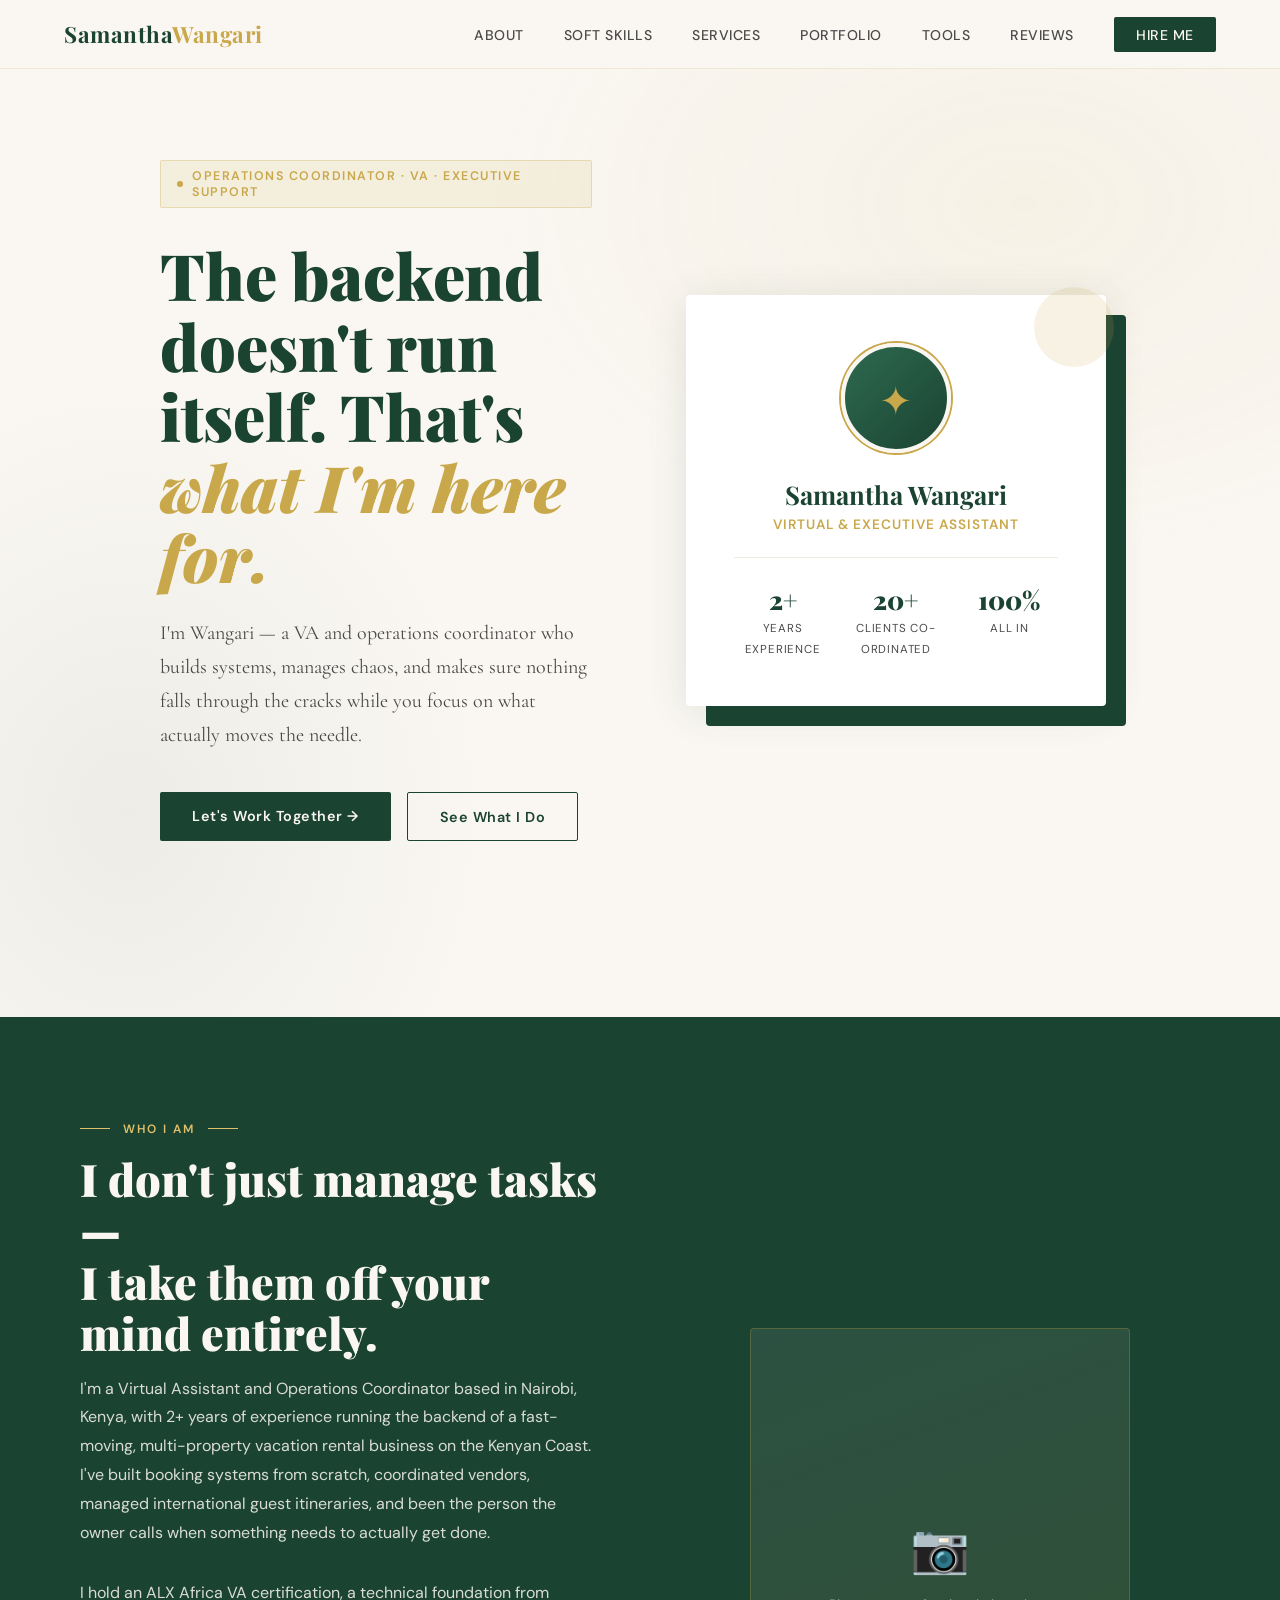
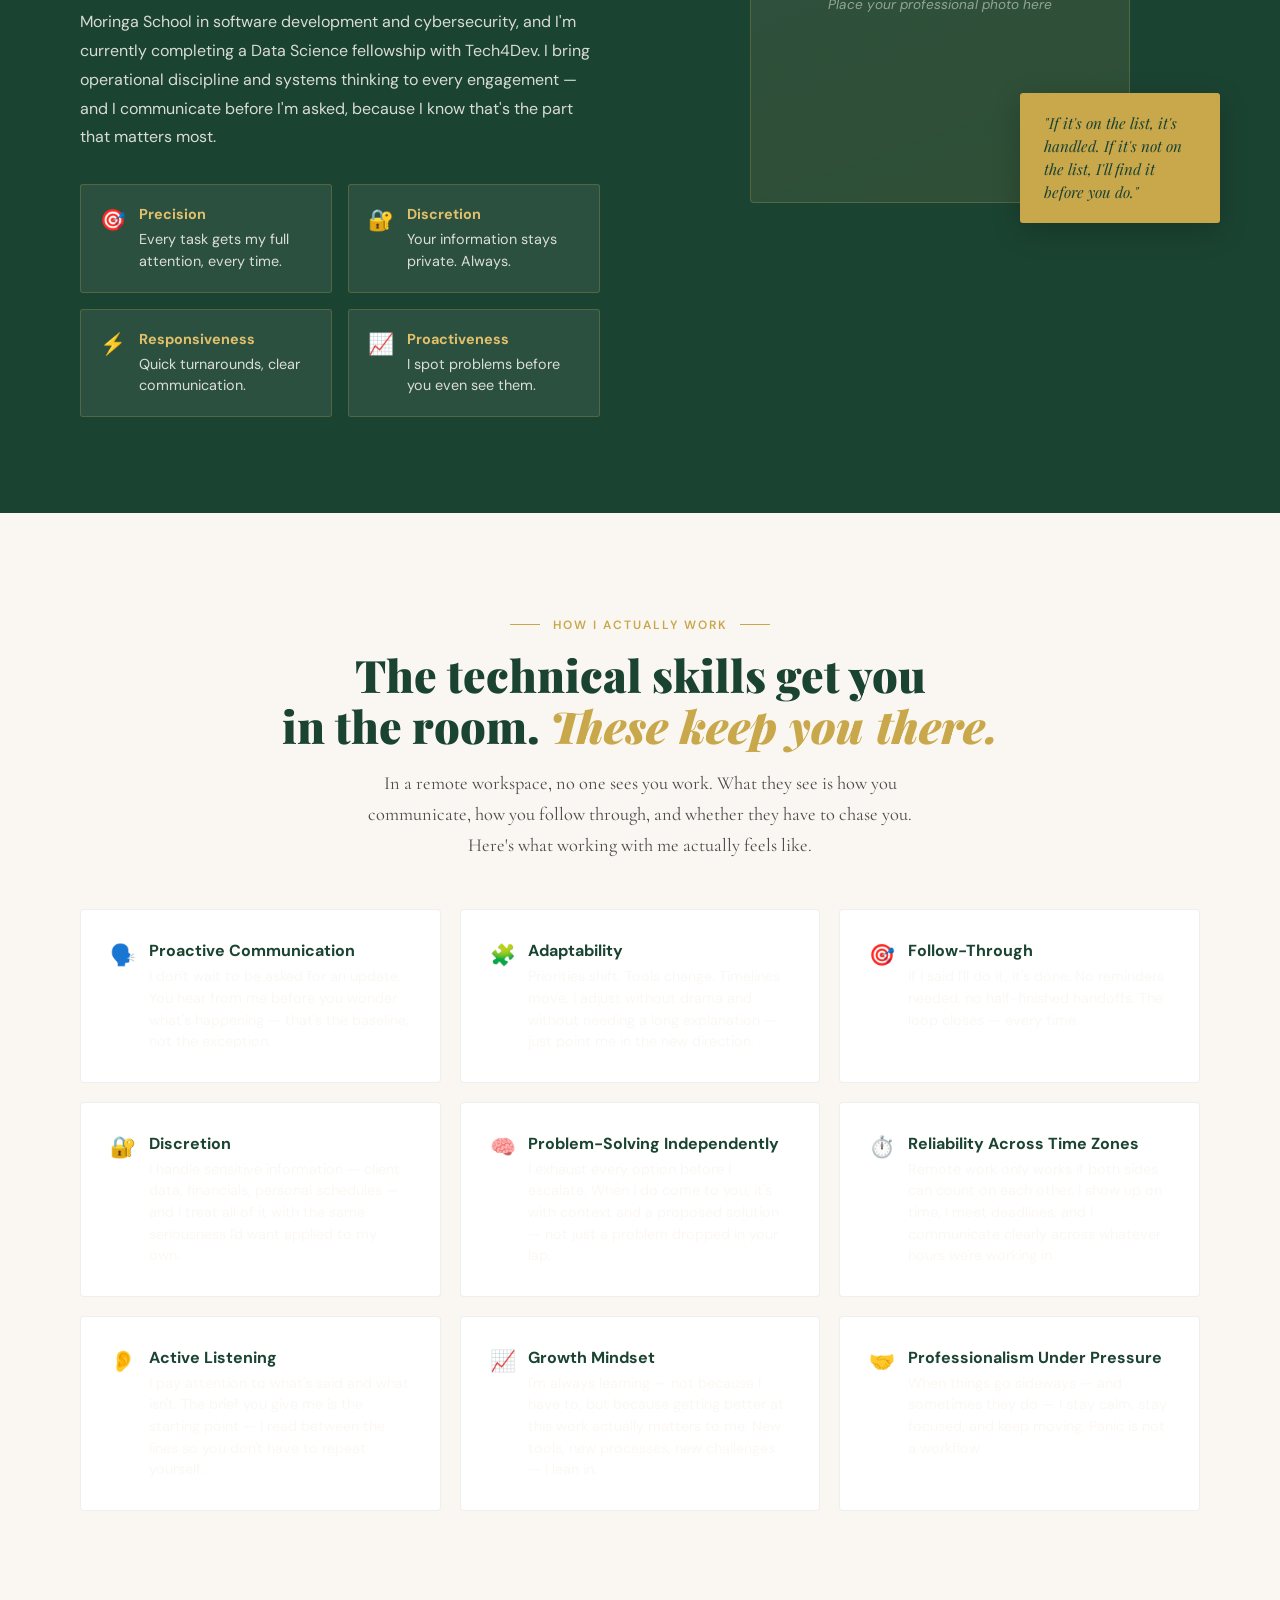
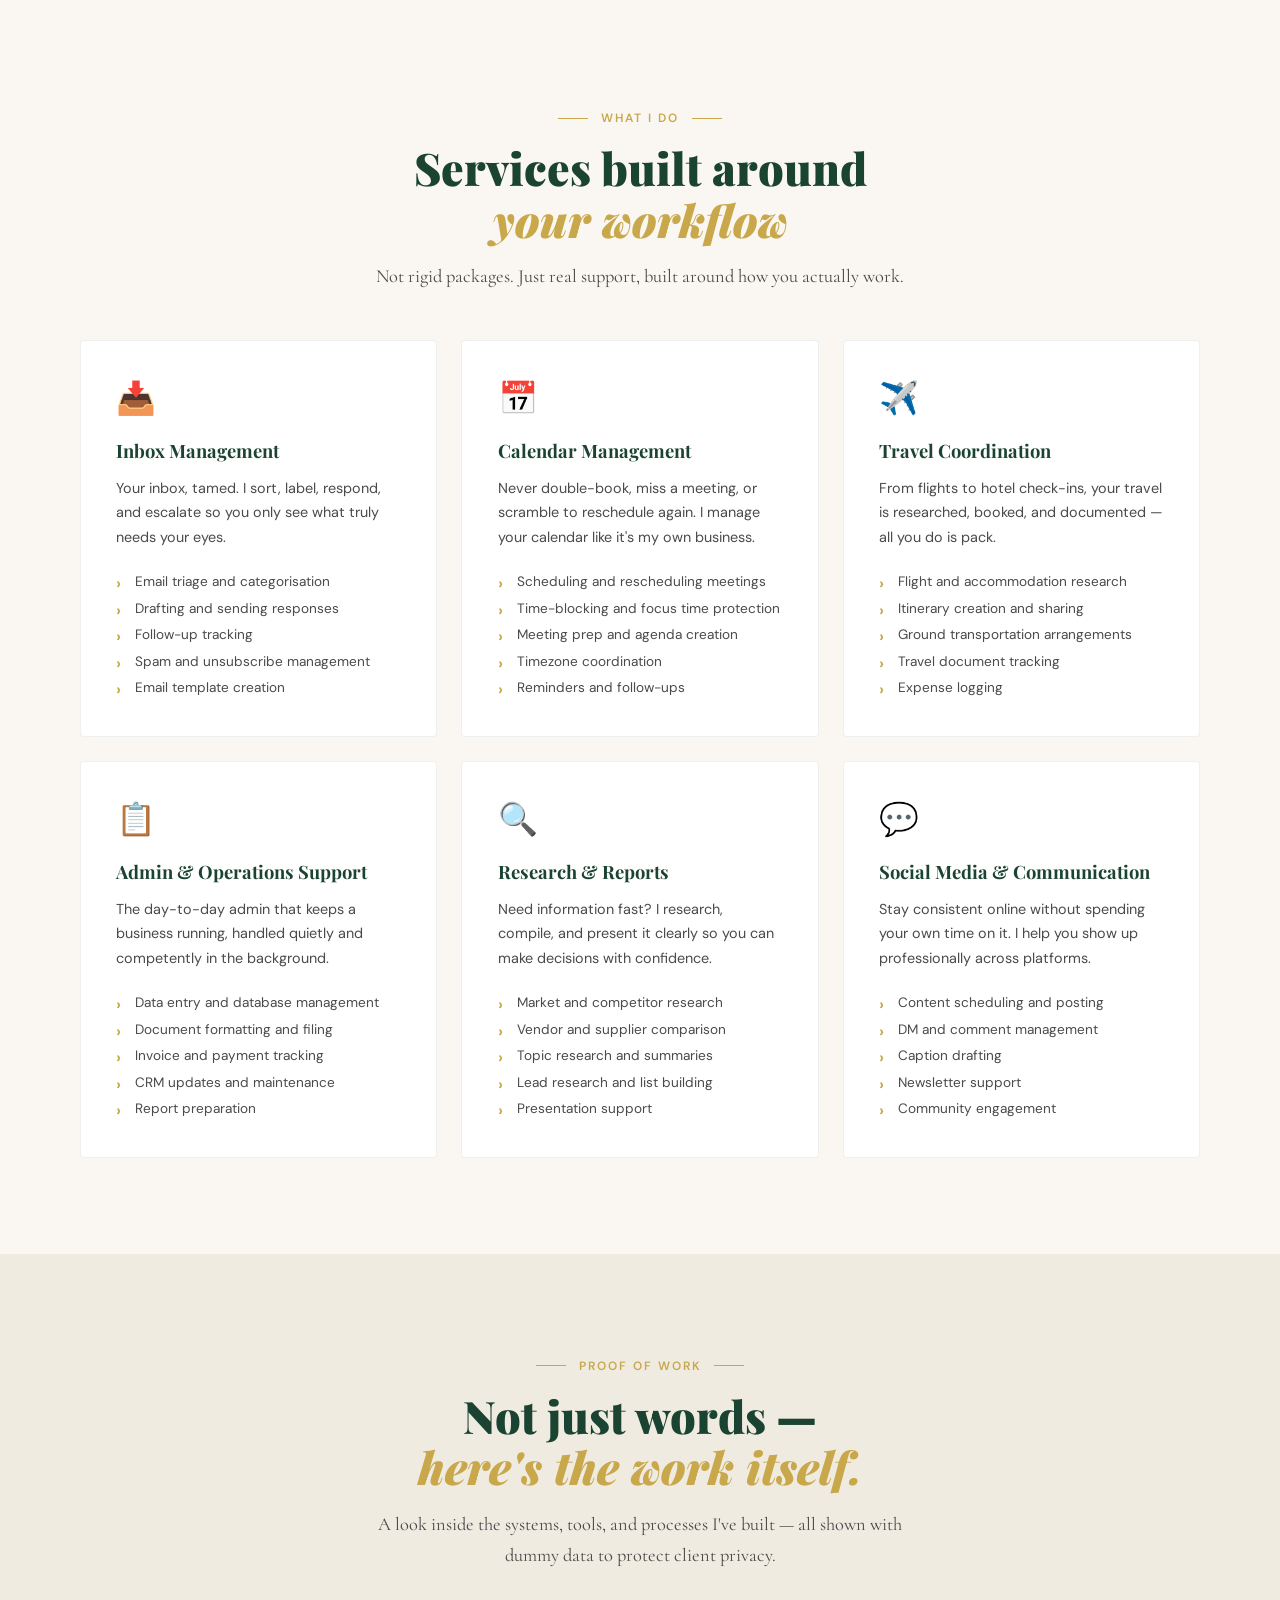
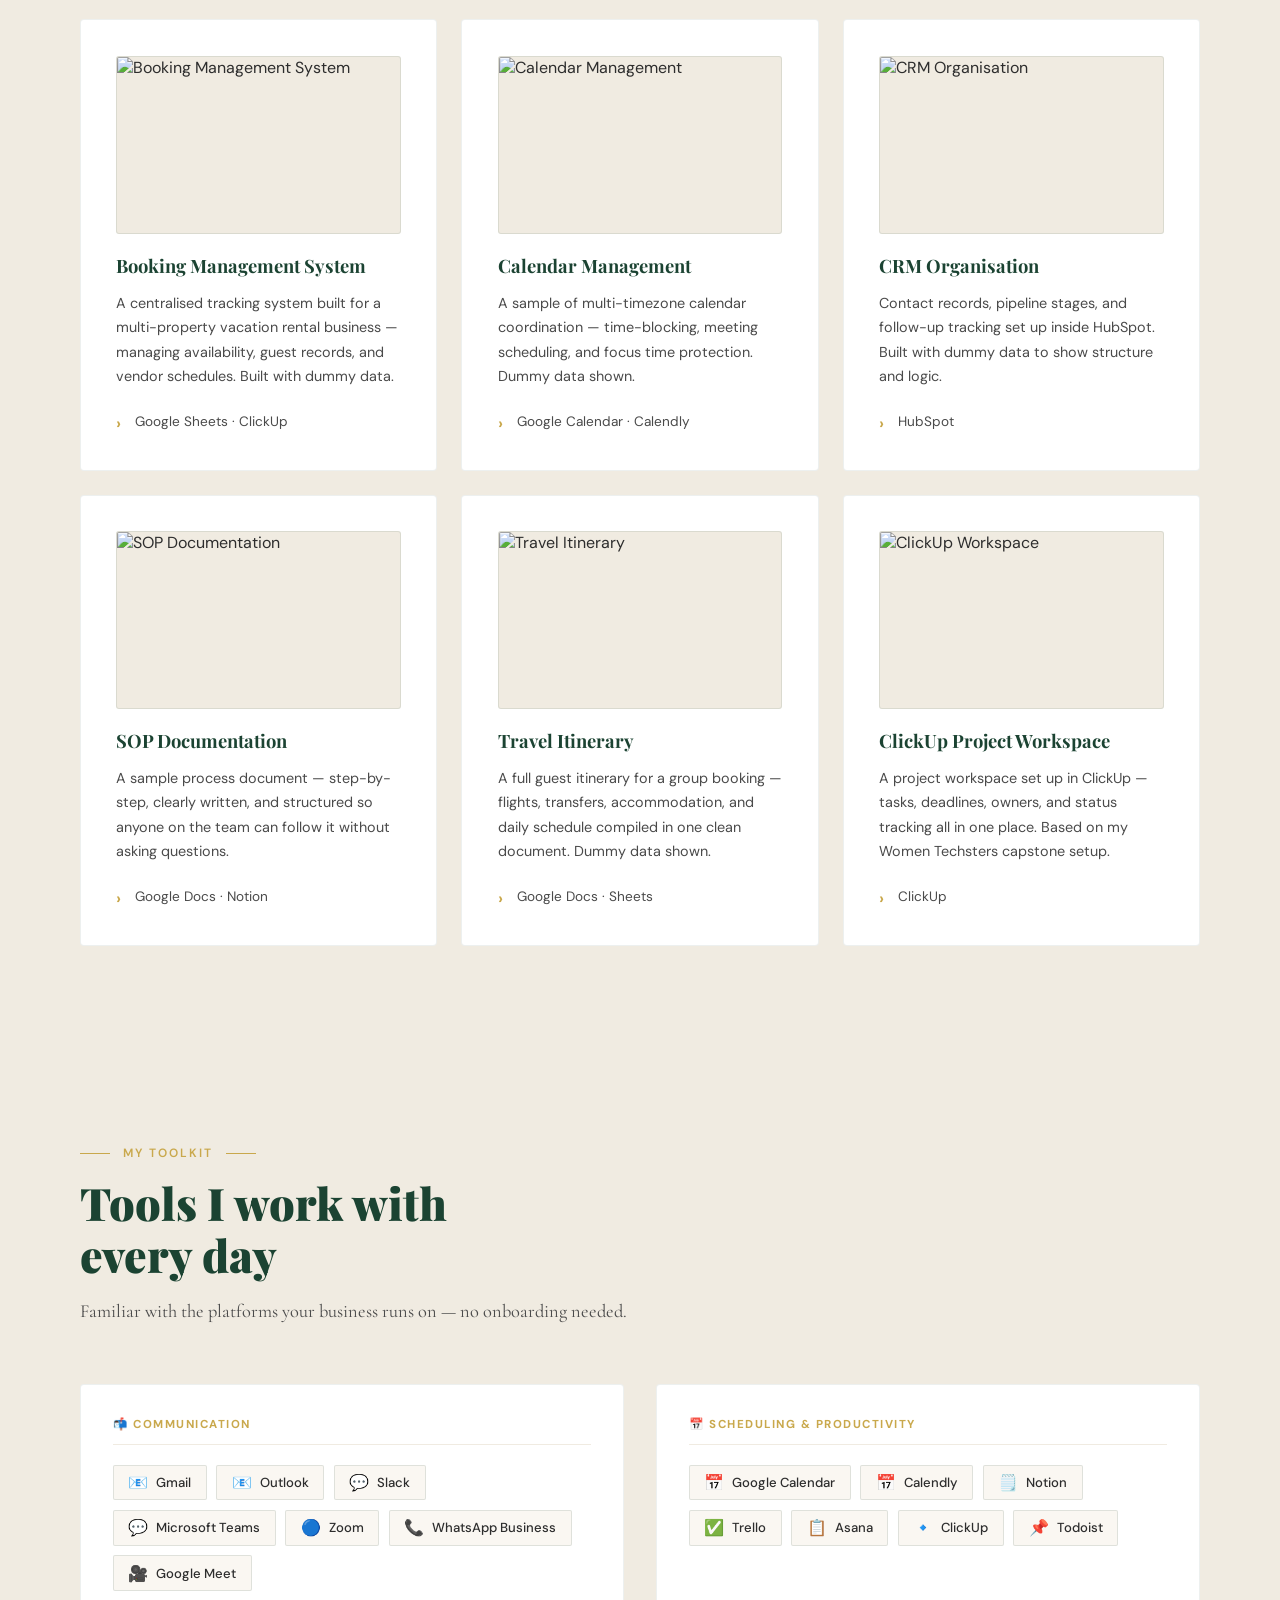
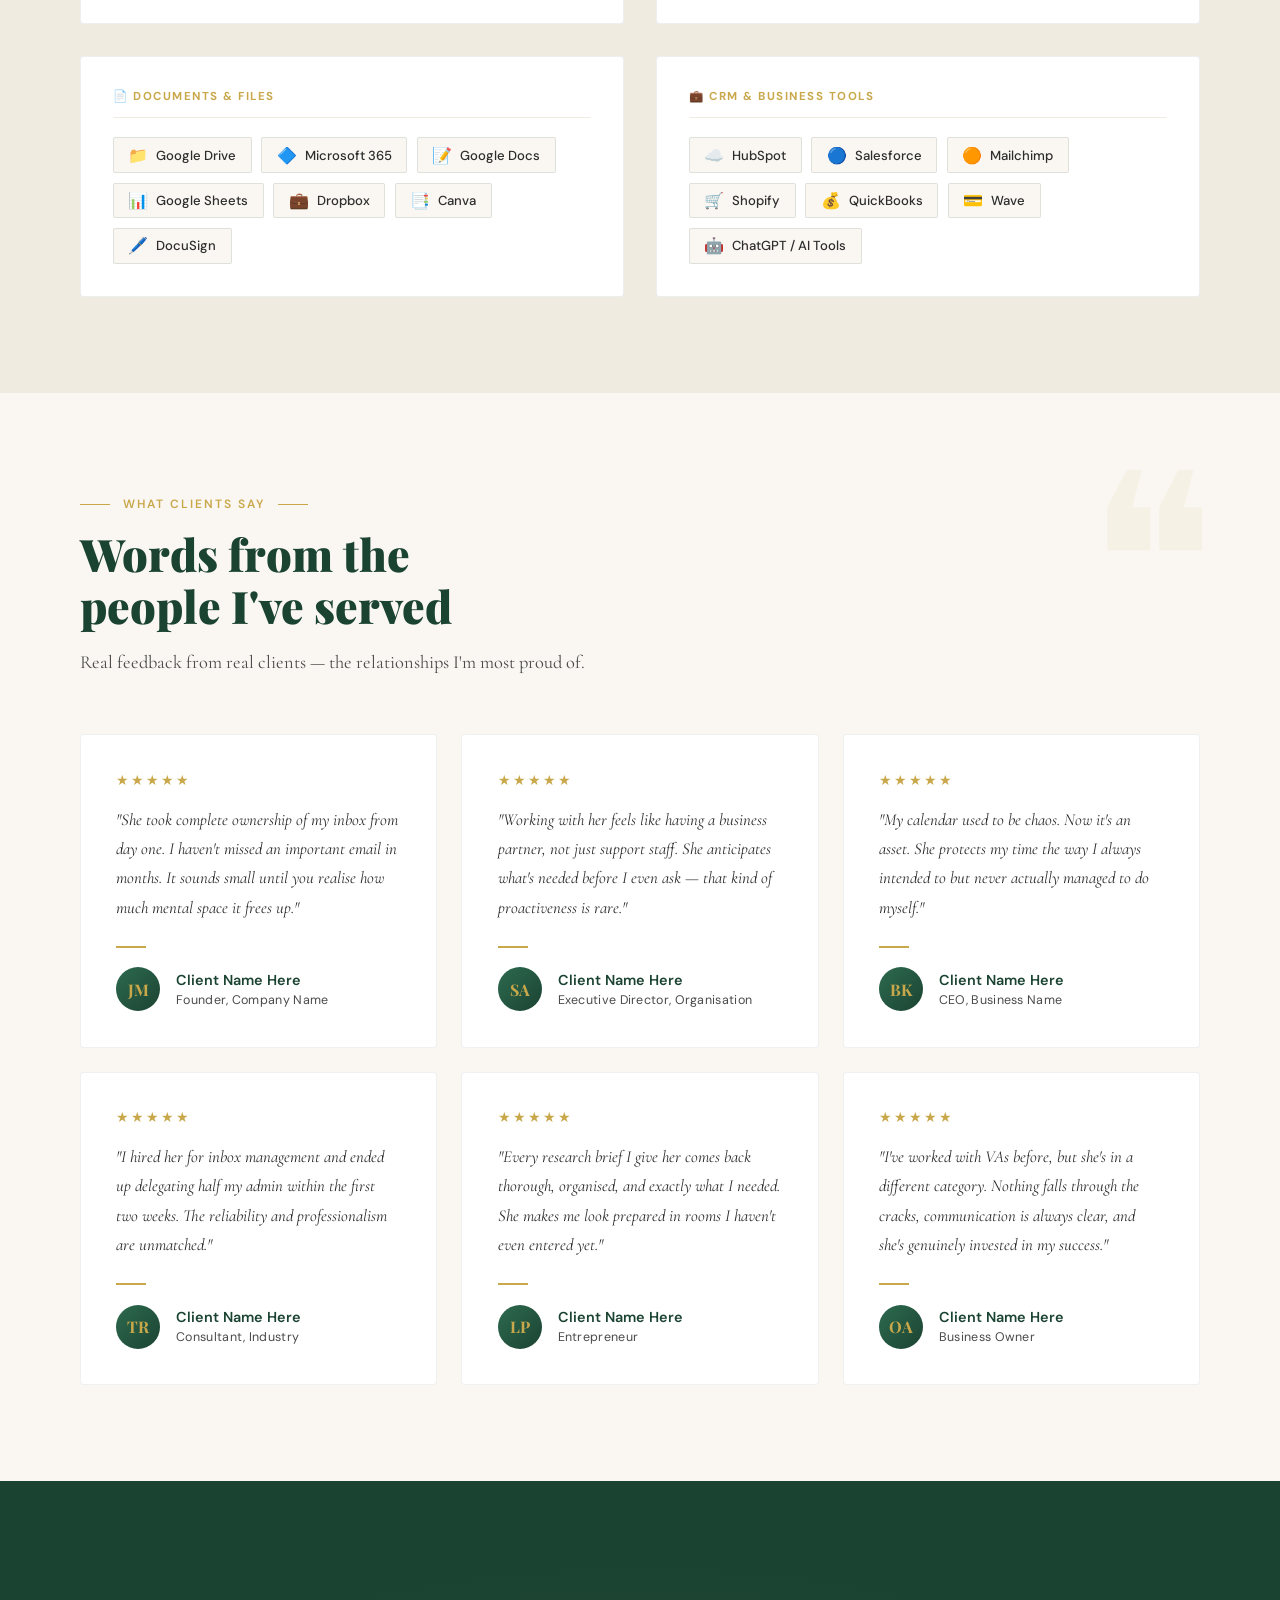
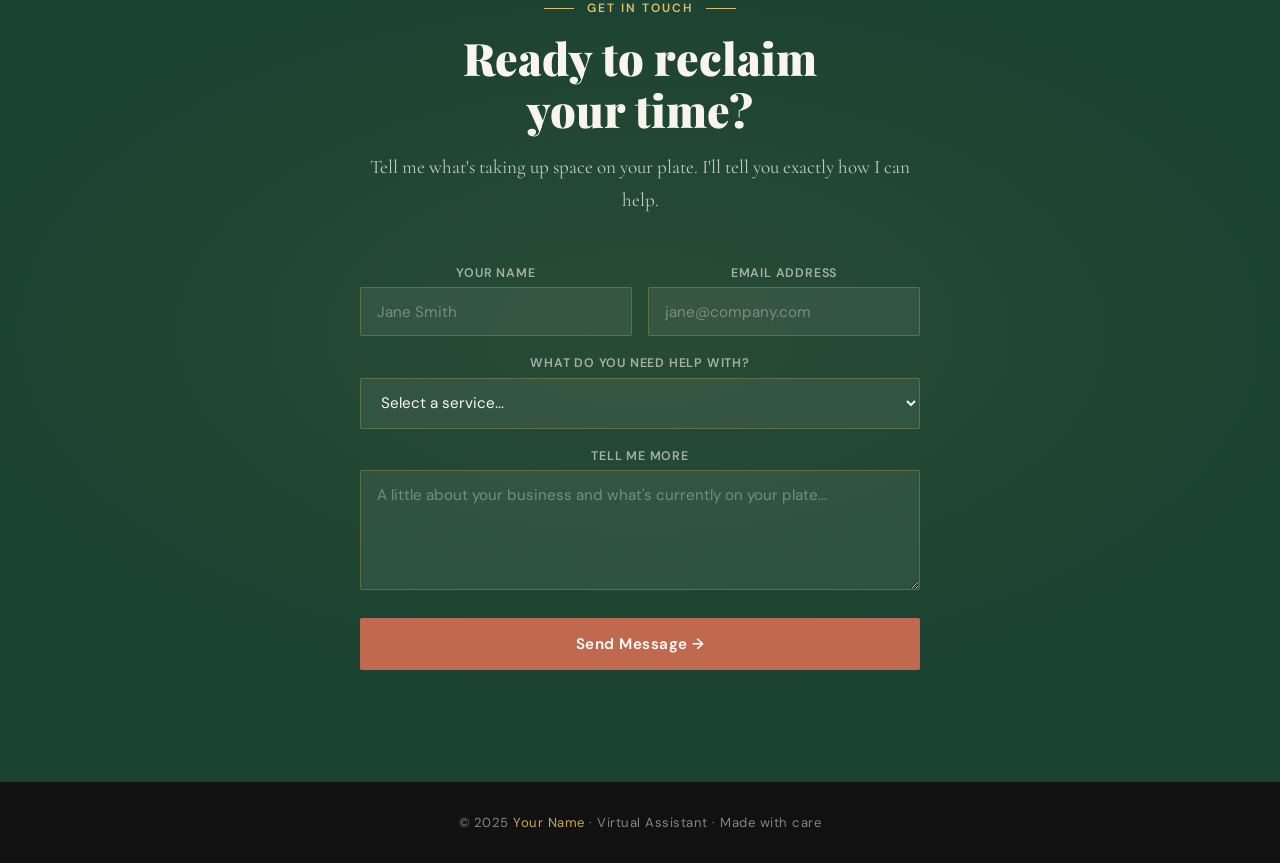
==== Portfolio-VA/portfolio.html @ f63c780b "html changes to navbar, hero, about" ====
<!DOCTYPE html>
<html lang="en">
<head>
<meta charset="UTF-8"/>
<meta name="viewport" content="width=device-width, initial-scale=1.0"/>
<title>Samantha Wangari | Virtual Assistant</title>
<link rel="preconnect" href="https://fonts.googleapis.com"/>
<link rel="preconnect" href="https://fonts.gstatic.com" crossorigin/>
<link href="https://fonts.googleapis.com/css2?family=Playfair+Display:ital,wght@0,400;0,700;0,900;1,400;1,700&family=DM+Sans:wght@300;400;500;600&family=Cormorant+Garamond:ital,wght@0,300;0,400;1,300;1,400&display=swap" rel="stylesheet"/>
<style>
  :root {
    --green: #1B4332;
    --green-light: #2D6A4F;
    --gold: #C9A84C;
    --gold-light: #E0C06A;
    --cream: #FAF7F2;
    --cream-dark: #F0EBE1;
    --charcoal: #2D2D2D;
    --charcoal-soft: #4A4A4A;
    --terra: #C1694F;
    --terra-light: #D4806A;
    --white: #FFFFFF;
  }

  *, *::before, *::after { box-sizing: border-box; margin: 0; padding: 0; }

  html { scroll-behavior: smooth; }

  body {
    font-family: 'DM Sans', sans-serif;
    background: var(--cream);
    color: var(--charcoal);
    overflow-x: hidden;
  }

  /* ─── NAV ─────────────────────────────────────── */
  nav {
    position: fixed; top: 0; left: 0; right: 0; z-index: 100;
    display: flex; align-items: center; justify-content: space-between;
    padding: 1.2rem 4rem;
    background: rgba(250,247,242,0.92);
    backdrop-filter: blur(12px);
    border-bottom: 1px solid rgba(201,168,76,0.2);
    transition: box-shadow 0.3s;
  }
  nav.scrolled { box-shadow: 0 4px 30px rgba(27,67,50,0.1); }
  .nav-logo {
    font-family: 'Playfair Display', serif;
    font-size: 1.4rem;
    color: var(--green);
    font-weight: 700;
    letter-spacing: 0.5px;
  }
  .nav-logo span { color: var(--gold); }
  .nav-links { display: flex; gap: 2.5rem; list-style: none; }
  .nav-links a {
    text-decoration: none;
    color: var(--charcoal-soft);
    font-size: 0.88rem;
    font-weight: 500;
    letter-spacing: 0.5px;
    text-transform: uppercase;
    position: relative;
    transition: color 0.3s;
  }
  .nav-links a::after {
    content: '';
    position: absolute; bottom: -4px; left: 0;
    width: 0; height: 1.5px;
    background: var(--gold);
    transition: width 0.3s;
  }
  .nav-links a:hover { color: var(--green); }
  .nav-links a:hover::after { width: 100%; }
  .nav-cta {
    background: var(--green);
    color: var(--cream) !important;
    padding: 0.55rem 1.4rem;
    border-radius: 2px;
    transition: background 0.3s !important;
  }
  .nav-cta:hover { background: var(--green-light) !important; color: var(--white) !important; }
  .nav-cta::after { display: none !important; }

  /* ─── HERO ─────────────────────────────────────── */
  #hero {
    min-height: 100vh;
    display: grid;
    grid-template-columns: 1fr 1fr;
    padding-top: 80px;
    position: relative;
    overflow: hidden;
  }
  .hero-bg-decor {
    position: absolute; inset: 0; pointer-events: none;
    background:
      radial-gradient(ellipse 60% 50% at 80% 20%, rgba(201,168,76,0.08) 0%, transparent 70%),
      radial-gradient(ellipse 40% 60% at 10% 80%, rgba(27,67,50,0.06) 0%, transparent 70%);
  }
  .hero-left {
    display: flex; flex-direction: column; justify-content: center;
    padding: 5rem 3rem 5rem 5rem;
    position: relative; z-index: 2;
  }
  .hero-tag {
    display: inline-flex; align-items: center; gap: 0.6rem;
    background: rgba(201,168,76,0.12);
    border: 1px solid rgba(201,168,76,0.3);
    color: var(--gold);
    font-size: 0.78rem;
    font-weight: 600;
    letter-spacing: 1.5px;
    text-transform: uppercase;
    padding: 0.45rem 1rem;
    border-radius: 2px;
    width: fit-content;
    margin-bottom: 2rem;
    animation: fadeSlideUp 0.8s ease both;
  }
  .hero-tag::before {
    content: '';
    width: 6px; height: 6px;
    background: var(--gold);
    border-radius: 50%;
  }
  .hero-headline {
    font-family: 'Playfair Display', serif;
    font-size: clamp(2.8rem, 5vw, 4.2rem);
    line-height: 1.1;
    color: var(--green);
    font-weight: 900;
    margin-bottom: 1.5rem;
    animation: fadeSlideUp 0.8s 0.1s ease both;
  }
  .hero-headline em {
    font-style: italic;
    color: var(--gold);
  }
  .hero-sub {
    font-family: 'Cormorant Garamond', serif;
    font-size: 1.25rem;
    color: var(--charcoal-soft);
    line-height: 1.7;
    max-width: 480px;
    margin-bottom: 2.5rem;
    animation: fadeSlideUp 0.8s 0.2s ease both;
  }
  .hero-btns {
    display: flex; gap: 1rem; flex-wrap: wrap;
    animation: fadeSlideUp 0.8s 0.3s ease both;
  }
  .btn-primary {
    background: var(--green);
    color: var(--cream);
    padding: 0.9rem 2rem;
    border: none; border-radius: 2px;
    font-family: 'DM Sans', sans-serif;
    font-size: 0.9rem; font-weight: 600;
    letter-spacing: 0.5px;
    cursor: pointer;
    text-decoration: none;
    transition: background 0.3s, transform 0.2s;
    display: inline-block;
  }
  .btn-primary:hover { background: var(--green-light); transform: translateY(-2px); }
  .btn-outline {
    background: transparent;
    color: var(--green);
    padding: 0.9rem 2rem;
    border: 1.5px solid var(--green);
    border-radius: 2px;
    font-family: 'DM Sans', sans-serif;
    font-size: 0.9rem; font-weight: 600;
    letter-spacing: 0.5px;
    cursor: pointer;
    text-decoration: none;
    transition: all 0.3s;
    display: inline-block;
  }
  .btn-outline:hover { background: var(--green); color: var(--cream); transform: translateY(-2px); }

  .hero-right {
    display: flex; align-items: center; justify-content: center;
    padding: 5rem 5rem 5rem 2rem;
    position: relative; z-index: 2;
  }
  .hero-card {
    background: var(--white);
    border-radius: 4px;
    padding: 3rem;
    box-shadow: 20px 20px 0 var(--green), 0 4px 40px rgba(27,67,50,0.12);
    max-width: 420px;
    width: 100%;
    animation: fadeSlideUp 0.8s 0.2s ease both;
    position: relative;
  }
  .hero-card::before {
    content: '';
    position: absolute; top: -8px; right: -8px;
    width: 80px; height: 80px;
    background: rgba(201,168,76,0.15);
    border-radius: 50%;
    z-index: -1;
  }
  .photo-placeholder {
    width: 110px; height: 110px;
    border-radius: 50%;
    background: linear-gradient(135deg, var(--green-light), var(--green));
    display: flex; align-items: center; justify-content: center;
    margin: 0 auto 1.5rem;
    font-size: 2.5rem; color: var(--gold);
    font-family: 'Playfair Display', serif;
    border: 4px solid var(--cream);
    box-shadow: 0 0 0 2px var(--gold);
    /* Replace with your photo: background-image: url('your-photo.jpg'); background-size: cover; */
  }
  .hero-card-name {
    font-family: 'Playfair Display', serif;
    font-size: 1.6rem;
    color: var(--green);
    text-align: center;
    font-weight: 700;
    margin-bottom: 0.3rem;
  }
  .hero-card-title {
    text-align: center;
    color: var(--gold);
    font-size: 0.85rem;
    font-weight: 600;
    letter-spacing: 1px;
    text-transform: uppercase;
    margin-bottom: 1.5rem;
  }
  .hero-stats {
    display: grid; grid-template-columns: 1fr 1fr 1fr;
    gap: 1rem;
    border-top: 1px solid var(--cream-dark);
    padding-top: 1.5rem;
  }
  .stat { text-align: center; }
  .stat-number {
    font-family: 'Playfair Display', serif;
    font-size: 1.6rem;
    color: var(--green);
    font-weight: 900;
    display: block;
  }
  .stat-label {
    font-size: 0.72rem;
    color: var(--charcoal-soft);
    text-transform: uppercase;
    letter-spacing: 0.8px;
    margin-top: 0.2rem;
  }

  /* ─── SECTION SHARED ──────────────────────────── */
  section { padding: 6rem 5rem; }
  .section-label {
    display: inline-flex; align-items: center; gap: 0.8rem;
    font-size: 0.75rem;
    font-weight: 600;
    letter-spacing: 2px;
    text-transform: uppercase;
    color: var(--gold);
    margin-bottom: 1rem;
  }
  .section-label::before, .section-label::after {
    content: '';
    height: 1px; width: 30px;
    background: var(--gold);
  }
  .section-title {
    font-family: 'Playfair Display', serif;
    font-size: clamp(2rem, 3.5vw, 2.8rem);
    color: var(--green);
    font-weight: 900;
    line-height: 1.15;
    margin-bottom: 1rem;
  }
  .section-sub {
    font-family: 'Cormorant Garamond', serif;
    font-size: 1.15rem;
    color: var(--charcoal-soft);
    max-width: 560px;
    line-height: 1.7;
    margin-bottom: 3.5rem;
  }

  /* ─── ABOUT ─────────────────────────────────────── */
  #about {
    background: var(--green);
    display: grid;
    grid-template-columns: 1fr 1fr;
    gap: 5rem;
    align-items: center;
    padding: 6rem 5rem;
  }
  #about .section-label { color: var(--gold-light); }
  #about .section-label::before, #about .section-label::after { background: var(--gold-light); }
  #about .section-title { color: var(--cream); }
  #about .section-sub { color: rgba(250,247,242,0.8); max-width: 100%; margin-bottom: 2rem; }
  .about-detail {
    color: rgba(250,247,242,0.85);
    font-size: 1rem;
    line-height: 1.8;
    margin-bottom: 2rem;
  }
  .about-values {
    display: grid; grid-template-columns: 1fr 1fr;
    gap: 1rem;
    margin-top: 2rem;
  }
  .about-value {
    background: rgba(255,255,255,0.07);
    border: 1px solid rgba(201,168,76,0.25);
    border-radius: 3px;
    padding: 1.2rem;
    display: flex; align-items: flex-start; gap: 0.8rem;
  }
  .about-value-icon {
    font-size: 1.3rem;
    flex-shrink: 0;
    margin-top: 0.1rem;
  }
  .about-value-text { font-size: 0.9rem; color: rgba(250,247,242,0.85); line-height: 1.5; }
  .about-value-text strong { color: var(--gold-light); display: block; margin-bottom: 0.2rem; }

  .about-right { position: relative; }
  .about-img-placeholder {
    width: 100%;
    aspect-ratio: 4/5;
    background: linear-gradient(160deg, rgba(255,255,255,0.08), rgba(201,168,76,0.12));
    border: 1px solid rgba(201,168,76,0.25);
    border-radius: 4px;
    display: flex; flex-direction: column;
    align-items: center; justify-content: center;
    gap: 1rem;
    max-width: 380px;
    margin: 0 auto;
  }
  .about-img-placeholder span {
    font-size: 3rem;
  }
  .about-img-placeholder p {
    color: rgba(250,247,242,0.5);
    font-size: 0.85rem;
    text-align: center;
    font-style: italic;
  }
  .about-quote {
    position: absolute;
    bottom: -20px; right: -20px;
    background: var(--gold);
    color: var(--green);
    padding: 1.2rem 1.5rem;
    border-radius: 3px;
    font-family: 'Playfair Display', serif;
    font-style: italic;
    font-size: 0.95rem;
    max-width: 200px;
    line-height: 1.5;
    box-shadow: 0 8px 30px rgba(0,0,0,0.2);
  }

  /* ─── SERVICES ───────────────────────────────────── */
  #services { background: var(--cream); }
  .services-grid {
    display: grid;
    grid-template-columns: repeat(3, 1fr);
    gap: 1.5rem;
  }
  .service-card {
    background: var(--white);
    border: 1px solid rgba(27,67,50,0.08);
    border-radius: 4px;
    padding: 2.2rem;
    position: relative;
    overflow: hidden;
    transition: transform 0.3s, box-shadow 0.3s;
    cursor: default;
  }
  .service-card::before {
    content: '';
    position: absolute; top: 0; left: 0;
    width: 3px; height: 0;
    background: var(--gold);
    transition: height 0.4s;
  }
  .service-card:hover { transform: translateY(-6px); box-shadow: 0 20px 50px rgba(27,67,50,0.1); }
  .service-card:hover::before { height: 100%; }
  .service-icon {
    font-size: 2rem;
    margin-bottom: 1.2rem;
    display: block;
  }
  .service-name {
    font-family: 'Playfair Display', serif;
    font-size: 1.15rem;
    color: var(--green);
    font-weight: 700;
    margin-bottom: 0.8rem;
  }
  .service-desc {
    font-size: 0.9rem;
    color: var(--charcoal-soft);
    line-height: 1.7;
    margin-bottom: 1.2rem;
  }
  .service-bullets { list-style: none; }
  .service-bullets li {
    font-size: 0.85rem;
    color: var(--charcoal-soft);
    padding: 0.3rem 0;
    padding-left: 1.2rem;
    position: relative;
  }
  .service-bullets li::before {
    content: '›';
    position: absolute; left: 0;
    color: var(--gold);
    font-weight: 700;
    font-size: 1rem;
  }

  /* ─── TOOLS ─────────────────────────────────────── */
  #tools {
    background: var(--cream-dark);
    padding: 6rem 5rem;
  }
  .tools-categories {
    display: grid; grid-template-columns: repeat(2, 1fr);
    gap: 2rem;
    margin-top: 3.5rem;
  }
  .tool-category {
    background: var(--white);
    border-radius: 4px;
    padding: 2rem;
    border: 1px solid rgba(27,67,50,0.08);
  }
  .tool-cat-label {
    font-size: 0.72rem;
    font-weight: 700;
    letter-spacing: 1.5px;
    text-transform: uppercase;
    color: var(--gold);
    margin-bottom: 1.2rem;
    padding-bottom: 0.8rem;
    border-bottom: 1px solid var(--cream-dark);
  }
  .tools-list {
    display: flex; flex-wrap: wrap; gap: 0.6rem;
  }
  .tool-chip {
    background: var(--cream);
    border: 1px solid rgba(27,67,50,0.12);
    color: var(--charcoal);
    font-size: 0.82rem;
    font-weight: 500;
    padding: 0.4rem 0.9rem;
    border-radius: 2px;
    transition: all 0.25s;
    display: flex; align-items: center; gap: 0.5rem;
  }
  .tool-chip:hover {
    background: var(--green);
    color: var(--cream);
    border-color: var(--green);
    transform: translateY(-2px);
  }
  .tool-chip span { font-size: 1rem; }

  /* ─── TESTIMONIALS ───────────────────────────────── */
  #testimonials {
    background: var(--cream);
    padding: 6rem 5rem;
    position: relative;
    overflow: hidden;
  }
  #testimonials::before {
    content: '❝';
    position: absolute;
    right: 4rem; top: 2rem;
    font-size: 15rem;
    color: rgba(201,168,76,0.07);
    font-family: 'Playfair Display', serif;
    line-height: 1;
    pointer-events: none;
  }
  .testimonials-grid {
    display: grid;
    grid-template-columns: repeat(3, 1fr);
    gap: 1.5rem;
    margin-top: 0.5rem;
  }
  .testi-card {
    background: var(--white);
    border-radius: 4px;
    padding: 2.2rem;
    border: 1px solid rgba(27,67,50,0.07);
    position: relative;
    transition: transform 0.3s, box-shadow 0.3s;
  }
  .testi-card:hover { transform: translateY(-4px); box-shadow: 0 16px 40px rgba(27,67,50,0.09); }
  .testi-stars {
    color: var(--gold);
    font-size: 0.9rem;
    letter-spacing: 2px;
    margin-bottom: 1rem;
  }
  .testi-quote {
    font-family: 'Cormorant Garamond', serif;
    font-size: 1.05rem;
    color: var(--charcoal);
    line-height: 1.75;
    font-style: italic;
    margin-bottom: 1.5rem;
  }
  .testi-divider {
    width: 30px; height: 2px;
    background: var(--gold);
    margin-bottom: 1.2rem;
  }
  .testi-person { display: flex; align-items: center; gap: 1rem; }
  .testi-avatar {
    width: 44px; height: 44px;
    border-radius: 50%;
    background: linear-gradient(135deg, var(--green-light), var(--green));
    display: flex; align-items: center; justify-content: center;
    color: var(--gold);
    font-family: 'Playfair Display', serif;
    font-size: 1rem;
    font-weight: 700;
    flex-shrink: 0;
  }
  .testi-name {
    font-size: 0.9rem;
    font-weight: 600;
    color: var(--green);
    margin-bottom: 0.15rem;
  }
  .testi-role {
    font-size: 0.78rem;
    color: var(--charcoal-soft);
    letter-spacing: 0.3px;
  }

  /* ─── CTA ────────────────────────────────────────── */
  #contact {
    background: var(--green);
    padding: 7rem 5rem;
    text-align: center;
    position: relative;
    overflow: hidden;
  }
  #contact::before {
    content: '';
    position: absolute; inset: 0;
    background: radial-gradient(ellipse 80% 60% at 50% 50%, rgba(201,168,76,0.08) 0%, transparent 70%);
    pointer-events: none;
  }
  #contact .section-label { color: var(--gold-light); justify-content: center; }
  #contact .section-label::before, #contact .section-label::after { background: var(--gold-light); }
  #contact .section-title { color: var(--cream); text-align: center; }
  .contact-sub {
    font-family: 'Cormorant Garamond', serif;
    font-size: 1.2rem;
    color: rgba(250,247,242,0.75);
    max-width: 540px;
    margin: 0 auto 3rem;
    line-height: 1.7;
  }
  .contact-form {
    max-width: 560px;
    margin: 0 auto;
    display: flex; flex-direction: column; gap: 1.2rem;
    position: relative; z-index: 2;
  }
  .form-row { display: grid; grid-template-columns: 1fr 1fr; gap: 1rem; }
  .form-group { display: flex; flex-direction: column; gap: 0.4rem; }
  .form-group label {
    font-size: 0.78rem;
    font-weight: 600;
    letter-spacing: 0.8px;
    text-transform: uppercase;
    color: rgba(250,247,242,0.6);
  }
  .form-group input, .form-group textarea, .form-group select {
    background: rgba(255,255,255,0.07);
    border: 1px solid rgba(201,168,76,0.3);
    border-radius: 2px;
    padding: 0.85rem 1rem;
    color: var(--cream);
    font-family: 'DM Sans', sans-serif;
    font-size: 0.95rem;
    outline: none;
    transition: border-color 0.3s, background 0.3s;
  }
  .form-group input::placeholder, .form-group textarea::placeholder { color: rgba(250,247,242,0.35); }
  .form-group input:focus, .form-group textarea:focus, .form-group select:focus {
    border-color: var(--gold);
    background: rgba(255,255,255,0.1);
  }
  .form-group select option { background: var(--green); color: var(--cream); }
  .form-group textarea { resize: vertical; min-height: 120px; }
  .btn-terra {
    background: var(--terra);
    color: var(--white);
    border: none;
    padding: 1rem 2.5rem;
    font-family: 'DM Sans', sans-serif;
    font-size: 0.95rem;
    font-weight: 600;
    letter-spacing: 0.5px;
    cursor: pointer;
    border-radius: 2px;
    transition: background 0.3s, transform 0.2s;
    margin-top: 0.5rem;
  }
  .btn-terra:hover { background: var(--terra-light); transform: translateY(-2px); }
  .form-success {
    display: none;
    background: rgba(201,168,76,0.15);
    border: 1px solid var(--gold);
    color: var(--gold-light);
    padding: 1rem 1.5rem;
    border-radius: 2px;
    text-align: center;
    font-size: 0.95rem;
  }

  /* ─── FOOTER ─────────────────────────────────────── */
  footer {
    background: #111;
    color: rgba(250,247,242,0.5);
    text-align: center;
    padding: 2rem;
    font-size: 0.82rem;
    letter-spacing: 0.5px;
  }
  footer span { color: var(--gold); }

  /* ─── SCROLL REVEAL ──────────────────────────────── */
  .reveal { opacity: 0; transform: translateY(30px); transition: opacity 0.7s, transform 0.7s; }
  .reveal.visible { opacity: 1; transform: translateY(0); }
  .reveal-delay-1 { transition-delay: 0.1s; }
  .reveal-delay-2 { transition-delay: 0.2s; }
  .reveal-delay-3 { transition-delay: 0.3s; }

  /* ─── ANIMATIONS ─────────────────────────────────── */
  @keyframes fadeSlideUp {
    from { opacity: 0; transform: translateY(24px); }
    to   { opacity: 1; transform: translateY(0); }
  }

  /* ─── RESPONSIVE ─────────────────────────────────── */
  @media (max-width: 900px) {
    nav { padding: 1.2rem 2rem; }
    .nav-links { display: none; }
    #hero { grid-template-columns: 1fr; min-height: auto; }
    .hero-left { padding: 5rem 2rem 2rem; }
    .hero-right { padding: 2rem; }
    #about { grid-template-columns: 1fr; padding: 4rem 2rem; }
    .about-right { display: none; }
    section { padding: 4rem 2rem; }
    #tools { padding: 4rem 2rem; }
    #testimonials { padding: 4rem 2rem; }
    #contact { padding: 4rem 2rem; }
    .services-grid { grid-template-columns: 1fr; }
    .tools-categories { grid-template-columns: 1fr; }
    .testimonials-grid { grid-template-columns: 1fr; }
    .form-row { grid-template-columns: 1fr; }
    .about-values { grid-template-columns: 1fr; }
  }
</style>
</head>
<body>

<!-- ─── NAV ────────────────────────────────────────── -->
<nav id="navbar">
  <div class="nav-logo">Samantha<span>Wangari</span></div>
  <ul class="nav-links">
    <li><a href="#about">About</a></li>
    <li><a href="#softskills">Soft Skills</a></li>
    <li><a href="#services">Services</a></li>
    <li><a href="#portfolio">Portfolio</a></li>
    <li><a href="#tools">Tools</a></li>
    <li><a href="#testimonials">Reviews</a></li>
    <li><a href="#contact" class="nav-cta">Hire Me</a></li>
  </ul>
</nav>

<!-- ─── HERO ────────────────────────────────────────── -->
<section id="hero">
  <div class="hero-bg-decor"></div>
  <div class="hero-left">
    <div class="hero-tag">Operations Coordinator · VA · Executive Support</div>
    <h1 class="hero-headline">
      The backend<br/>doesn't run<br/>itself. That's<br/><em>what I'm here for.</em>
    </h1>
    <p class="hero-sub">
      I'm Wangari — a VA and operations coordinator who builds systems, manages chaos, and makes sure nothing falls through the cracks while you focus on what actually moves the needle.
    </p>
    <div class="hero-btns">
      <a href="#contact" class="btn-primary">Let's Work Together →</a>
      <a href="#services" class="btn-outline">See What I Do</a>
    </div>
  </div>
  <div class="hero-right">
    <div class="hero-card">
      <div class="photo-placeholder">
        <!-- Replace this div's background with your actual photo -->
        ✦
      </div>
      <div class="hero-card-name">Samantha Wangari</div>
      <div class="hero-card-title">Virtual &amp; Executive Assistant</div>
      <div class="hero-stats">
        <div class="stat">
          <span class="stat-number">2+</span>
          <span class="stat-label">Years Experience</span>
        </div>
        <div class="stat">
          <span class="stat-number">20+</span>
          <span class="stat-label">Clients Co-ordinated</span>
        </div>
        <div class="stat">
          <span class="stat-number">100%</span>
          <span class="stat-label">All In</span>
        </div>
      </div>
    </div>
  </div>
</section>

<!-- ─── ABOUT ────────────────────────────────────────── -->
<section id="about">
  <div>
    <div class="section-label">Who I Am</div>
    <h2 class="section-title" style="color:var(--cream)">I don't just manage tasks —<br/>I take them off your mind entirely.</h2>
    <p class="about-detail">
      I'm a Virtual Assistant and Operations Coordinator based in Nairobi, Kenya, with 2+ years of experience running the backend of a fast-moving, multi-property vacation rental business on the Kenyan Coast. I've built booking systems from scratch, coordinated vendors, managed international guest itineraries, and been the person the owner calls when something needs to actually get done.
    </p>
    <p class="about-detail">
      <!-- Add your personal story here. Where are you based? What drew you to VA work? What makes you different? -->
      I hold an ALX Africa VA certification, a technical foundation from Moringa School in software development and cybersecurity, and I'm currently completing a Data Science fellowship with Tech4Dev. I bring operational discipline and systems thinking to every engagement — and I communicate before I'm asked, because I know that's the part that matters most.
    </p>
    <div class="about-values">
      <div class="about-value">
        <span class="about-value-icon">🎯</span>
        <div class="about-value-text">
          <strong>Precision</strong>
          Every task gets my full attention, every time.
        </div>
      </div>
      <div class="about-value">
        <span class="about-value-icon">🔐</span>
        <div class="about-value-text">
          <strong>Discretion</strong>
          Your information stays private. Always.
        </div>
      </div>
      <div class="about-value">
        <span class="about-value-icon">⚡</span>
        <div class="about-value-text">
          <strong>Responsiveness</strong>
          Quick turnarounds, clear communication.
        </div>
      </div>
      <div class="about-value">
        <span class="about-value-icon">📈</span>
        <div class="about-value-text">
          <strong>Proactiveness</strong>
          I spot problems before you even see them.
        </div>
      </div>
    </div>
  </div>
  <div class="about-right">
    <div class="about-img-placeholder">
      <span>📷</span>
      <p>Place your professional photo here</p>
    </div>
    <div class="about-quote">
      "If it's on the list, it's handled. If it's not on the list, I'll find it before you do."
    </div>
  </div>
</section>

<!-- ─── SOFT SKILLS ─────────────────────────────────────── -->
<section id="softskills" style="background: var(--cream); padding: 6rem 5rem;">
  <div style="text-align:center; margin-bottom:1rem;">
    <div class="section-label" style="justify-content:center;">How I Actually Work</div>
    <h2 class="section-title" style="text-align:center;">The technical skills get you<br/>in the room. <em style="font-style:italic; color:var(--gold);">These keep you there.</em></h2>
    <p class="section-sub" style="margin:0 auto; text-align:center; max-width:580px;">
      In a remote workspace, no one sees you work. What they see is how you communicate, 
      how you follow through, and whether they have to chase you. Here's what working with 
      me actually feels like.
    </p>
  </div>

  <div style="display:grid; grid-template-columns: repeat(3,1fr); gap:1.2rem; margin-top:3rem;">

    <div class="about-value reveal" style="background:var(--white); border:1px solid rgba(27,67,50,0.08); border-radius:4px; padding:1.8rem;">
      <span class="about-value-icon">🗣️</span>
      <div class="about-value-text">
        <strong style="color:var(--green); font-size:1rem;">Proactive Communication</strong>
        I don't wait to be asked for an update. You hear from me before you wonder what's happening — that's the baseline, not the exception.
      </div>
    </div>

    <div class="about-value reveal reveal-delay-1" style="background:var(--white); border:1px solid rgba(27,67,50,0.08); border-radius:4px; padding:1.8rem;">
      <span class="about-value-icon">🧩</span>
      <div class="about-value-text">
        <strong style="color:var(--green); font-size:1rem;">Adaptability</strong>
        Priorities shift. Tools change. Timelines move. I adjust without drama and without needing a long explanation — just point me in the new direction.
      </div>
    </div>

    <div class="about-value reveal reveal-delay-2" style="background:var(--white); border:1px solid rgba(27,67,50,0.08); border-radius:4px; padding:1.8rem;">
      <span class="about-value-icon">🎯</span>
      <div class="about-value-text">
        <strong style="color:var(--green); font-size:1rem;">Follow-Through</strong>
        If I said I'll do it, it's done. No reminders needed, no half-finished handoffs. The loop closes — every time.
      </div>
    </div>

    <div class="about-value reveal" style="background:var(--white); border:1px solid rgba(27,67,50,0.08); border-radius:4px; padding:1.8rem;">
      <span class="about-value-icon">🔐</span>
      <div class="about-value-text">
        <strong style="color:var(--green); font-size:1rem;">Discretion</strong>
        I handle sensitive information — client data, financials, personal schedules — and I treat all of it with the same seriousness I'd want applied to my own.
      </div>
    </div>

    <div class="about-value reveal reveal-delay-1" style="background:var(--white); border:1px solid rgba(27,67,50,0.08); border-radius:4px; padding:1.8rem;">
      <span class="about-value-icon">🧠</span>
      <div class="about-value-text">
        <strong style="color:var(--green); font-size:1rem;">Problem-Solving Independently</strong>
        I exhaust every option before I escalate. When I do come to you, it's with context and a proposed solution — not just a problem dropped in your lap.
      </div>
    </div>

    <div class="about-value reveal reveal-delay-2" style="background:var(--white); border:1px solid rgba(27,67,50,0.08); border-radius:4px; padding:1.8rem;">
      <span class="about-value-icon">⏱️</span>
      <div class="about-value-text">
        <strong style="color:var(--green); font-size:1rem;">Reliability Across Time Zones</strong>
        Remote work only works if both sides can count on each other. I show up on time, I meet deadlines, and I communicate clearly across whatever hours we're working in.
      </div>
    </div>

    <div class="about-value reveal" style="background:var(--white); border:1px solid rgba(27,67,50,0.08); border-radius:4px; padding:1.8rem;">
      <span class="about-value-icon">👂</span>
      <div class="about-value-text">
        <strong style="color:var(--green); font-size:1rem;">Active Listening</strong>
        I pay attention to what's said and what isn't. The brief you give me is the starting point — I read between the lines so you don't have to repeat yourself.
      </div>
    </div>

    <div class="about-value reveal reveal-delay-1" style="background:var(--white); border:1px solid rgba(27,67,50,0.08); border-radius:4px; padding:1.8rem;">
      <span class="about-value-icon">📈</span>
      <div class="about-value-text">
        <strong style="color:var(--green); font-size:1rem;">Growth Mindset</strong>
        I'm always learning — not because I have to, but because getting better at this work actually matters to me. New tools, new processes, new challenges — I lean in.
      </div>
    </div>

    <div class="about-value reveal reveal-delay-2" style="background:var(--white); border:1px solid rgba(27,67,50,0.08); border-radius:4px; padding:1.8rem;">
      <span class="about-value-icon">🤝</span>
      <div class="about-value-text">
        <strong style="color:var(--green); font-size:1rem;">Professionalism Under Pressure</strong>
        When things go sideways — and sometimes they do — I stay calm, stay focused, and keep moving. Panic is not a workflow.
      </div>
    </div>

  </div>
</section>

<!-- ─── SERVICES ─────────────────────────────────────── -->
<section id="services">
  <div style="text-align:center; margin-bottom:1rem;">
    <div class="section-label" style="justify-content:center;">What I Do</div>
    <h2 class="section-title" style="text-align:center;">Services built around<br/><em style="font-style:italic; color:var(--gold);">your workflow</em></h2>
    <p class="section-sub" style="margin:0 auto; text-align:center;">Not rigid packages. Just real support, built around how you actually work.</p>
  </div>

  <div class="services-grid" style="margin-top:3rem;">

    <div class="service-card reveal">
      <span class="service-icon">📥</span>
      <div class="service-name">Inbox Management</div>
      <p class="service-desc">Your inbox, tamed. I sort, label, respond, and escalate so you only see what truly needs your eyes.</p>
      <ul class="service-bullets">
        <li>Email triage and categorisation</li>
        <li>Drafting and sending responses</li>
        <li>Follow-up tracking</li>
        <li>Spam and unsubscribe management</li>
        <li>Email template creation</li>
      </ul>
    </div>

    <div class="service-card reveal reveal-delay-1">
      <span class="service-icon">📅</span>
      <div class="service-name">Calendar Management</div>
      <p class="service-desc">Never double-book, miss a meeting, or scramble to reschedule again. I manage your calendar like it's my own business.</p>
      <ul class="service-bullets">
        <li>Scheduling and rescheduling meetings</li>
        <li>Time-blocking and focus time protection</li>
        <li>Meeting prep and agenda creation</li>
        <li>Timezone coordination</li>
        <li>Reminders and follow-ups</li>
      </ul>
    </div>

    <div class="service-card reveal reveal-delay-2">
      <span class="service-icon">✈️</span>
      <div class="service-name">Travel Coordination</div>
      <p class="service-desc">From flights to hotel check-ins, your travel is researched, booked, and documented — all you do is pack.</p>
      <ul class="service-bullets">
        <li>Flight and accommodation research</li>
        <li>Itinerary creation and sharing</li>
        <li>Ground transportation arrangements</li>
        <li>Travel document tracking</li>
        <li>Expense logging</li>
      </ul>
    </div>

    <div class="service-card reveal">
      <span class="service-icon">📋</span>
      <div class="service-name">Admin &amp; Operations Support</div>
      <p class="service-desc">The day-to-day admin that keeps a business running, handled quietly and competently in the background.</p>
      <ul class="service-bullets">
        <li>Data entry and database management</li>
        <li>Document formatting and filing</li>
        <li>Invoice and payment tracking</li>
        <li>CRM updates and maintenance</li>
        <li>Report preparation</li>
      </ul>
    </div>

    <div class="service-card reveal reveal-delay-1">
      <span class="service-icon">🔍</span>
      <div class="service-name">Research &amp; Reports</div>
      <p class="service-desc">Need information fast? I research, compile, and present it clearly so you can make decisions with confidence.</p>
      <ul class="service-bullets">
        <li>Market and competitor research</li>
        <li>Vendor and supplier comparison</li>
        <li>Topic research and summaries</li>
        <li>Lead research and list building</li>
        <li>Presentation support</li>
      </ul>
    </div>

    <div class="service-card reveal reveal-delay-2">
      <span class="service-icon">💬</span>
      <div class="service-name">Social Media &amp; Communication</div>
      <p class="service-desc">Stay consistent online without spending your own time on it. I help you show up professionally across platforms.</p>
      <ul class="service-bullets">
        <li>Content scheduling and posting</li>
        <li>DM and comment management</li>
        <li>Caption drafting</li>
        <li>Newsletter support</li>
        <li>Community engagement</li>
      </ul>
    </div>

  </div>
</section>

<!-- ─── PORTFOLIO ─────────────────────────────────────── -->
<section id="portfolio" style="background: var(--cream-dark); padding: 6rem 5rem;">
  <div style="text-align:center; margin-bottom:1rem;">
    <div class="section-label" style="justify-content:center;">Proof of Work</div>
    <h2 class="section-title" style="text-align:center;">Not just words —<br/><em style="font-style:italic; color:var(--gold);">here's the work itself.</em></h2>
    <p class="section-sub" style="margin:0 auto; text-align:center;">A look inside the systems, tools, and processes I've built — all shown with dummy data to protect client privacy.</p>
  </div>

  <div style="display:grid; grid-template-columns: repeat(3,1fr); gap:1.5rem; margin-top:3rem;">

    <!-- PORTFOLIO ITEM — duplicate and edit as needed -->
    <div class="service-card reveal" style="cursor:default;">
      <div style="width:100%; aspect-ratio:16/10; background:var(--cream-dark); border-radius:3px; overflow:hidden; margin-bottom:1.2rem; border:1px solid rgba(27,67,50,0.1);">
        <!-- Replace src with your actual screenshot -->
        <img src="YOUR-SCREENSHOT-URL.jpg" alt="Booking Management System" style="width:100%; height:100%; object-fit:cover;"/>
      </div>
      <div class="service-name">Booking Management System</div>
      <p class="service-desc">A centralised tracking system built for a multi-property vacation rental business — managing availability, guest records, and vendor schedules. Built with dummy data.</p>
      <ul class="service-bullets">
        <li>Google Sheets · ClickUp</li>
      </ul>
    </div>

    <div class="service-card reveal reveal-delay-1" style="cursor:default;">
      <div style="width:100%; aspect-ratio:16/10; background:var(--cream-dark); border-radius:3px; overflow:hidden; margin-bottom:1.2rem; border:1px solid rgba(27,67,50,0.1);">
        <img src="YOUR-SCREENSHOT-URL.jpg" alt="Calendar Management" style="width:100%; height:100%; object-fit:cover;"/>
      </div>
      <div class="service-name">Calendar Management</div>
      <p class="service-desc">A sample of multi-timezone calendar coordination — time-blocking, meeting scheduling, and focus time protection. Dummy data shown.</p>
      <ul class="service-bullets">
        <li>Google Calendar · Calendly</li>
      </ul>
    </div>

    <div class="service-card reveal reveal-delay-2" style="cursor:default;">
      <div style="width:100%; aspect-ratio:16/10; background:var(--cream-dark); border-radius:3px; overflow:hidden; margin-bottom:1.2rem; border:1px solid rgba(27,67,50,0.1);">
        <img src="YOUR-SCREENSHOT-URL.jpg" alt="CRM Organisation" style="width:100%; height:100%; object-fit:cover;"/>
      </div>
      <div class="service-name">CRM Organisation</div>
      <p class="service-desc">Contact records, pipeline stages, and follow-up tracking set up inside HubSpot. Built with dummy data to show structure and logic.</p>
      <ul class="service-bullets">
        <li>HubSpot</li>
      </ul>
    </div>

    <div class="service-card reveal" style="cursor:default;">
      <div style="width:100%; aspect-ratio:16/10; background:var(--cream-dark); border-radius:3px; overflow:hidden; margin-bottom:1.2rem; border:1px solid rgba(27,67,50,0.1);">
        <img src="YOUR-SCREENSHOT-URL.jpg" alt="SOP Documentation" style="width:100%; height:100%; object-fit:cover;"/>
      </div>
      <div class="service-name">SOP Documentation</div>
      <p class="service-desc">A sample process document — step-by-step, clearly written, and structured so anyone on the team can follow it without asking questions.</p>
      <ul class="service-bullets">
        <li>Google Docs · Notion</li>
      </ul>
    </div>

    <div class="service-card reveal reveal-delay-1" style="cursor:default;">
      <div style="width:100%; aspect-ratio:16/10; background:var(--cream-dark); border-radius:3px; overflow:hidden; margin-bottom:1.2rem; border:1px solid rgba(27,67,50,0.1);">
        <img src="YOUR-SCREENSHOT-URL.jpg" alt="Travel Itinerary" style="width:100%; height:100%; object-fit:cover;"/>
      </div>
      <div class="service-name">Travel Itinerary</div>
      <p class="service-desc">A full guest itinerary for a group booking — flights, transfers, accommodation, and daily schedule compiled in one clean document. Dummy data shown.</p>
      <ul class="service-bullets">
        <li>Google Docs · Sheets</li>
      </ul>
    </div>

    <div class="service-card reveal reveal-delay-2" style="cursor:default;">
      <div style="width:100%; aspect-ratio:16/10; background:var(--cream-dark); border-radius:3px; overflow:hidden; margin-bottom:1.2rem; border:1px solid rgba(27,67,50,0.1);">
        <img src="YOUR-SCREENSHOT-URL.jpg" alt="ClickUp Workspace" style="width:100%; height:100%; object-fit:cover;"/>
      </div>
      <div class="service-name">ClickUp Project Workspace</div>
      <p class="service-desc">A project workspace set up in ClickUp — tasks, deadlines, owners, and status tracking all in one place. Based on my Women Techsters capstone setup.</p>
      <ul class="service-bullets">
        <li>ClickUp</li>
      </ul>
    </div>

  </div>
</section>

<!-- ─── TOOLS ─────────────────────────────────────────── -->
<section id="tools">
  <div class="section-label">My Toolkit</div>
  <h2 class="section-title">Tools I work with<br/>every day</h2>
  <p class="section-sub">Familiar with the platforms your business runs on — no onboarding needed.</p>

  <div class="tools-categories">

    <div class="tool-category reveal">
      <div class="tool-cat-label">📬 Communication</div>
      <div class="tools-list">
        <div class="tool-chip"><span>📧</span> Gmail</div>
        <div class="tool-chip"><span>📧</span> Outlook</div>
        <div class="tool-chip"><span>💬</span> Slack</div>
        <div class="tool-chip"><span>💬</span> Microsoft Teams</div>
        <div class="tool-chip"><span>🔵</span> Zoom</div>
        <div class="tool-chip"><span>📞</span> WhatsApp Business</div>
        <div class="tool-chip"><span>🎥</span> Google Meet</div>
      </div>
    </div>

    <div class="tool-category reveal reveal-delay-1">
      <div class="tool-cat-label">📅 Scheduling &amp; Productivity</div>
      <div class="tools-list">
        <div class="tool-chip"><span>📅</span> Google Calendar</div>
        <div class="tool-chip"><span>📅</span> Calendly</div>
        <div class="tool-chip"><span>🗒️</span> Notion</div>
        <div class="tool-chip"><span>✅</span> Trello</div>
        <div class="tool-chip"><span>📋</span> Asana</div>
        <div class="tool-chip"><span>🔹</span> ClickUp</div>
        <div class="tool-chip"><span>📌</span> Todoist</div>
      </div>
    </div>

    <div class="tool-category reveal">
      <div class="tool-cat-label">📄 Documents &amp; Files</div>
      <div class="tools-list">
        <div class="tool-chip"><span>📁</span> Google Drive</div>
        <div class="tool-chip"><span>🔷</span> Microsoft 365</div>
        <div class="tool-chip"><span>📝</span> Google Docs</div>
        <div class="tool-chip"><span>📊</span> Google Sheets</div>
        <div class="tool-chip"><span>💼</span> Dropbox</div>
        <div class="tool-chip"><span>📑</span> Canva</div>
        <div class="tool-chip"><span>🖊️</span> DocuSign</div>
      </div>
    </div>

    <div class="tool-category reveal reveal-delay-1">
      <div class="tool-cat-label">💼 CRM &amp; Business Tools</div>
      <div class="tools-list">
        <div class="tool-chip"><span>☁️</span> HubSpot</div>
        <div class="tool-chip"><span>🔵</span> Salesforce</div>
        <div class="tool-chip"><span>🟠</span> Mailchimp</div>
        <div class="tool-chip"><span>🛒</span> Shopify</div>
        <div class="tool-chip"><span>💰</span> QuickBooks</div>
        <div class="tool-chip"><span>💳</span> Wave</div>
        <div class="tool-chip"><span>🤖</span> ChatGPT / AI Tools</div>
      </div>
    </div>

  </div>
</section>

<!-- ─── TESTIMONIALS ──────────────────────────────────── -->
<section id="testimonials">
  <div class="section-label">What Clients Say</div>
  <h2 class="section-title">Words from the<br/>people I've served</h2>
  <p class="section-sub">Real feedback from real clients — the relationships I'm most proud of.</p>

  <div class="testimonials-grid">

    <div class="testi-card reveal">
      <div class="testi-stars">★★★★★</div>
      <p class="testi-quote">
        "She took complete ownership of my inbox from day one. I haven't missed an important email 
        in months. It sounds small until you realise how much mental space it frees up."
      </p>
      <div class="testi-divider"></div>
      <div class="testi-person">
        <div class="testi-avatar">JM</div>
        <div>
          <div class="testi-name">Client Name Here</div>
          <div class="testi-role">Founder, Company Name</div>
        </div>
      </div>
    </div>

    <div class="testi-card reveal reveal-delay-1">
      <div class="testi-stars">★★★★★</div>
      <p class="testi-quote">
        "Working with her feels like having a business partner, not just support staff. She 
        anticipates what's needed before I even ask — that kind of proactiveness is rare."
      </p>
      <div class="testi-divider"></div>
      <div class="testi-person">
        <div class="testi-avatar">SA</div>
        <div>
          <div class="testi-name">Client Name Here</div>
          <div class="testi-role">Executive Director, Organisation</div>
        </div>
      </div>
    </div>

    <div class="testi-card reveal reveal-delay-2">
      <div class="testi-stars">★★★★★</div>
      <p class="testi-quote">
        "My calendar used to be chaos. Now it's an asset. She protects my time the way I always 
        intended to but never actually managed to do myself."
      </p>
      <div class="testi-divider"></div>
      <div class="testi-person">
        <div class="testi-avatar">BK</div>
        <div>
          <div class="testi-name">Client Name Here</div>
          <div class="testi-role">CEO, Business Name</div>
        </div>
      </div>
    </div>

    <div class="testi-card reveal">
      <div class="testi-stars">★★★★★</div>
      <p class="testi-quote">
        "I hired her for inbox management and ended up delegating half my admin within the first 
        two weeks. The reliability and professionalism are unmatched."
      </p>
      <div class="testi-divider"></div>
      <div class="testi-person">
        <div class="testi-avatar">TR</div>
        <div>
          <div class="testi-name">Client Name Here</div>
          <div class="testi-role">Consultant, Industry</div>
        </div>
      </div>
    </div>

    <div class="testi-card reveal reveal-delay-1">
      <div class="testi-stars">★★★★★</div>
      <p class="testi-quote">
        "Every research brief I give her comes back thorough, organised, and exactly what I 
        needed. She makes me look prepared in rooms I haven't even entered yet."
      </p>
      <div class="testi-divider"></div>
      <div class="testi-person">
        <div class="testi-avatar">LP</div>
        <div>
          <div class="testi-name">Client Name Here</div>
          <div class="testi-role">Entrepreneur</div>
        </div>
      </div>
    </div>

    <div class="testi-card reveal reveal-delay-2">
      <div class="testi-stars">★★★★★</div>
      <p class="testi-quote">
        "I've worked with VAs before, but she's in a different category. Nothing falls through the 
        cracks, communication is always clear, and she's genuinely invested in my success."
      </p>
      <div class="testi-divider"></div>
      <div class="testi-person">
        <div class="testi-avatar">OA</div>
        <div>
          <div class="testi-name">Client Name Here</div>
          <div class="testi-role">Business Owner</div>
        </div>
      </div>
    </div>

  </div>
</section>

<!-- ─── CONTACT ─────────────────────────────────────────── -->
<section id="contact">
  <div class="section-label">Get In Touch</div>
  <h2 class="section-title">Ready to reclaim<br/>your time?</h2>
  <p class="contact-sub">
    Tell me what's taking up space on your plate. I'll tell you exactly how I can help.
  </p>

  <form class="contact-form" onsubmit="handleSubmit(event)">
    <div class="form-row">
      <div class="form-group">
        <label>Your Name</label>
        <input type="text" placeholder="Jane Smith" required/>
      </div>
      <div class="form-group">
        <label>Email Address</label>
        <input type="email" placeholder="jane@company.com" required/>
      </div>
    </div>
    <div class="form-group">
      <label>What do you need help with?</label>
      <select>
        <option value="">Select a service...</option>
        <option>Inbox Management</option>
        <option>Calendar Management</option>
        <option>Travel Coordination</option>
        <option>Admin &amp; Operations</option>
        <option>Research &amp; Reports</option>
        <option>Social Media Support</option>
        <option>Multiple / Not sure yet</option>
      </select>
    </div>
    <div class="form-group">
      <label>Tell me more</label>
      <textarea placeholder="A little about your business and what's currently on your plate..."></textarea>
    </div>
    <button type="submit" class="btn-terra">Send Message →</button>
    <div class="form-success" id="formSuccess">
      ✓ Thank you! I'll be in touch within 24 hours.
    </div>
  </form>
</section>

<!-- ─── FOOTER ─────────────────────────────────────────── -->
<footer>
  <p>© 2025 <span>Your Name</span> · Virtual Assistant · Made with care</p>
</footer>

<script>
  // Navbar scroll effect
  const navbar = document.getElementById('navbar');
  window.addEventListener('scroll', () => {
    navbar.classList.toggle('scrolled', window.scrollY > 60);
  });

  // Scroll reveal
  const reveals = document.querySelectorAll('.reveal');
  const observer = new IntersectionObserver((entries) => {
    entries.forEach(e => { if (e.isIntersecting) { e.target.classList.add('visible'); } });
  }, { threshold: 0.12 });
  reveals.forEach(el => observer.observe(el));

  // Form submit
  function handleSubmit(e) {
    e.preventDefault();
    const success = document.getElementById('formSuccess');
    success.style.display = 'block';
    e.target.reset();
    setTimeout(() => { success.style.display = 'none'; }, 5000);
  }
</script>
</body>
</html>
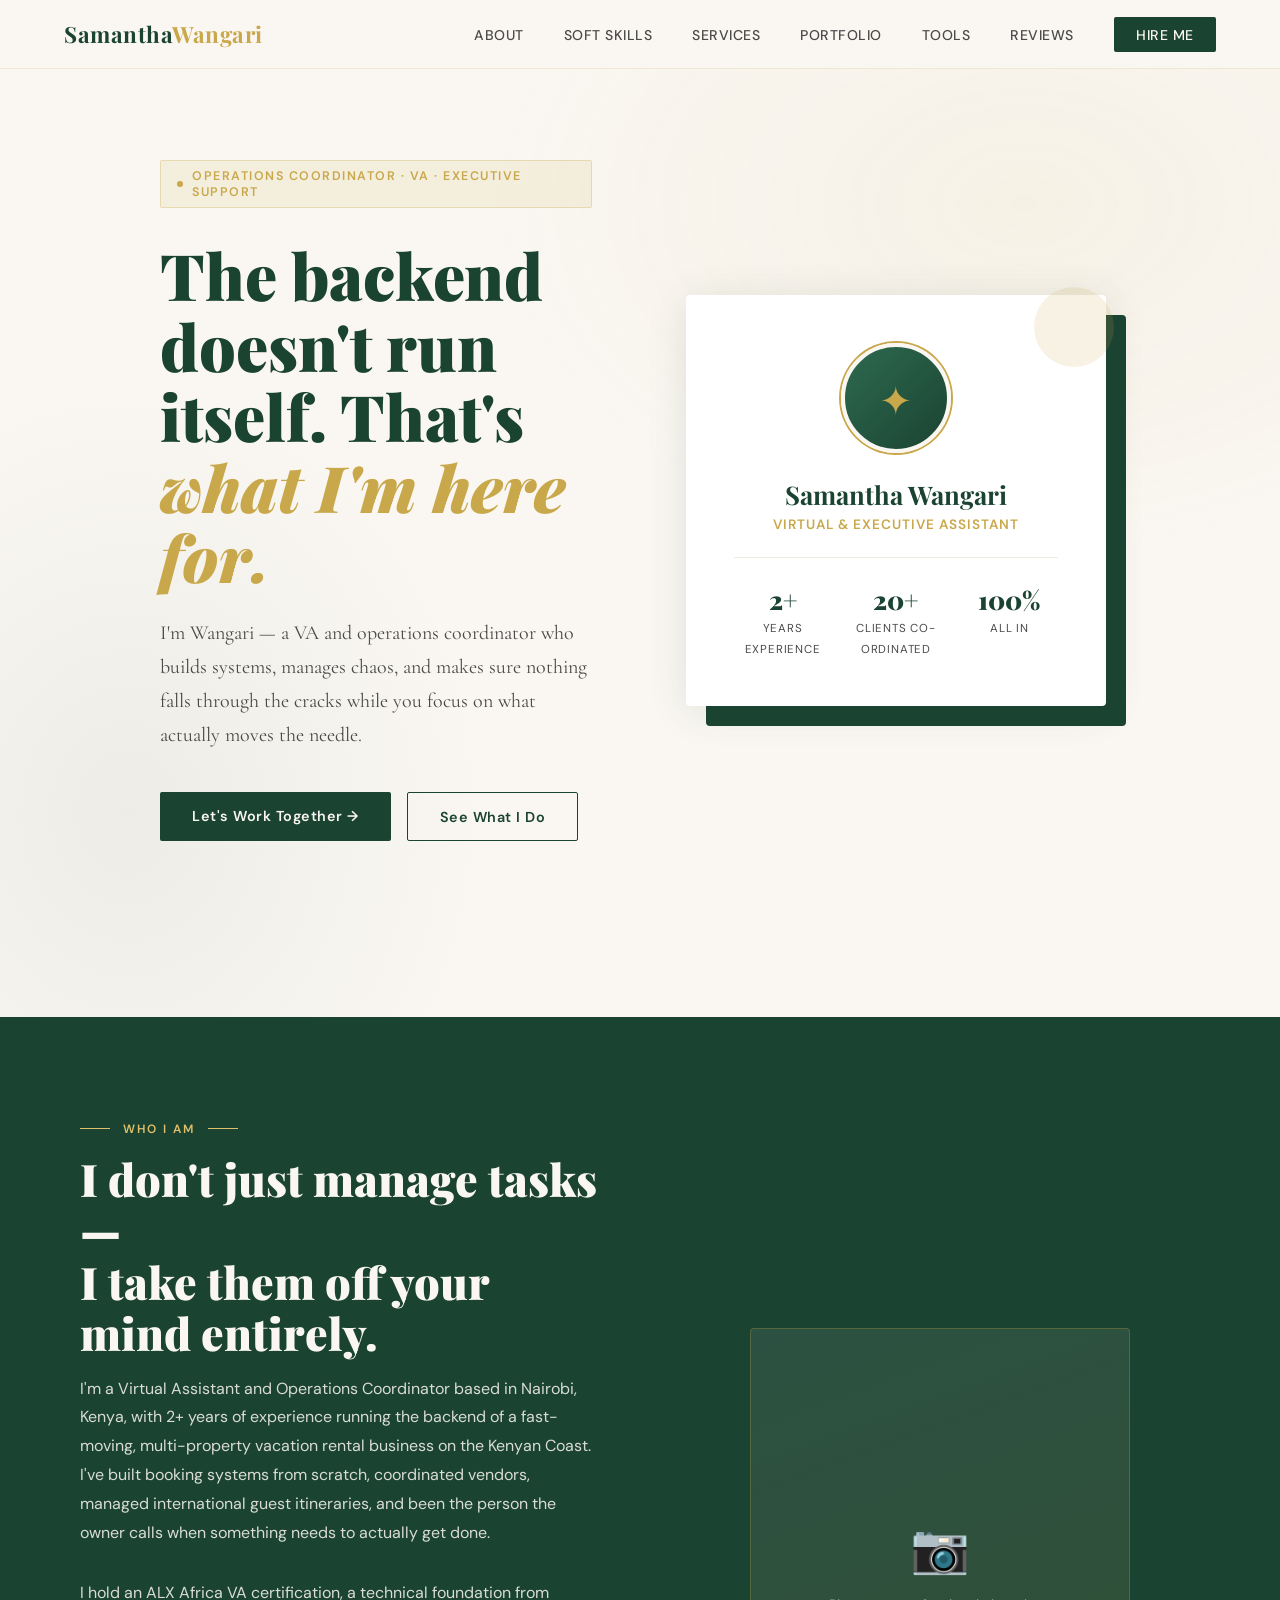
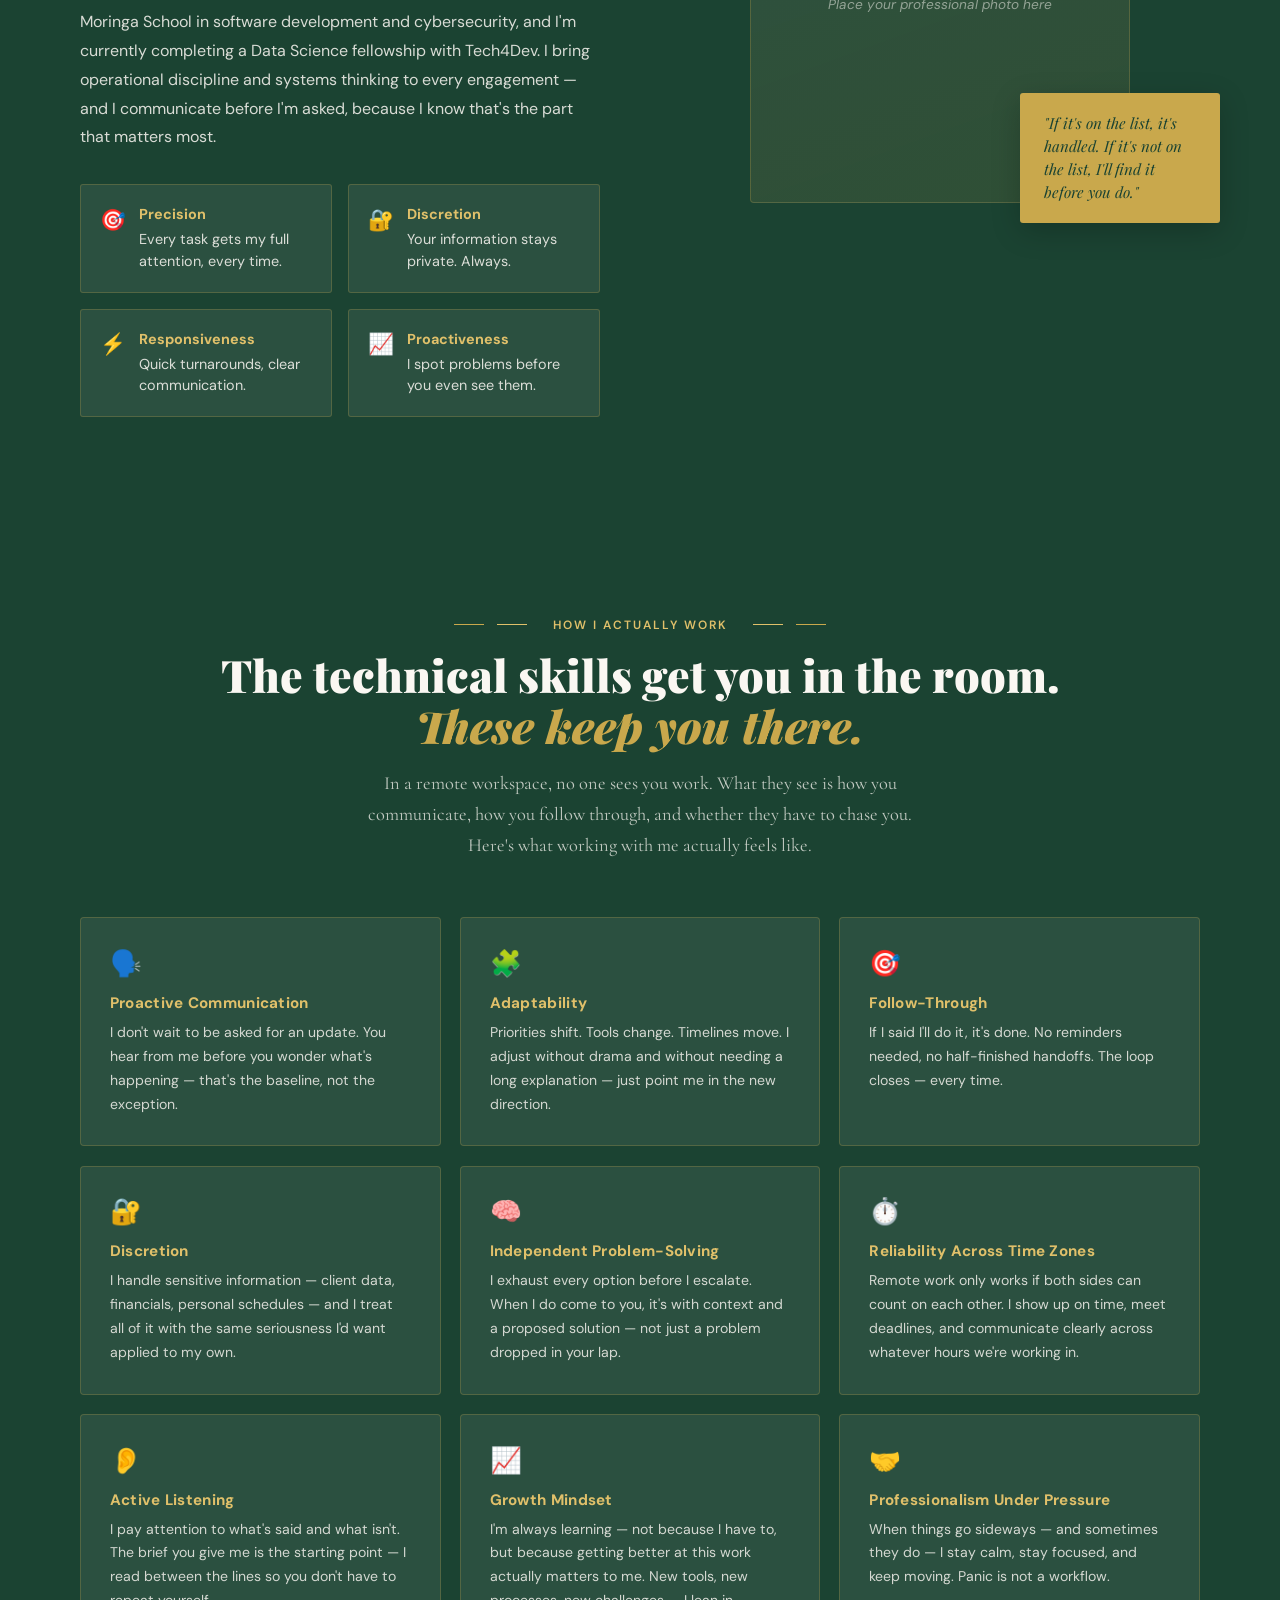
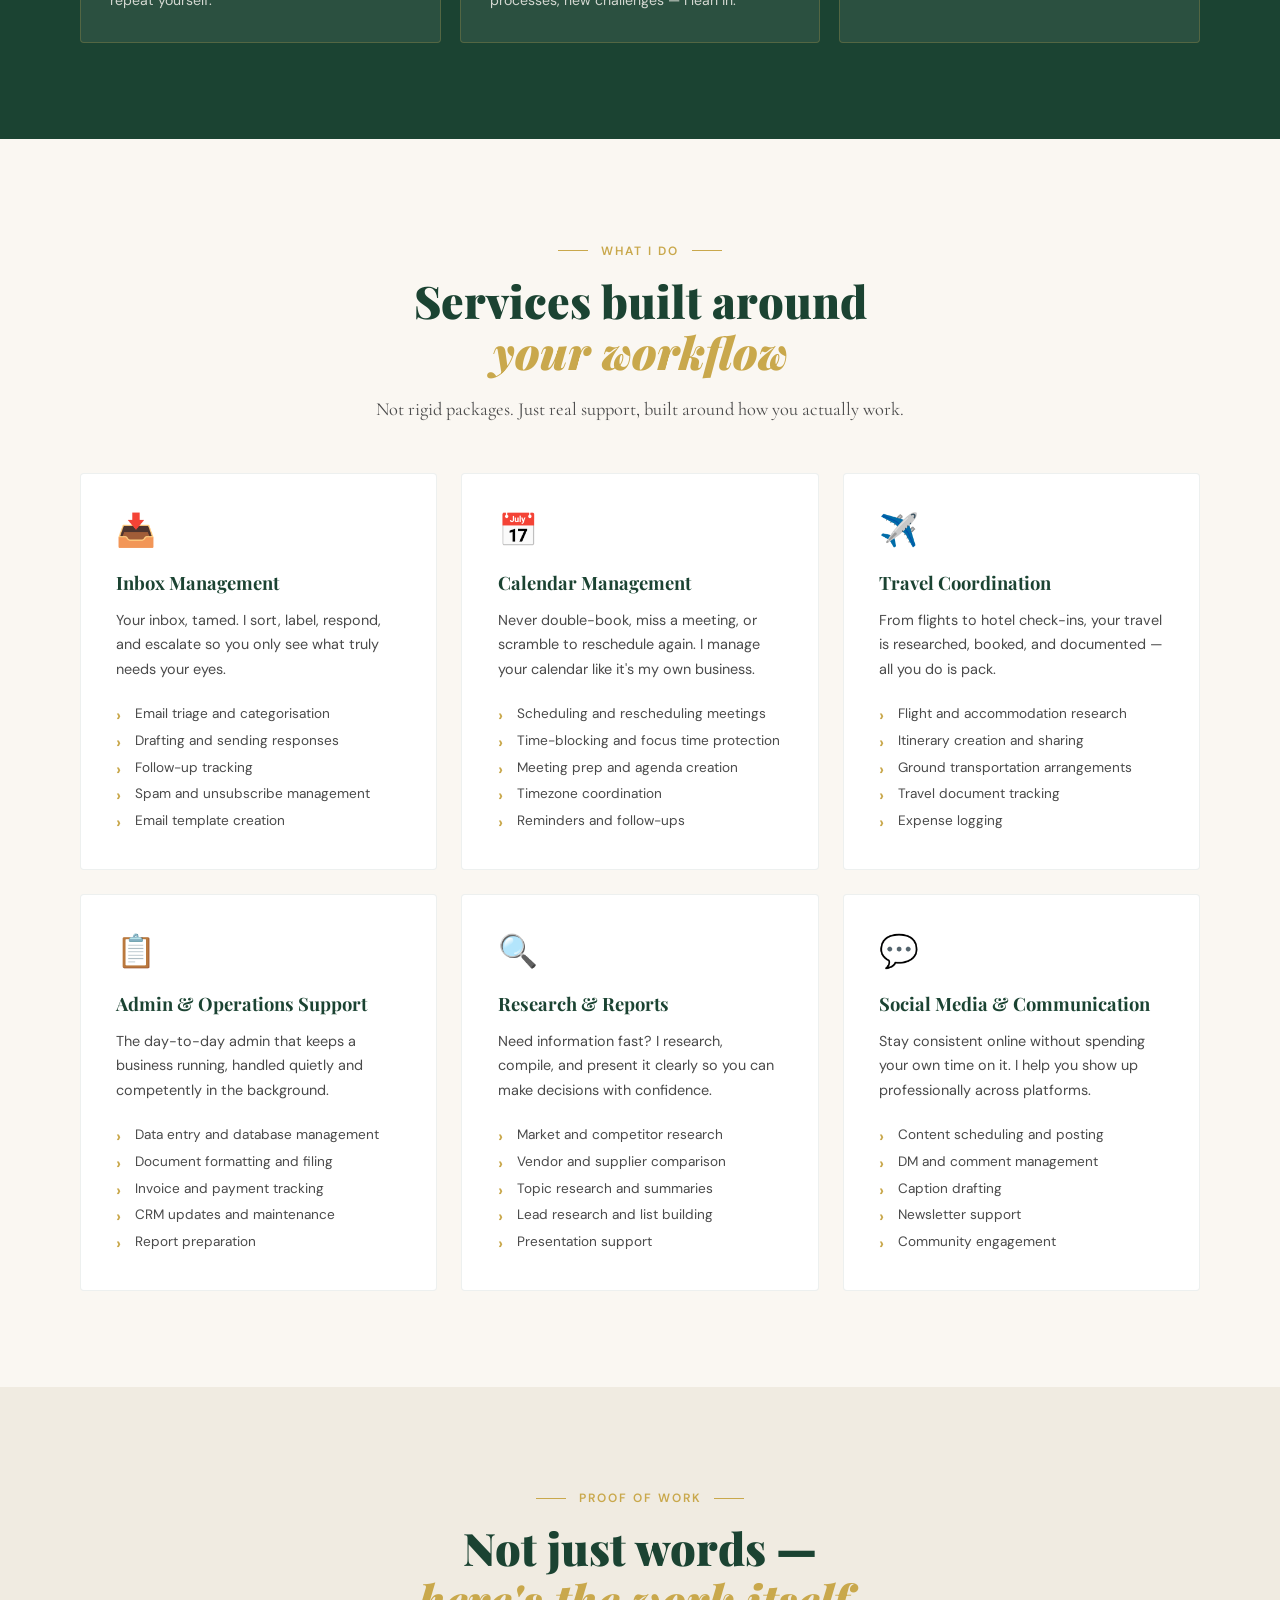
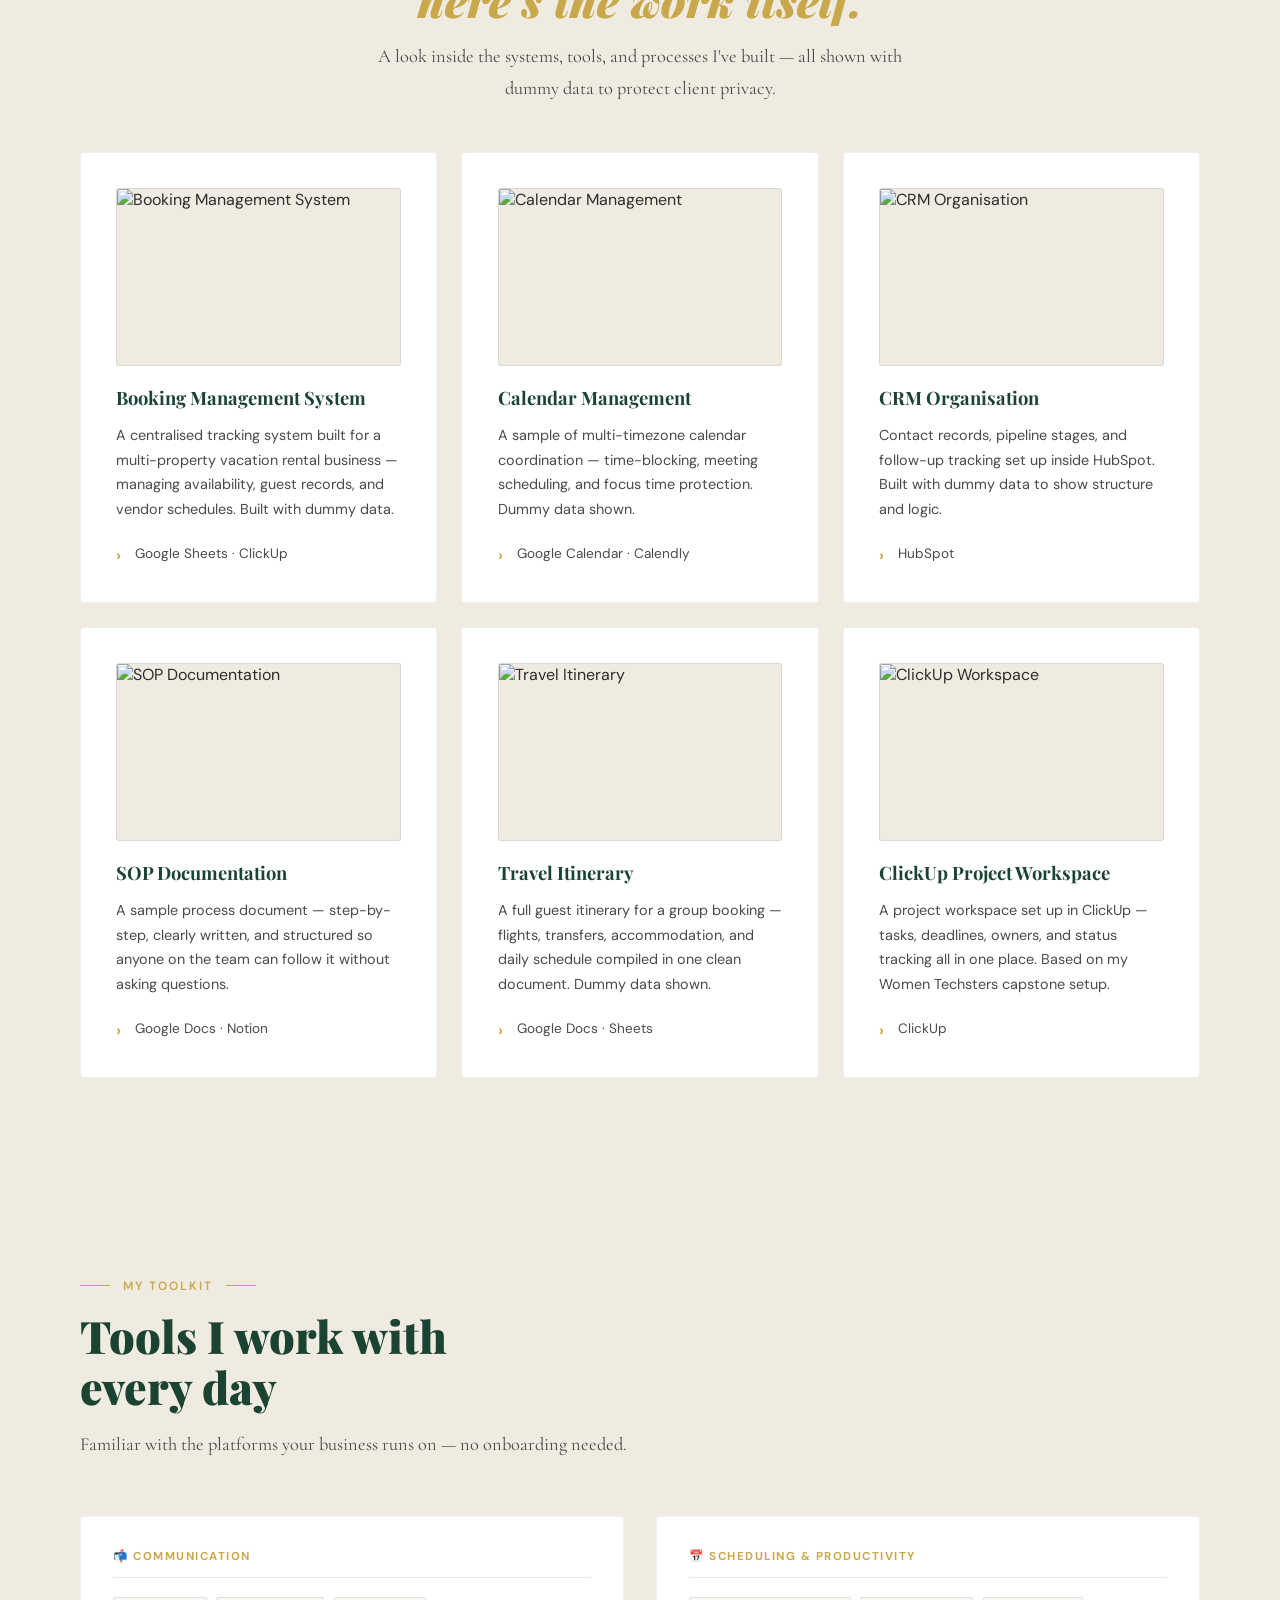
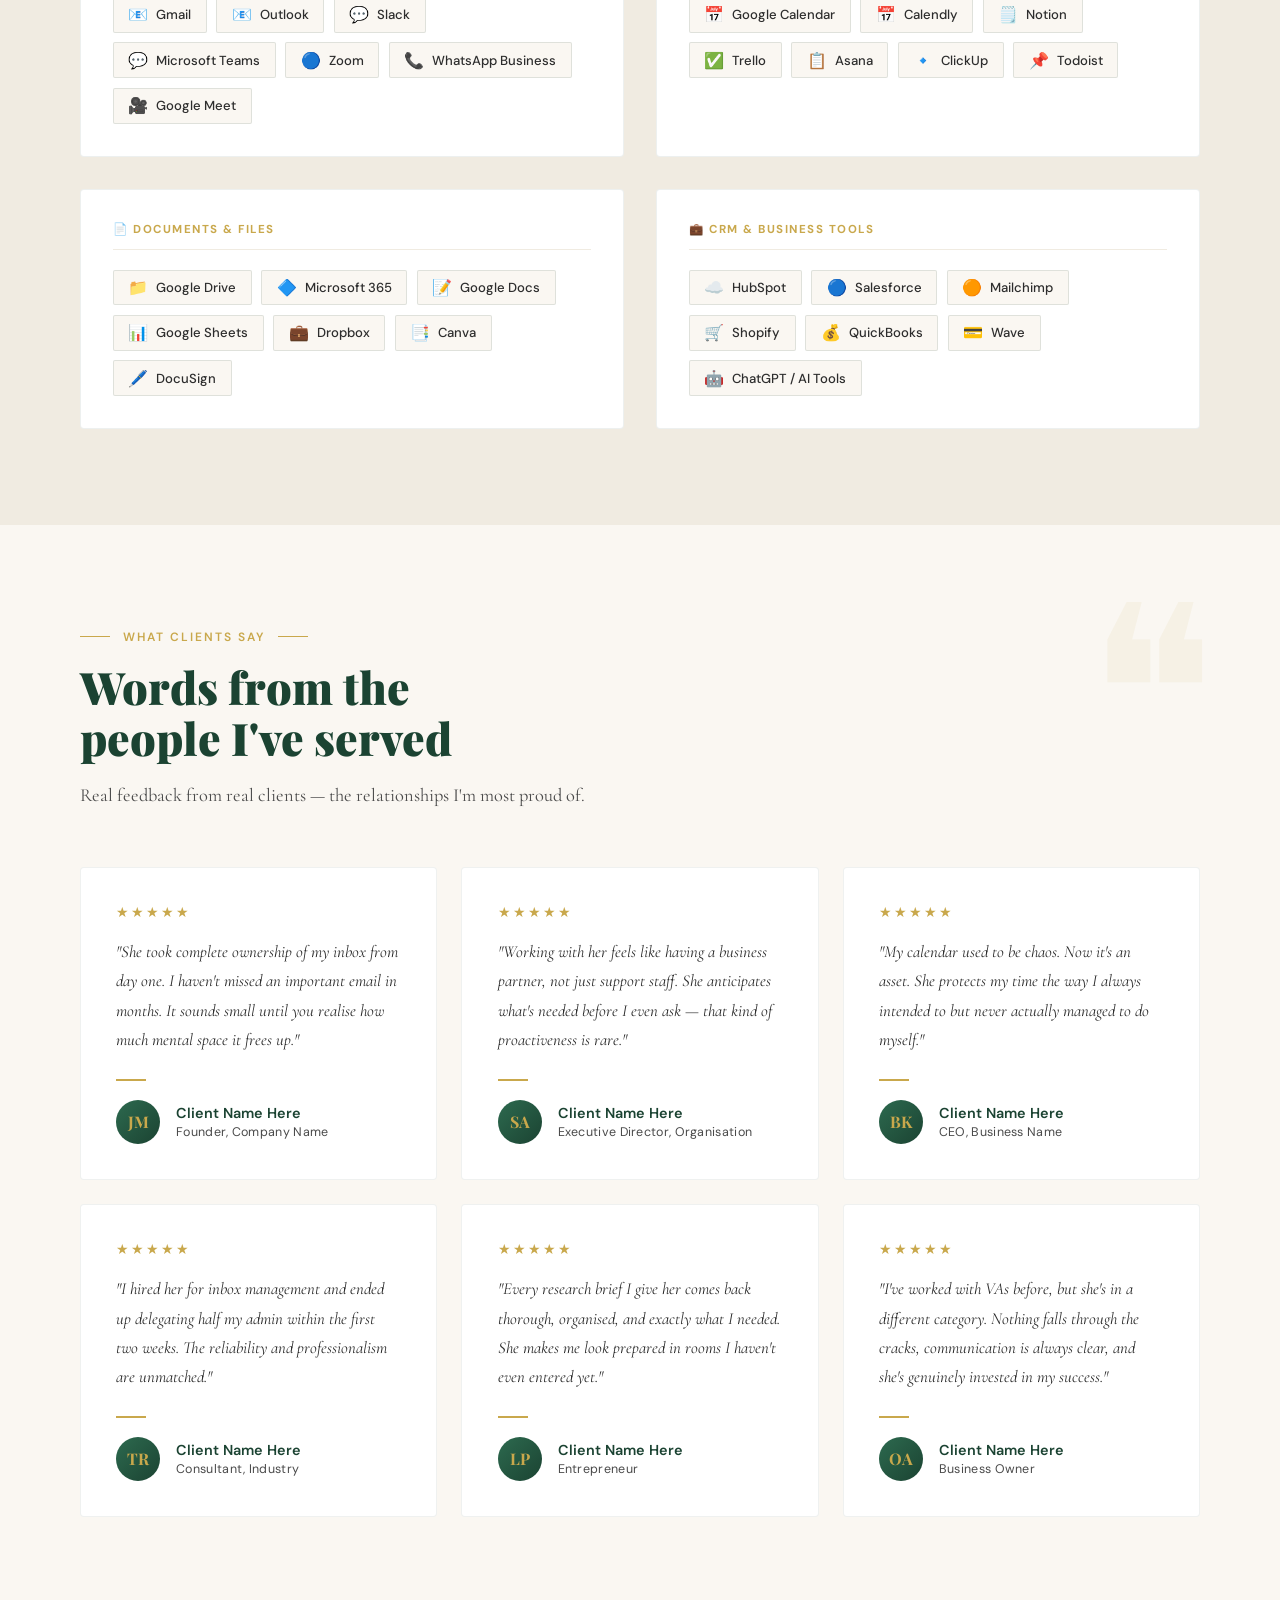
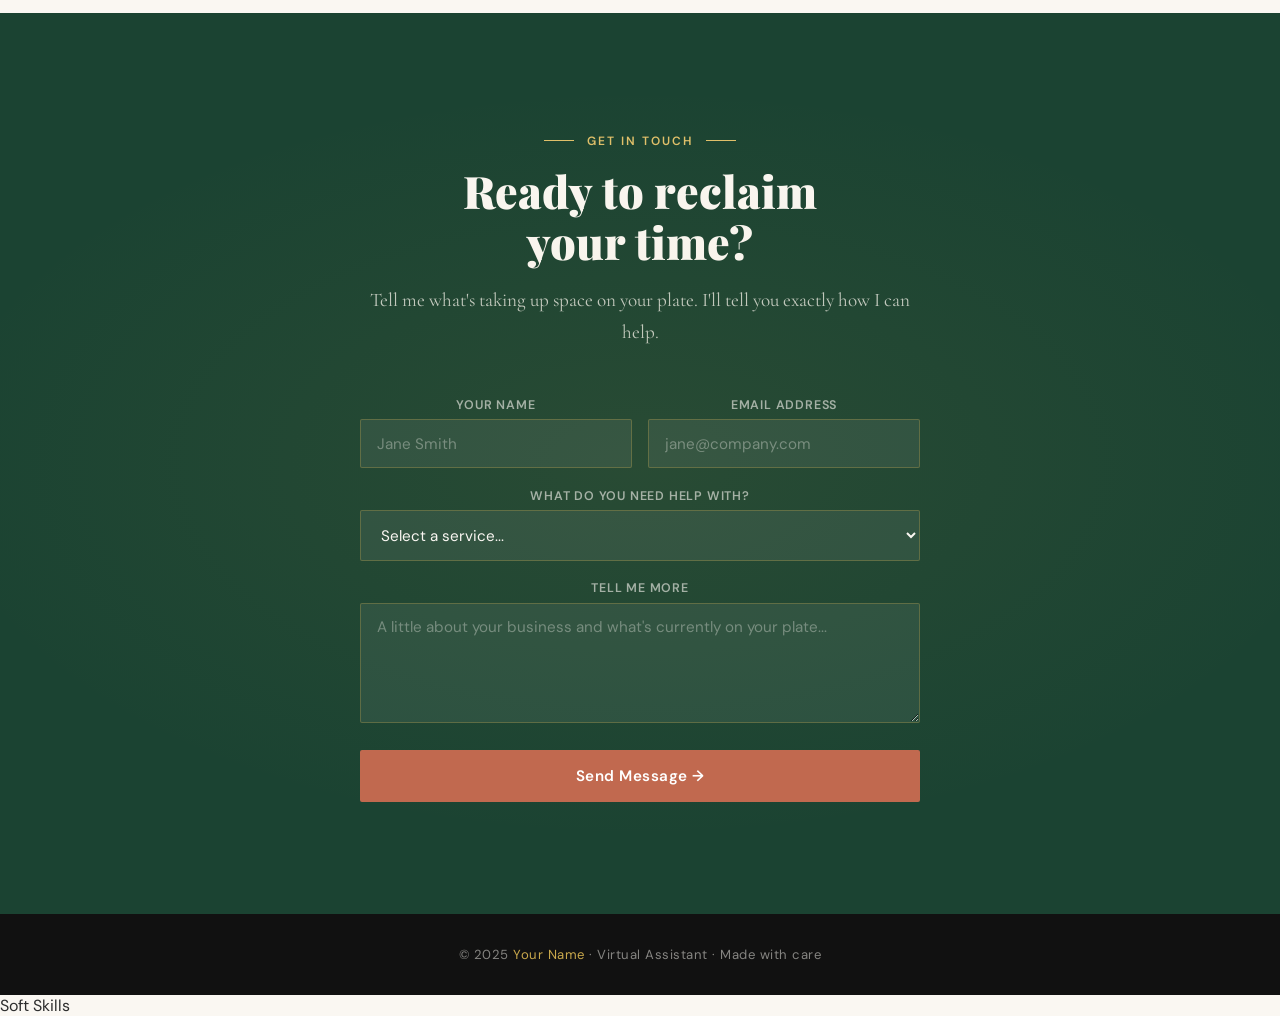
==== commit e73ee303: "html changes to softskills" ====
--- a/Portfolio-VA/portfolio.html
+++ b/Portfolio-VA/portfolio.html
@@ -787,89 +787,77 @@
 </section>
 
 <!-- ─── SOFT SKILLS ─────────────────────────────────────── -->
-<section id="softskills" style="background: var(--cream); padding: 6rem 5rem;">
+<section id="softskills" style="background: var(--green); padding: 6rem 5rem;">
   <div style="text-align:center; margin-bottom:1rem;">
-    <div class="section-label" style="justify-content:center;">How I Actually Work</div>
-    <h2 class="section-title" style="text-align:center;">The technical skills get you<br/>in the room. <em style="font-style:italic; color:var(--gold);">These keep you there.</em></h2>
-    <p class="section-sub" style="margin:0 auto; text-align:center; max-width:580px;">
+    <div class="section-label" style="justify-content:center; color:var(--gold-light);">
+      <span style="background:var(--gold-light); height:1px; width:30px; display:inline-block; margin-right:0.8rem;"></span>
+      How I Actually Work
+      <span style="background:var(--gold-light); height:1px; width:30px; display:inline-block; margin-left:0.8rem;"></span>
+    </div>
+    <h2 style="font-family:'Playfair Display',serif; font-size:clamp(2rem,3.5vw,2.8rem); color:var(--cream); font-weight:900; line-height:1.15; margin-bottom:1rem; text-align:center;">
+      The technical skills get you in the room.<br/><em style="font-style:italic; color:var(--gold);">These keep you there.</em>
+    </h2>
+    <p style="font-family:'Cormorant Garamond',serif; font-size:1.15rem; color:rgba(250,247,242,0.75); max-width:580px; margin:0 auto 3.5rem; line-height:1.7; text-align:center;">
       In a remote workspace, no one sees you work. What they see is how you communicate, 
       how you follow through, and whether they have to chase you. Here's what working with 
       me actually feels like.
     </p>
   </div>
 
-  <div style="display:grid; grid-template-columns: repeat(3,1fr); gap:1.2rem; margin-top:3rem;">
-
-    <div class="about-value reveal" style="background:var(--white); border:1px solid rgba(27,67,50,0.08); border-radius:4px; padding:1.8rem;">
-      <span class="about-value-icon">🗣️</span>
-      <div class="about-value-text">
-        <strong style="color:var(--green); font-size:1rem;">Proactive Communication</strong>
-        I don't wait to be asked for an update. You hear from me before you wonder what's happening — that's the baseline, not the exception.
-      </div>
-    </div>
-
-    <div class="about-value reveal reveal-delay-1" style="background:var(--white); border:1px solid rgba(27,67,50,0.08); border-radius:4px; padding:1.8rem;">
-      <span class="about-value-icon">🧩</span>
-      <div class="about-value-text">
-        <strong style="color:var(--green); font-size:1rem;">Adaptability</strong>
-        Priorities shift. Tools change. Timelines move. I adjust without drama and without needing a long explanation — just point me in the new direction.
-      </div>
-    </div>
-
-    <div class="about-value reveal reveal-delay-2" style="background:var(--white); border:1px solid rgba(27,67,50,0.08); border-radius:4px; padding:1.8rem;">
-      <span class="about-value-icon">🎯</span>
-      <div class="about-value-text">
-        <strong style="color:var(--green); font-size:1rem;">Follow-Through</strong>
-        If I said I'll do it, it's done. No reminders needed, no half-finished handoffs. The loop closes — every time.
-      </div>
-    </div>
-
-    <div class="about-value reveal" style="background:var(--white); border:1px solid rgba(27,67,50,0.08); border-radius:4px; padding:1.8rem;">
-      <span class="about-value-icon">🔐</span>
-      <div class="about-value-text">
-        <strong style="color:var(--green); font-size:1rem;">Discretion</strong>
-        I handle sensitive information — client data, financials, personal schedules — and I treat all of it with the same seriousness I'd want applied to my own.
-      </div>
-    </div>
-
-    <div class="about-value reveal reveal-delay-1" style="background:var(--white); border:1px solid rgba(27,67,50,0.08); border-radius:4px; padding:1.8rem;">
-      <span class="about-value-icon">🧠</span>
-      <div class="about-value-text">
-        <strong style="color:var(--green); font-size:1rem;">Problem-Solving Independently</strong>
-        I exhaust every option before I escalate. When I do come to you, it's with context and a proposed solution — not just a problem dropped in your lap.
-      </div>
-    </div>
-
-    <div class="about-value reveal reveal-delay-2" style="background:var(--white); border:1px solid rgba(27,67,50,0.08); border-radius:4px; padding:1.8rem;">
-      <span class="about-value-icon">⏱️</span>
-      <div class="about-value-text">
-        <strong style="color:var(--green); font-size:1rem;">Reliability Across Time Zones</strong>
-        Remote work only works if both sides can count on each other. I show up on time, I meet deadlines, and I communicate clearly across whatever hours we're working in.
-      </div>
-    </div>
-
-    <div class="about-value reveal" style="background:var(--white); border:1px solid rgba(27,67,50,0.08); border-radius:4px; padding:1.8rem;">
-      <span class="about-value-icon">👂</span>
-      <div class="about-value-text">
-        <strong style="color:var(--green); font-size:1rem;">Active Listening</strong>
-        I pay attention to what's said and what isn't. The brief you give me is the starting point — I read between the lines so you don't have to repeat yourself.
-      </div>
-    </div>
-
-    <div class="about-value reveal reveal-delay-1" style="background:var(--white); border:1px solid rgba(27,67,50,0.08); border-radius:4px; padding:1.8rem;">
-      <span class="about-value-icon">📈</span>
-      <div class="about-value-text">
-        <strong style="color:var(--green); font-size:1rem;">Growth Mindset</strong>
-        I'm always learning — not because I have to, but because getting better at this work actually matters to me. New tools, new processes, new challenges — I lean in.
-      </div>
-    </div>
-
-    <div class="about-value reveal reveal-delay-2" style="background:var(--white); border:1px solid rgba(27,67,50,0.08); border-radius:4px; padding:1.8rem;">
-      <span class="about-value-icon">🤝</span>
-      <div class="about-value-text">
-        <strong style="color:var(--green); font-size:1rem;">Professionalism Under Pressure</strong>
-        When things go sideways — and sometimes they do — I stay calm, stay focused, and keep moving. Panic is not a workflow.
-      </div>
+  <div style="display:grid; grid-template-columns: repeat(3,1fr); gap:1.2rem; margin-top:1rem;">
+
+    <div class="reveal" style="background:rgba(255,255,255,0.07); border:1px solid rgba(201,168,76,0.25); border-radius:4px; padding:1.8rem;">
+      <div style="font-size:1.6rem; margin-bottom:0.8rem;">🗣️</div>
+      <div style="font-size:0.95rem; font-weight:700; color:var(--gold-light); margin-bottom:0.5rem; letter-spacing:0.3px;">Proactive Communication</div>
+      <div style="font-size:0.88rem; color:rgba(250,247,242,0.82); line-height:1.7;">I don't wait to be asked for an update. You hear from me before you wonder what's happening — that's the baseline, not the exception.</div>
+    </div>
+
+    <div class="reveal reveal-delay-1" style="background:rgba(255,255,255,0.07); border:1px solid rgba(201,168,76,0.25); border-radius:4px; padding:1.8rem;">
+      <div style="font-size:1.6rem; margin-bottom:0.8rem;">🧩</div>
+      <div style="font-size:0.95rem; font-weight:700; color:var(--gold-light); margin-bottom:0.5rem; letter-spacing:0.3px;">Adaptability</div>
+      <div style="font-size:0.88rem; color:rgba(250,247,242,0.82); line-height:1.7;">Priorities shift. Tools change. Timelines move. I adjust without drama and without needing a long explanation — just point me in the new direction.</div>
+    </div>
+
+    <div class="reveal reveal-delay-2" style="background:rgba(255,255,255,0.07); border:1px solid rgba(201,168,76,0.25); border-radius:4px; padding:1.8rem;">
+      <div style="font-size:1.6rem; margin-bottom:0.8rem;">🎯</div>
+      <div style="font-size:0.95rem; font-weight:700; color:var(--gold-light); margin-bottom:0.5rem; letter-spacing:0.3px;">Follow-Through</div>
+      <div style="font-size:0.88rem; color:rgba(250,247,242,0.82); line-height:1.7;">If I said I'll do it, it's done. No reminders needed, no half-finished handoffs. The loop closes — every time.</div>
+    </div>
+
+    <div class="reveal" style="background:rgba(255,255,255,0.07); border:1px solid rgba(201,168,76,0.25); border-radius:4px; padding:1.8rem;">
+      <div style="font-size:1.6rem; margin-bottom:0.8rem;">🔐</div>
+      <div style="font-size:0.95rem; font-weight:700; color:var(--gold-light); margin-bottom:0.5rem; letter-spacing:0.3px;">Discretion</div>
+      <div style="font-size:0.88rem; color:rgba(250,247,242,0.82); line-height:1.7;">I handle sensitive information — client data, financials, personal schedules — and I treat all of it with the same seriousness I'd want applied to my own.</div>
+    </div>
+
+    <div class="reveal reveal-delay-1" style="background:rgba(255,255,255,0.07); border:1px solid rgba(201,168,76,0.25); border-radius:4px; padding:1.8rem;">
+      <div style="font-size:1.6rem; margin-bottom:0.8rem;">🧠</div>
+      <div style="font-size:0.95rem; font-weight:700; color:var(--gold-light); margin-bottom:0.5rem; letter-spacing:0.3px;">Independent Problem-Solving</div>
+      <div style="font-size:0.88rem; color:rgba(250,247,242,0.82); line-height:1.7;">I exhaust every option before I escalate. When I do come to you, it's with context and a proposed solution — not just a problem dropped in your lap.</div>
+    </div>
+
+    <div class="reveal reveal-delay-2" style="background:rgba(255,255,255,0.07); border:1px solid rgba(201,168,76,0.25); border-radius:4px; padding:1.8rem;">
+      <div style="font-size:1.6rem; margin-bottom:0.8rem;">⏱️</div>
+      <div style="font-size:0.95rem; font-weight:700; color:var(--gold-light); margin-bottom:0.5rem; letter-spacing:0.3px;">Reliability Across Time Zones</div>
+      <div style="font-size:0.88rem; color:rgba(250,247,242,0.82); line-height:1.7;">Remote work only works if both sides can count on each other. I show up on time, meet deadlines, and communicate clearly across whatever hours we're working in.</div>
+    </div>
+
+    <div class="reveal" style="background:rgba(255,255,255,0.07); border:1px solid rgba(201,168,76,0.25); border-radius:4px; padding:1.8rem;">
+      <div style="font-size:1.6rem; margin-bottom:0.8rem;">👂</div>
+      <div style="font-size:0.95rem; font-weight:700; color:var(--gold-light); margin-bottom:0.5rem; letter-spacing:0.3px;">Active Listening</div>
+      <div style="font-size:0.88rem; color:rgba(250,247,242,0.82); line-height:1.7;">I pay attention to what's said and what isn't. The brief you give me is the starting point — I read between the lines so you don't have to repeat yourself.</div>
+    </div>
+
+    <div class="reveal reveal-delay-1" style="background:rgba(255,255,255,0.07); border:1px solid rgba(201,168,76,0.25); border-radius:4px; padding:1.8rem;">
+      <div style="font-size:1.6rem; margin-bottom:0.8rem;">📈</div>
+      <div style="font-size:0.95rem; font-weight:700; color:var(--gold-light); margin-bottom:0.5rem; letter-spacing:0.3px;">Growth Mindset</div>
+      <div style="font-size:0.88rem; color:rgba(250,247,242,0.82); line-height:1.7;">I'm always learning — not because I have to, but because getting better at this work actually matters to me. New tools, new processes, new challenges — I lean in.</div>
+    </div>
+
+    <div class="reveal reveal-delay-2" style="background:rgba(255,255,255,0.07); border:1px solid rgba(201,168,76,0.25); border-radius:4px; padding:1.8rem;">
+      <div style="font-size:1.6rem; margin-bottom:0.8rem;">🤝</div>
+      <div style="font-size:0.95rem; font-weight:700; color:var(--gold-light); margin-bottom:0.5rem; letter-spacing:0.3px;">Professionalism Under Pressure</div>
+      <div style="font-size:0.88rem; color:rgba(250,247,242,0.82); line-height:1.7;">When things go sideways — and sometimes they do — I stay calm, stay focused, and keep moving. Panic is not a workflow.</div>
     </div>
 
   </div>
@@ -1290,3 +1278,4 @@
 </script>
 </body>
 </html>
+Soft Skills
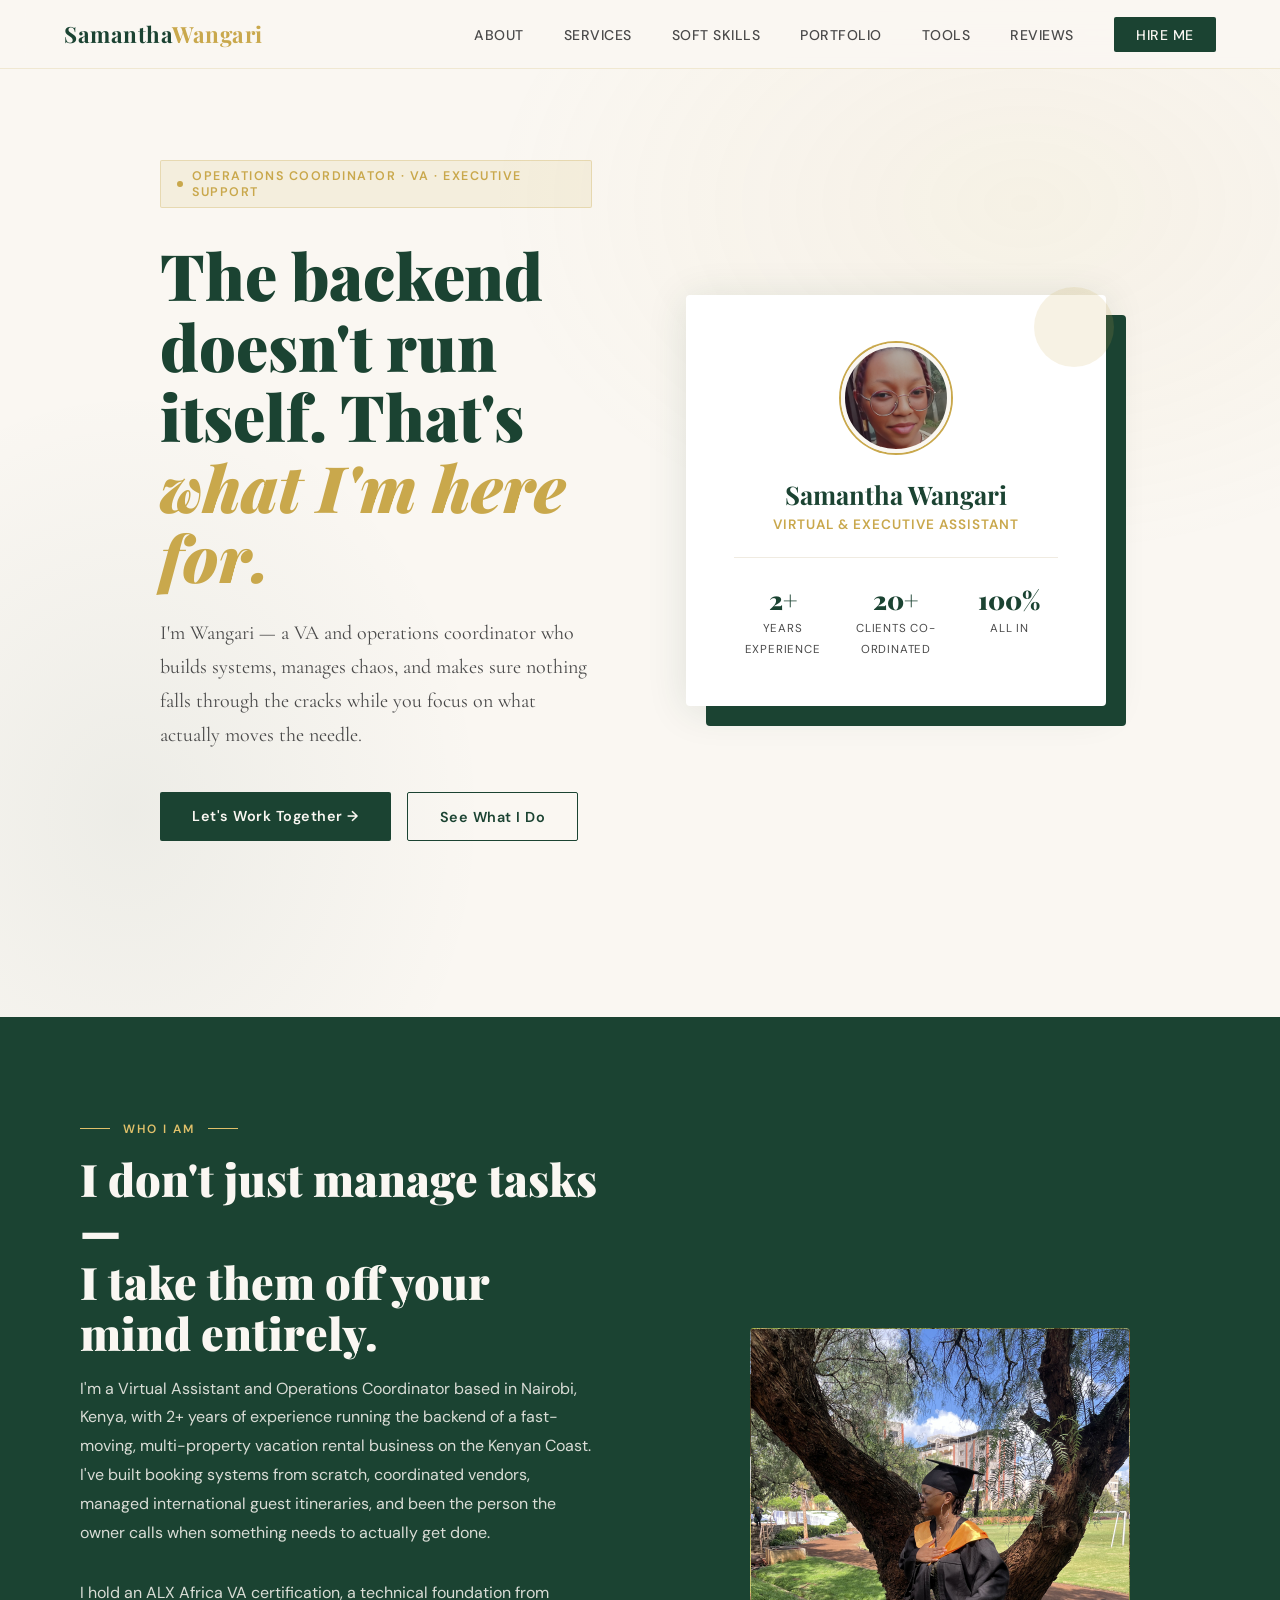
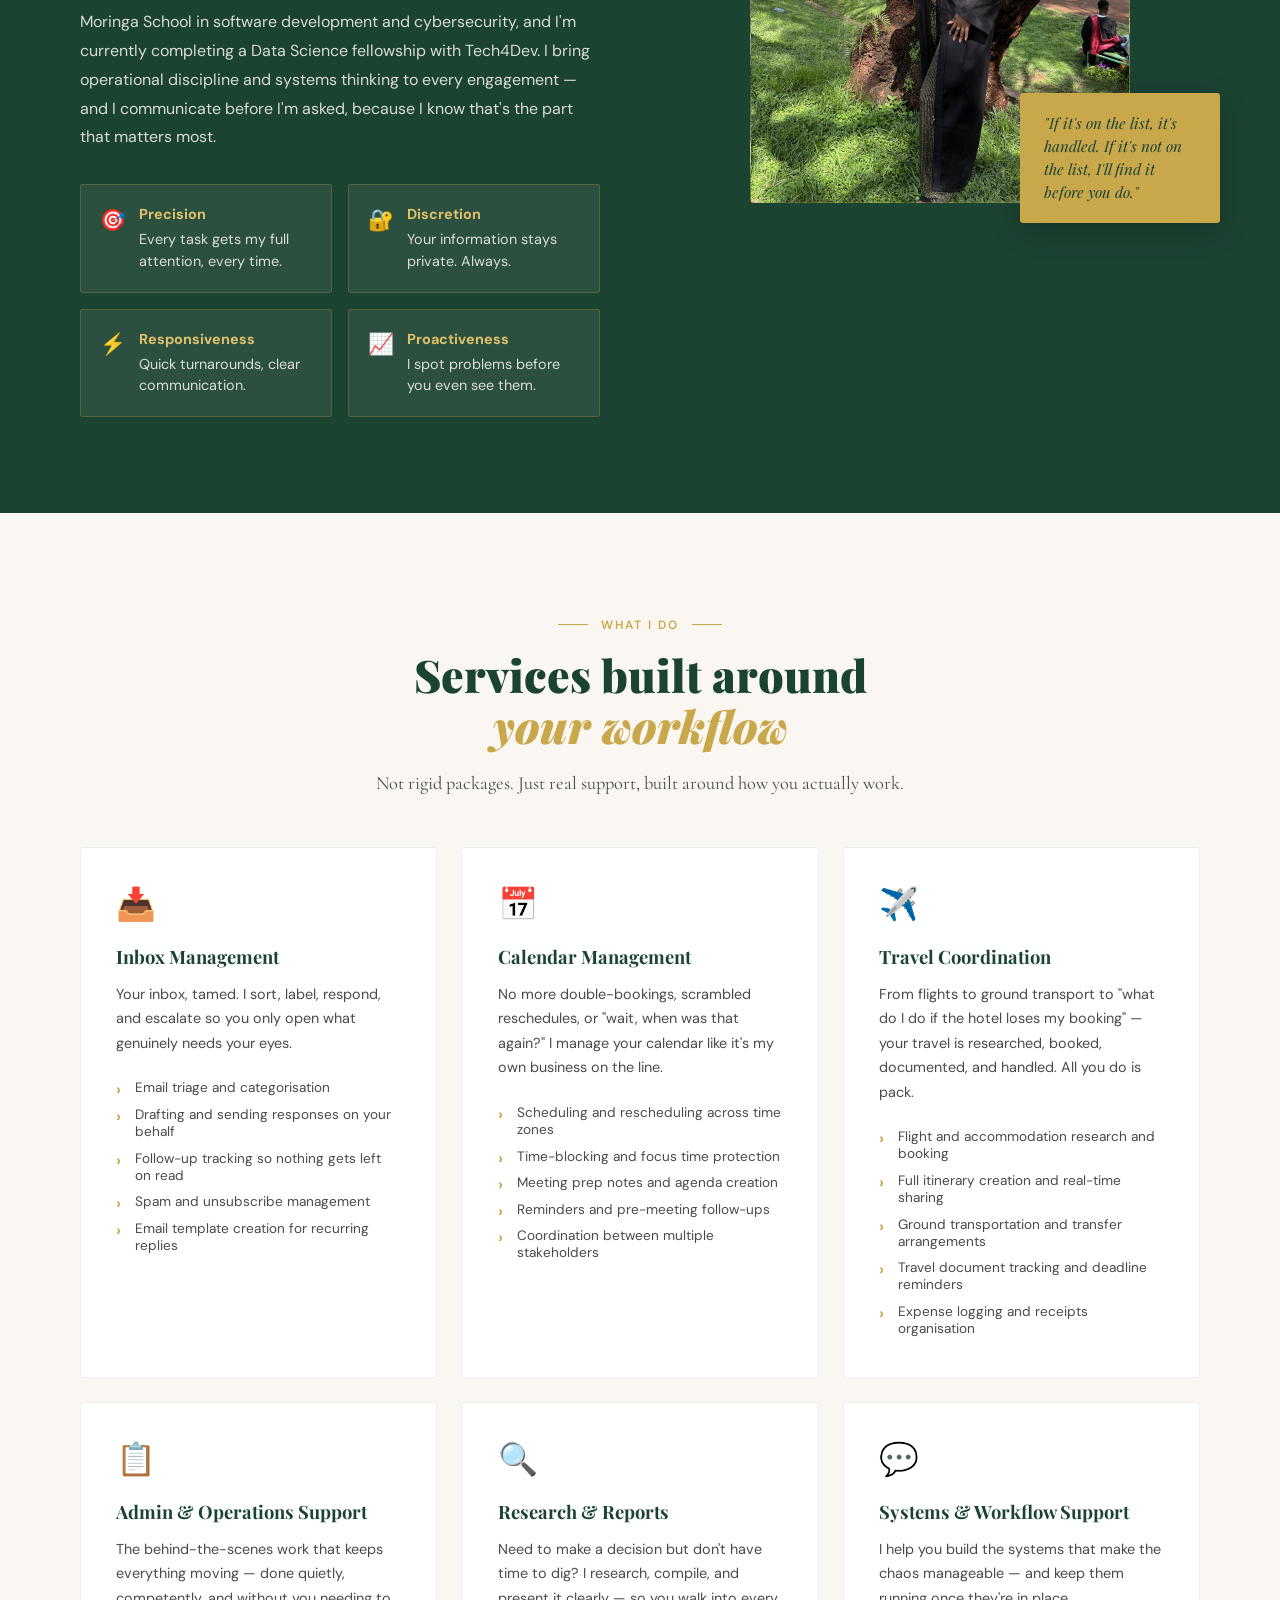
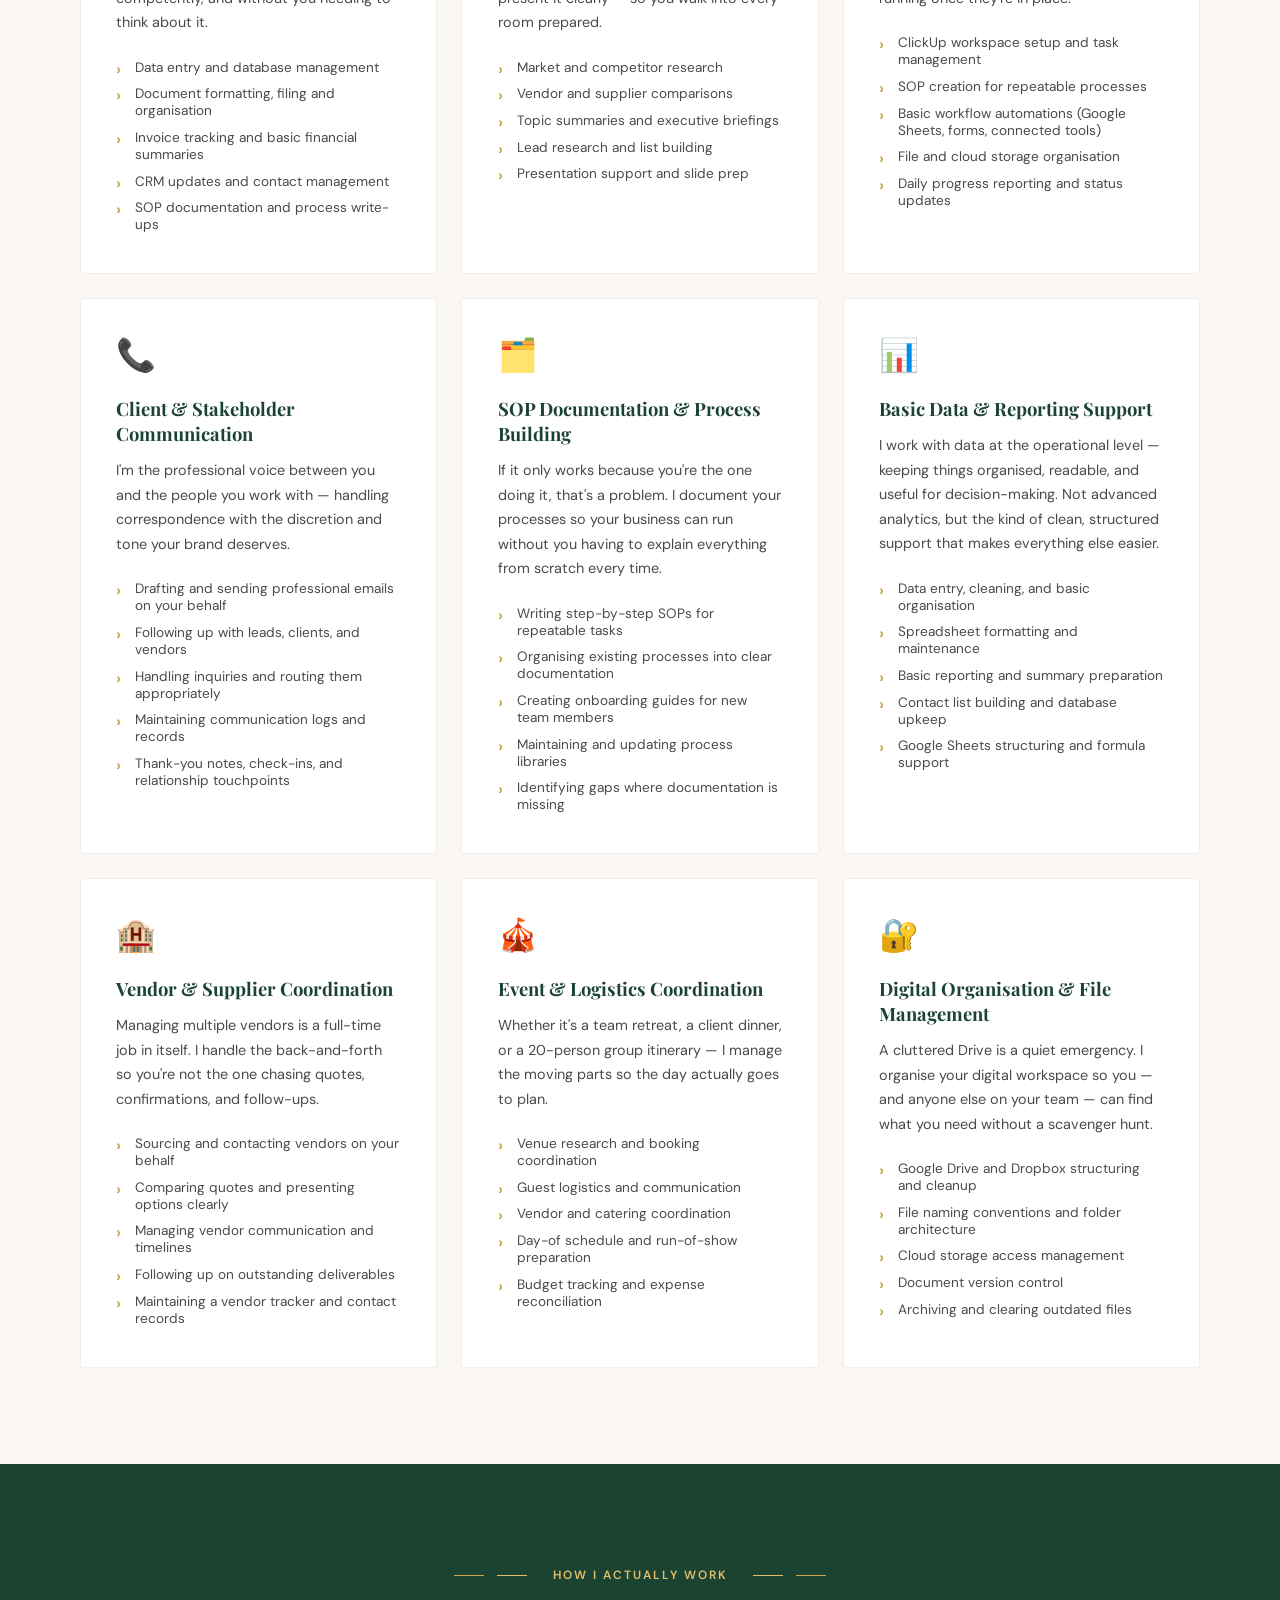
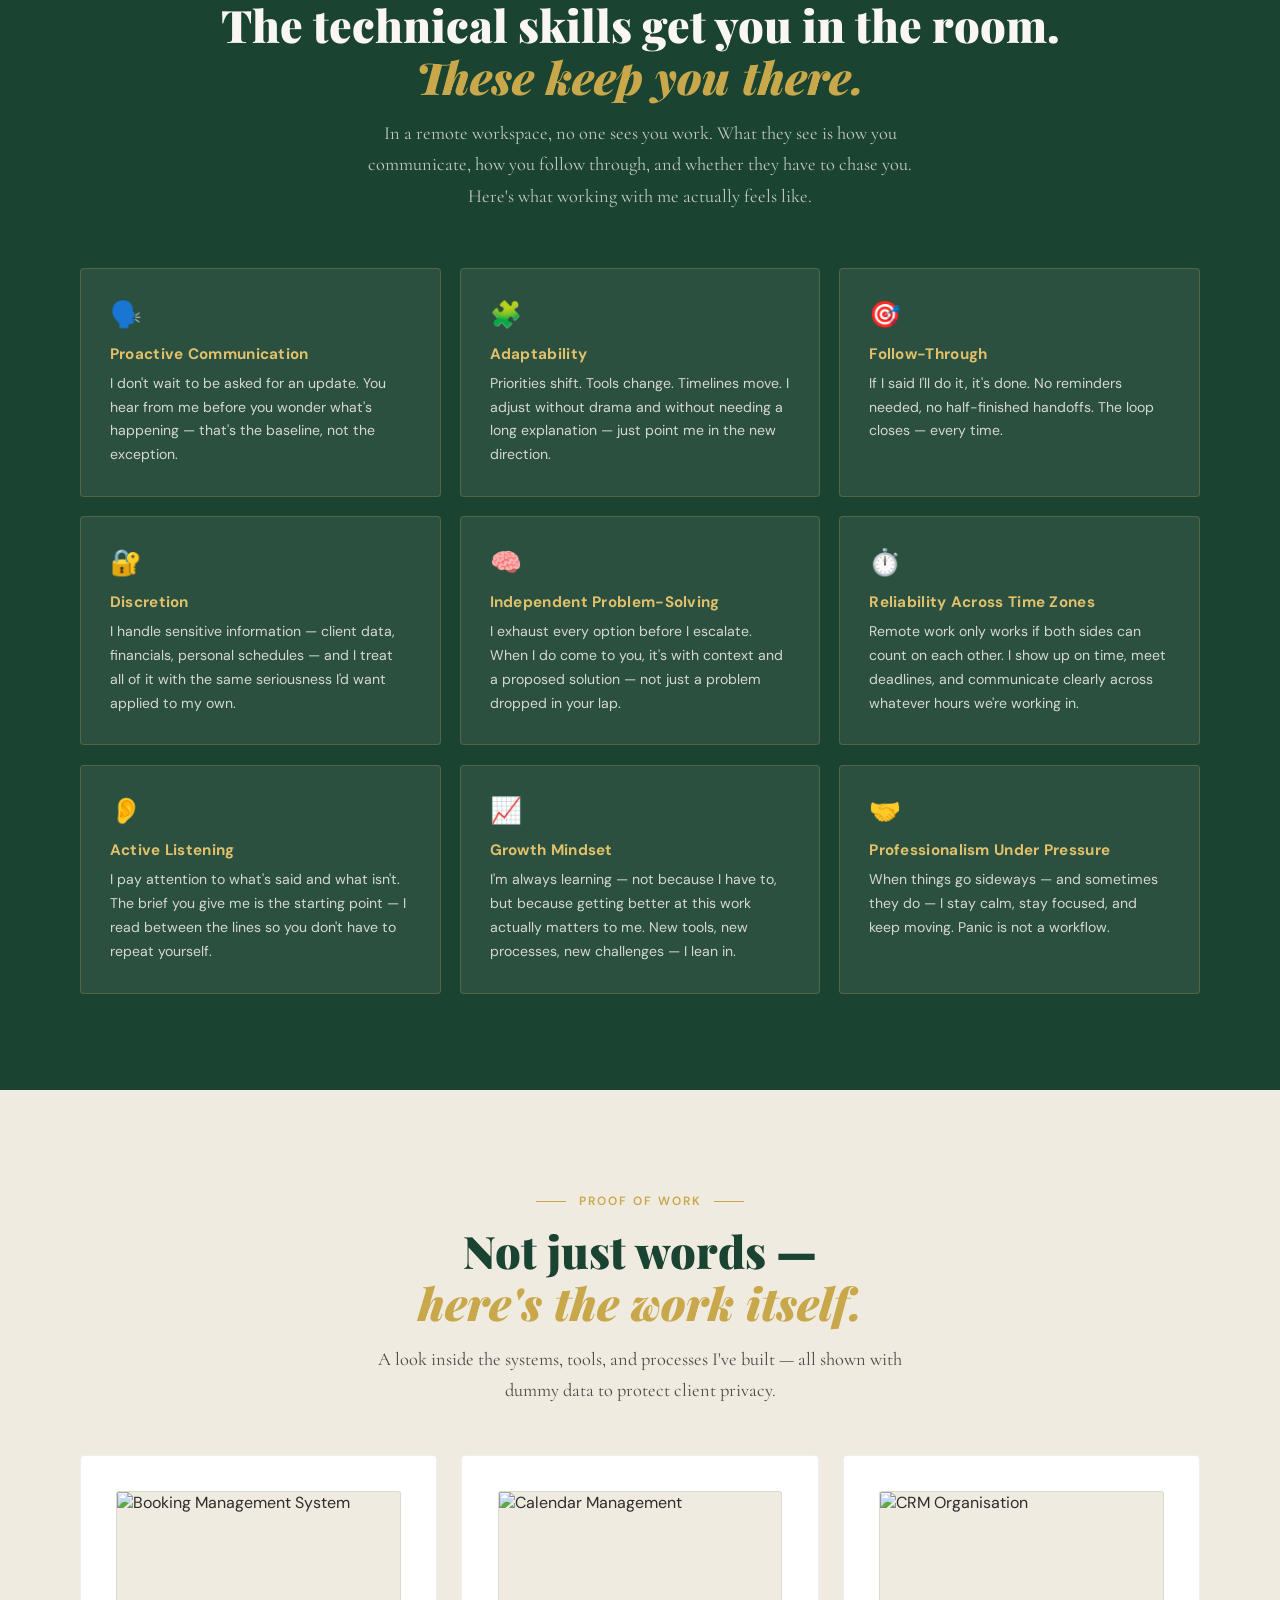
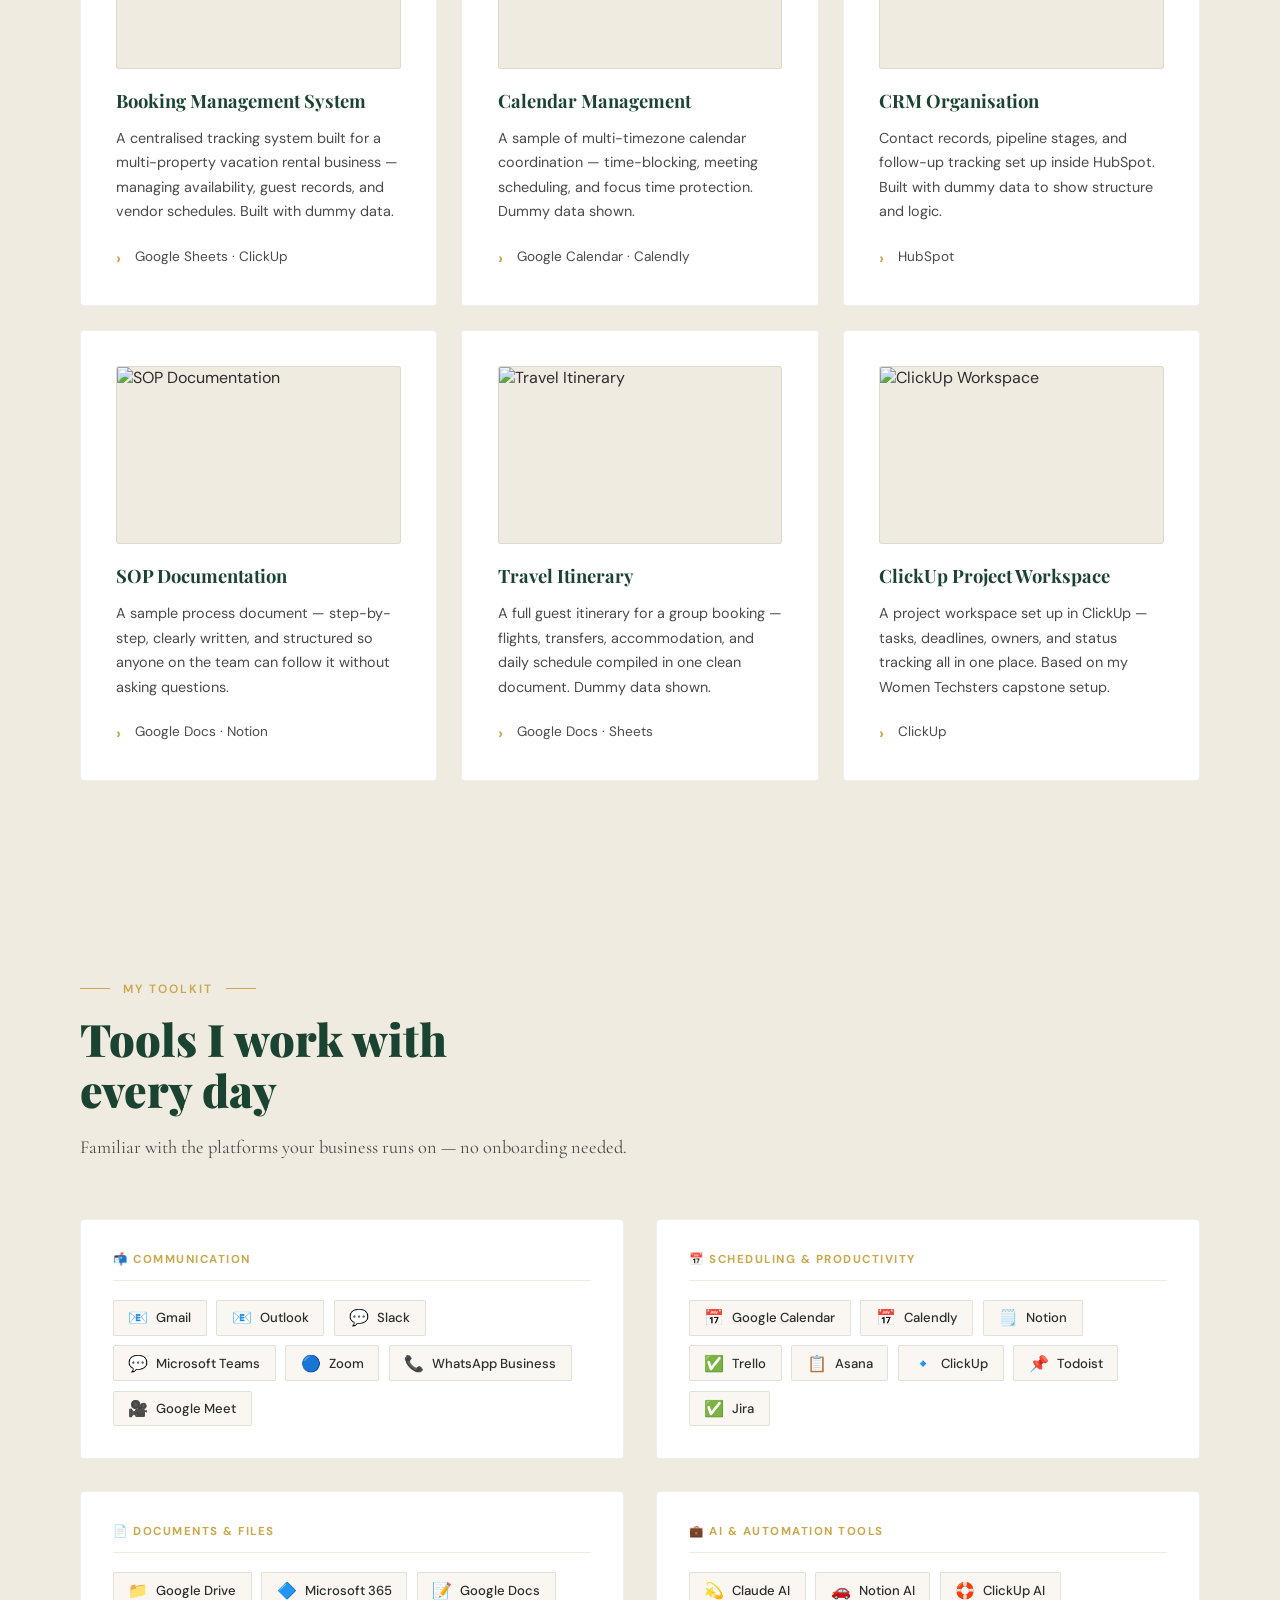
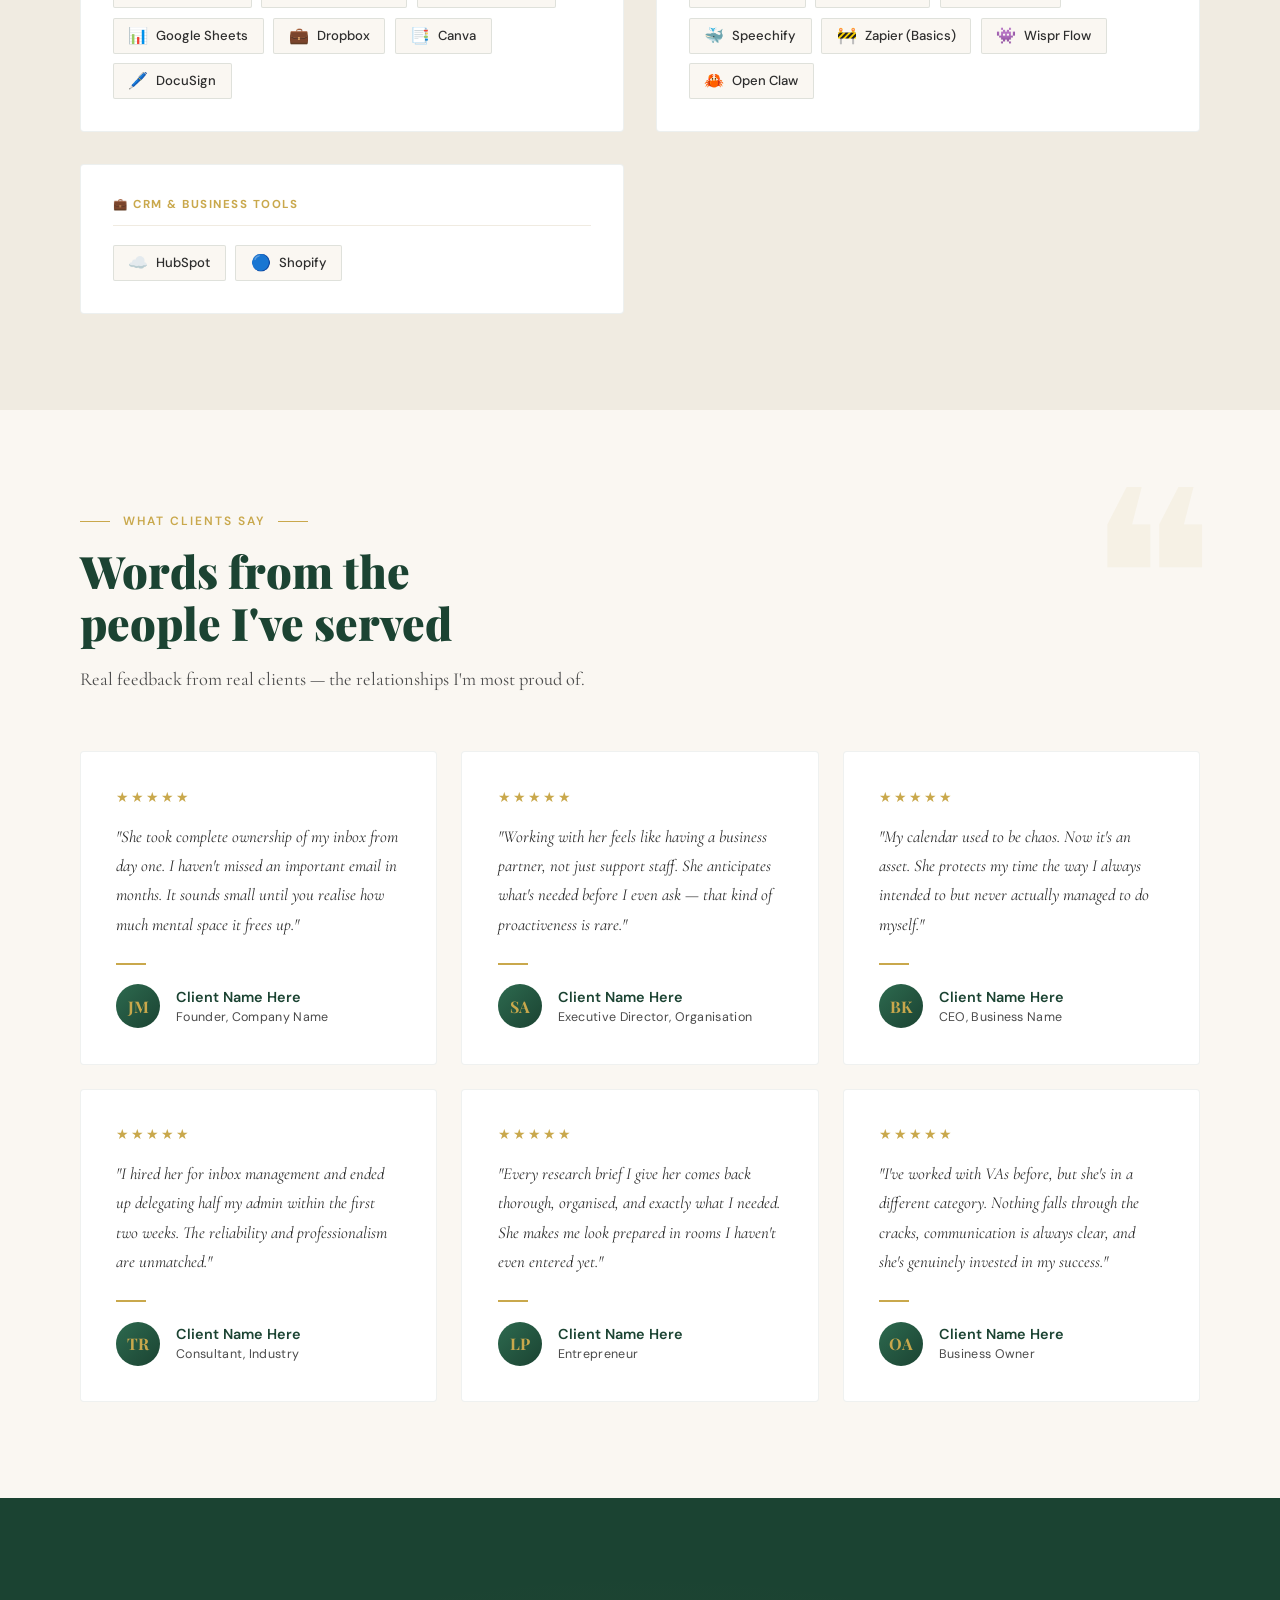
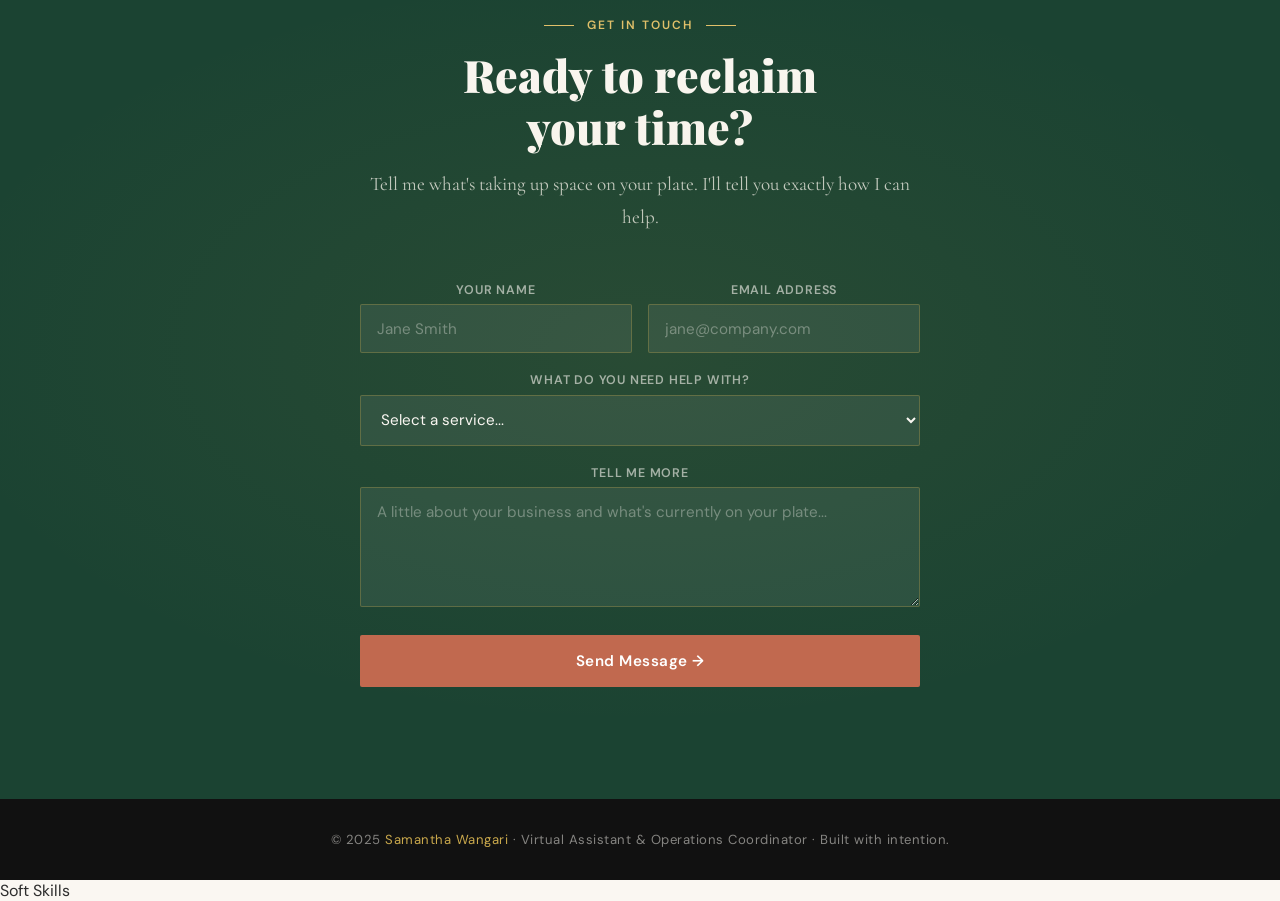
==== commit f17723e7: "Images" ====
--- a/Portfolio-VA/portfolio.html
+++ b/Portfolio-VA/portfolio.html
@@ -681,8 +681,8 @@
   <div class="nav-logo">Samantha<span>Wangari</span></div>
   <ul class="nav-links">
     <li><a href="#about">About</a></li>
+    <li><a href="#services">Services</a></li>
     <li><a href="#softskills">Soft Skills</a></li>
-    <li><a href="#services">Services</a></li>
     <li><a href="#portfolio">Portfolio</a></li>
     <li><a href="#tools">Tools</a></li>
     <li><a href="#testimonials">Reviews</a></li>
@@ -708,9 +708,8 @@
   </div>
   <div class="hero-right">
     <div class="hero-card">
-      <div class="photo-placeholder">
-        <!-- Replace this div's background with your actual photo -->
-        ✦
+      <div class="photo-placeholder" style="background-image: url('Images/Photo.jpeg'); background-size: cover; background-position: center;">
+        
       </div>
       <div class="hero-card-name">Samantha Wangari</div>
       <div class="hero-card-title">Virtual &amp; Executive Assistant</div>
@@ -776,13 +775,181 @@
     </div>
   </div>
   <div class="about-right">
-    <div class="about-img-placeholder">
-      <span>📷</span>
-      <p>Place your professional photo here</p>
+    <div class="about-img-placeholder" style="background-image: url('Images/IMG_1324.jpg'); background-size: cover; background-position: center top;">
+
     </div>
     <div class="about-quote">
       "If it's on the list, it's handled. If it's not on the list, I'll find it before you do."
     </div>
+  </div>
+</section>
+
+<!-- ─── SERVICES ─────────────────────────────────────── -->
+<section id="services">
+  <div style="text-align:center; margin-bottom:1rem;">
+    <div class="section-label" style="justify-content:center;">What I Do</div>
+    <h2 class="section-title" style="text-align:center;">Services built around<br/><em style="font-style:italic; color:var(--gold);">your workflow</em></h2>
+    <p class="section-sub" style="margin:0 auto; text-align:center;">Not rigid packages. Just real support, built around how you actually work.</p>
+  </div>
+
+  <div class="services-grid" style="margin-top:3rem;">
+
+    <div class="service-card reveal">
+      <span class="service-icon">📥</span>
+      <div class="service-name">Inbox Management</div>
+      <p class="service-desc">Your inbox, tamed. I sort, label, respond, and escalate so you only open what genuinely needs your eyes.</p>
+      <ul class="service-bullets">
+        <li>Email triage and categorisation</li>
+        <li>Drafting and sending responses on your behalf</li>
+        <li>Follow-up tracking so nothing gets left on read</li>
+        <li>Spam and unsubscribe management</li>
+        <li>Email template creation for recurring replies</li>
+      </ul>
+    </div>
+
+    <div class="service-card reveal reveal-delay-1">
+      <span class="service-icon">📅</span>
+      <div class="service-name">Calendar Management</div>
+      <p class="service-desc">No more double-bookings, scrambled reschedules, or "wait, when was that again?" I manage your calendar like it's my own business on the line.</p>
+      <ul class="service-bullets">
+        <li>Scheduling and rescheduling across time zones</li>
+        <li>Time-blocking and focus time protection</li>
+        <li>Meeting prep notes and agenda creation</li>
+        <li>Reminders and pre-meeting follow-ups</li>
+        <li>Coordination between multiple stakeholders</li>
+      </ul>
+    </div>
+
+    <div class="service-card reveal reveal-delay-2">
+      <span class="service-icon">✈️</span>
+      <div class="service-name">Travel Coordination</div>
+      <p class="service-desc">From flights to ground transport to "what do I do if the hotel loses my booking" — your travel is researched, booked, documented, and handled. All you do is pack.</p>
+      <ul class="service-bullets">
+        <li>Flight and accommodation research and booking</li>
+        <li>Full itinerary creation and real-time sharing</li>
+        <li>Ground transportation and transfer arrangements</li>
+        <li>Travel document tracking and deadline reminders</li>
+        <li>Expense logging and receipts organisation</li>
+      </ul>
+    </div>
+
+    <div class="service-card reveal">
+      <span class="service-icon">📋</span>
+      <div class="service-name">Admin &amp; Operations Support</div>
+      <p class="service-desc">The behind-the-scenes work that keeps everything moving — done quietly, competently, and without you needing to think about it.</p>
+      <ul class="service-bullets">
+        <li>Data entry and database management</li>
+        <li>Document formatting, filing and organisation</li>
+        <li>Invoice tracking and basic financial summaries</li>
+        <li>CRM updates and contact management</li>
+        <li>SOP documentation and process write-ups</li>
+      </ul>
+    </div>
+
+    <div class="service-card reveal reveal-delay-1">
+      <span class="service-icon">🔍</span>
+      <div class="service-name">Research &amp; Reports</div>
+      <p class="service-desc">Need to make a decision but don't have time to dig? I research, compile, and present it clearly — so you walk into every room prepared.</p>
+      <ul class="service-bullets">
+        <li>Market and competitor research</li>
+        <li>Vendor and supplier comparisons</li>
+        <li>Topic summaries and executive briefings</li>
+        <li>Lead research and list building</li>
+        <li>Presentation support and slide prep</li>
+      </ul>
+    </div>
+
+    <div class="service-card reveal reveal-delay-2">
+      <span class="service-icon">💬</span>
+      <div class="service-name">Systems &amp; Workflow Support</div>
+      <p class="service-desc">I help you build the systems that make the chaos manageable — and keep them running once they're in place.</p>
+      <ul class="service-bullets">
+        <li>ClickUp workspace setup and task management</li>
+        <li>SOP creation for repeatable processes</li>
+        <li>Basic workflow automations (Google Sheets, forms, connected tools)</li>
+        <li>File and cloud storage organisation</li>
+        <li>Daily progress reporting and status updates</li>
+      </ul>
+    </div>
+
+<div class="service-card reveal">
+      <span class="service-icon">📞</span>
+      <div class="service-name">Client &amp; Stakeholder Communication</div>
+      <p class="service-desc">I'm the professional voice between you and the people you work with — handling correspondence with the discretion and tone your brand deserves.</p>
+      <ul class="service-bullets">
+        <li>Drafting and sending professional emails on your behalf</li>
+        <li>Following up with leads, clients, and vendors</li>
+        <li>Handling inquiries and routing them appropriately</li>
+        <li>Maintaining communication logs and records</li>
+        <li>Thank-you notes, check-ins, and relationship touchpoints</li>
+      </ul>
+    </div>
+
+    <div class="service-card reveal reveal-delay-1">
+      <span class="service-icon">🗂️</span>
+      <div class="service-name">SOP Documentation &amp; Process Building</div>
+      <p class="service-desc">If it only works because you're the one doing it, that's a problem. I document your processes so your business can run without you having to explain everything from scratch every time.</p>
+      <ul class="service-bullets">
+        <li>Writing step-by-step SOPs for repeatable tasks</li>
+        <li>Organising existing processes into clear documentation</li>
+        <li>Creating onboarding guides for new team members</li>
+        <li>Maintaining and updating process libraries</li>
+        <li>Identifying gaps where documentation is missing</li>
+      </ul>
+    </div>
+
+    <div class="service-card reveal reveal-delay-2">
+      <span class="service-icon">📊</span>
+      <div class="service-name">Basic Data &amp; Reporting Support</div>
+      <p class="service-desc">I work with data at the operational level — keeping things organised, readable, and useful for decision-making. Not advanced analytics, but the kind of clean, structured support that makes everything else easier.</p>
+      <ul class="service-bullets">
+        <li>Data entry, cleaning, and basic organisation</li>
+        <li>Spreadsheet formatting and maintenance</li>
+        <li>Basic reporting and summary preparation</li>
+        <li>Contact list building and database upkeep</li>
+        <li>Google Sheets structuring and formula support</li>
+      </ul>
+    </div>
+
+    <div class="service-card reveal">
+      <span class="service-icon">🏨</span>
+      <div class="service-name">Vendor &amp; Supplier Coordination</div>
+      <p class="service-desc">Managing multiple vendors is a full-time job in itself. I handle the back-and-forth so you're not the one chasing quotes, confirmations, and follow-ups.</p>
+      <ul class="service-bullets">
+        <li>Sourcing and contacting vendors on your behalf</li>
+        <li>Comparing quotes and presenting options clearly</li>
+        <li>Managing vendor communication and timelines</li>
+        <li>Following up on outstanding deliverables</li>
+        <li>Maintaining a vendor tracker and contact records</li>
+      </ul>
+    </div>
+
+    <div class="service-card reveal reveal-delay-1">
+      <span class="service-icon">🎪</span>
+      <div class="service-name">Event &amp; Logistics Coordination</div>
+      <p class="service-desc">Whether it's a team retreat, a client dinner, or a 20-person group itinerary — I manage the moving parts so the day actually goes to plan.</p>
+      <ul class="service-bullets">
+        <li>Venue research and booking coordination</li>
+        <li>Guest logistics and communication</li>
+        <li>Vendor and catering coordination</li>
+        <li>Day-of schedule and run-of-show preparation</li>
+        <li>Budget tracking and expense reconciliation</li>
+      </ul>
+    </div>
+
+    <div class="service-card reveal reveal-delay-2">
+      <span class="service-icon">🔐</span>
+      <div class="service-name">Digital Organisation &amp; File Management</div>
+      <p class="service-desc">A cluttered Drive is a quiet emergency. I organise your digital workspace so you — and anyone else on your team — can find what you need without a scavenger hunt.</p>
+      <ul class="service-bullets">
+        <li>Google Drive and Dropbox structuring and cleanup</li>
+        <li>File naming conventions and folder architecture</li>
+        <li>Cloud storage access management</li>
+        <li>Document version control</li>
+        <li>Archiving and clearing outdated files</li>
+      </ul>
+    </div>
+
   </div>
 </section>
 
@@ -858,97 +1025,6 @@
       <div style="font-size:1.6rem; margin-bottom:0.8rem;">🤝</div>
       <div style="font-size:0.95rem; font-weight:700; color:var(--gold-light); margin-bottom:0.5rem; letter-spacing:0.3px;">Professionalism Under Pressure</div>
       <div style="font-size:0.88rem; color:rgba(250,247,242,0.82); line-height:1.7;">When things go sideways — and sometimes they do — I stay calm, stay focused, and keep moving. Panic is not a workflow.</div>
-    </div>
-
-  </div>
-</section>
-
-<!-- ─── SERVICES ─────────────────────────────────────── -->
-<section id="services">
-  <div style="text-align:center; margin-bottom:1rem;">
-    <div class="section-label" style="justify-content:center;">What I Do</div>
-    <h2 class="section-title" style="text-align:center;">Services built around<br/><em style="font-style:italic; color:var(--gold);">your workflow</em></h2>
-    <p class="section-sub" style="margin:0 auto; text-align:center;">Not rigid packages. Just real support, built around how you actually work.</p>
-  </div>
-
-  <div class="services-grid" style="margin-top:3rem;">
-
-    <div class="service-card reveal">
-      <span class="service-icon">📥</span>
-      <div class="service-name">Inbox Management</div>
-      <p class="service-desc">Your inbox, tamed. I sort, label, respond, and escalate so you only see what truly needs your eyes.</p>
-      <ul class="service-bullets">
-        <li>Email triage and categorisation</li>
-        <li>Drafting and sending responses</li>
-        <li>Follow-up tracking</li>
-        <li>Spam and unsubscribe management</li>
-        <li>Email template creation</li>
-      </ul>
-    </div>
-
-    <div class="service-card reveal reveal-delay-1">
-      <span class="service-icon">📅</span>
-      <div class="service-name">Calendar Management</div>
-      <p class="service-desc">Never double-book, miss a meeting, or scramble to reschedule again. I manage your calendar like it's my own business.</p>
-      <ul class="service-bullets">
-        <li>Scheduling and rescheduling meetings</li>
-        <li>Time-blocking and focus time protection</li>
-        <li>Meeting prep and agenda creation</li>
-        <li>Timezone coordination</li>
-        <li>Reminders and follow-ups</li>
-      </ul>
-    </div>
-
-    <div class="service-card reveal reveal-delay-2">
-      <span class="service-icon">✈️</span>
-      <div class="service-name">Travel Coordination</div>
-      <p class="service-desc">From flights to hotel check-ins, your travel is researched, booked, and documented — all you do is pack.</p>
-      <ul class="service-bullets">
-        <li>Flight and accommodation research</li>
-        <li>Itinerary creation and sharing</li>
-        <li>Ground transportation arrangements</li>
-        <li>Travel document tracking</li>
-        <li>Expense logging</li>
-      </ul>
-    </div>
-
-    <div class="service-card reveal">
-      <span class="service-icon">📋</span>
-      <div class="service-name">Admin &amp; Operations Support</div>
-      <p class="service-desc">The day-to-day admin that keeps a business running, handled quietly and competently in the background.</p>
-      <ul class="service-bullets">
-        <li>Data entry and database management</li>
-        <li>Document formatting and filing</li>
-        <li>Invoice and payment tracking</li>
-        <li>CRM updates and maintenance</li>
-        <li>Report preparation</li>
-      </ul>
-    </div>
-
-    <div class="service-card reveal reveal-delay-1">
-      <span class="service-icon">🔍</span>
-      <div class="service-name">Research &amp; Reports</div>
-      <p class="service-desc">Need information fast? I research, compile, and present it clearly so you can make decisions with confidence.</p>
-      <ul class="service-bullets">
-        <li>Market and competitor research</li>
-        <li>Vendor and supplier comparison</li>
-        <li>Topic research and summaries</li>
-        <li>Lead research and list building</li>
-        <li>Presentation support</li>
-      </ul>
-    </div>
-
-    <div class="service-card reveal reveal-delay-2">
-      <span class="service-icon">💬</span>
-      <div class="service-name">Social Media &amp; Communication</div>
-      <p class="service-desc">Stay consistent online without spending your own time on it. I help you show up professionally across platforms.</p>
-      <ul class="service-bullets">
-        <li>Content scheduling and posting</li>
-        <li>DM and comment management</li>
-        <li>Caption drafting</li>
-        <li>Newsletter support</li>
-        <li>Community engagement</li>
-      </ul>
     </div>
 
   </div>
@@ -1066,6 +1142,7 @@
         <div class="tool-chip"><span>📋</span> Asana</div>
         <div class="tool-chip"><span>🔹</span> ClickUp</div>
         <div class="tool-chip"><span>📌</span> Todoist</div>
+        <div class="tool-chip"><span>✅</span> Jira</div>
       </div>
     </div>
 
@@ -1083,15 +1160,23 @@
     </div>
 
     <div class="tool-category reveal reveal-delay-1">
+      <div class="tool-cat-label">💼 AI &amp; Automation Tools</div>
+      <div class="tools-list">
+        <div class="tool-chip"><span>💫</span> Claude AI</div>
+        <div class="tool-chip"><span>🚗</span> Notion AI</div>
+        <div class="tool-chip"><span>🛟</span> ClickUp AI</div>
+        <div class="tool-chip"><span>🐳</span> Speechify</div>
+        <div class="tool-chip"><span>🚧</span> Zapier (Basics)</div>
+        <div class="tool-chip"><span>👾</span> Wispr Flow</div>
+        <div class="tool-chip"><span>🦀</span> Open Claw</div>
+      </div>
+    </div>
+
+    <div class="tool-category reveal reveal-delay-1">
       <div class="tool-cat-label">💼 CRM &amp; Business Tools</div>
       <div class="tools-list">
         <div class="tool-chip"><span>☁️</span> HubSpot</div>
-        <div class="tool-chip"><span>🔵</span> Salesforce</div>
-        <div class="tool-chip"><span>🟠</span> Mailchimp</div>
-        <div class="tool-chip"><span>🛒</span> Shopify</div>
-        <div class="tool-chip"><span>💰</span> QuickBooks</div>
-        <div class="tool-chip"><span>💳</span> Wave</div>
-        <div class="tool-chip"><span>🤖</span> ChatGPT / AI Tools</div>
+        <div class="tool-chip"><span>🔵</span> Shopify</div>
       </div>
     </div>
 
@@ -1213,20 +1298,27 @@
     Tell me what's taking up space on your plate. I'll tell you exactly how I can help.
   </p>
 
-  <form class="contact-form" onsubmit="handleSubmit(event)">
+  <form 
+    class="contact-form" 
+    action="https://formspree.io/f/mjglovjb" 
+    method="POST"
+    onsubmit="handleSubmit(event)"
+    >
+    <input type="hidden" name="_next" value="https://wangar1.github.io/Portfolio-2026/#contact">
+
     <div class="form-row">
       <div class="form-group">
         <label>Your Name</label>
-        <input type="text" placeholder="Jane Smith" required/>
+        <input type="text" name="name" placeholder="Jane Smith" required/>
       </div>
       <div class="form-group">
         <label>Email Address</label>
-        <input type="email" placeholder="jane@company.com" required/>
+        <input type="email" name="email" placeholder="jane@company.com" required/>
       </div>
     </div>
     <div class="form-group">
       <label>What do you need help with?</label>
-      <select>
+      <select name="service">
         <option value="">Select a service...</option>
         <option>Inbox Management</option>
         <option>Calendar Management</option>
@@ -1239,7 +1331,7 @@
     </div>
     <div class="form-group">
       <label>Tell me more</label>
-      <textarea placeholder="A little about your business and what's currently on your plate..."></textarea>
+      <textarea name="message" placeholder="A little about your business and what's currently on your plate..."></textarea>
     </div>
     <button type="submit" class="btn-terra">Send Message →</button>
     <div class="form-success" id="formSuccess">
@@ -1250,7 +1342,7 @@
 
 <!-- ─── FOOTER ─────────────────────────────────────────── -->
 <footer>
-  <p>© 2025 <span>Your Name</span> · Virtual Assistant · Made with care</p>
+  <p>© 2025 <span>Samantha Wangari</span> · Virtual Assistant & Operations Coordinator · Built with intention.</p>
 </footer>
 
 <script>
@@ -1269,7 +1361,6 @@
 
   // Form submit
   function handleSubmit(e) {
-    e.preventDefault();
     const success = document.getElementById('formSuccess');
     success.style.display = 'block';
     e.target.reset();
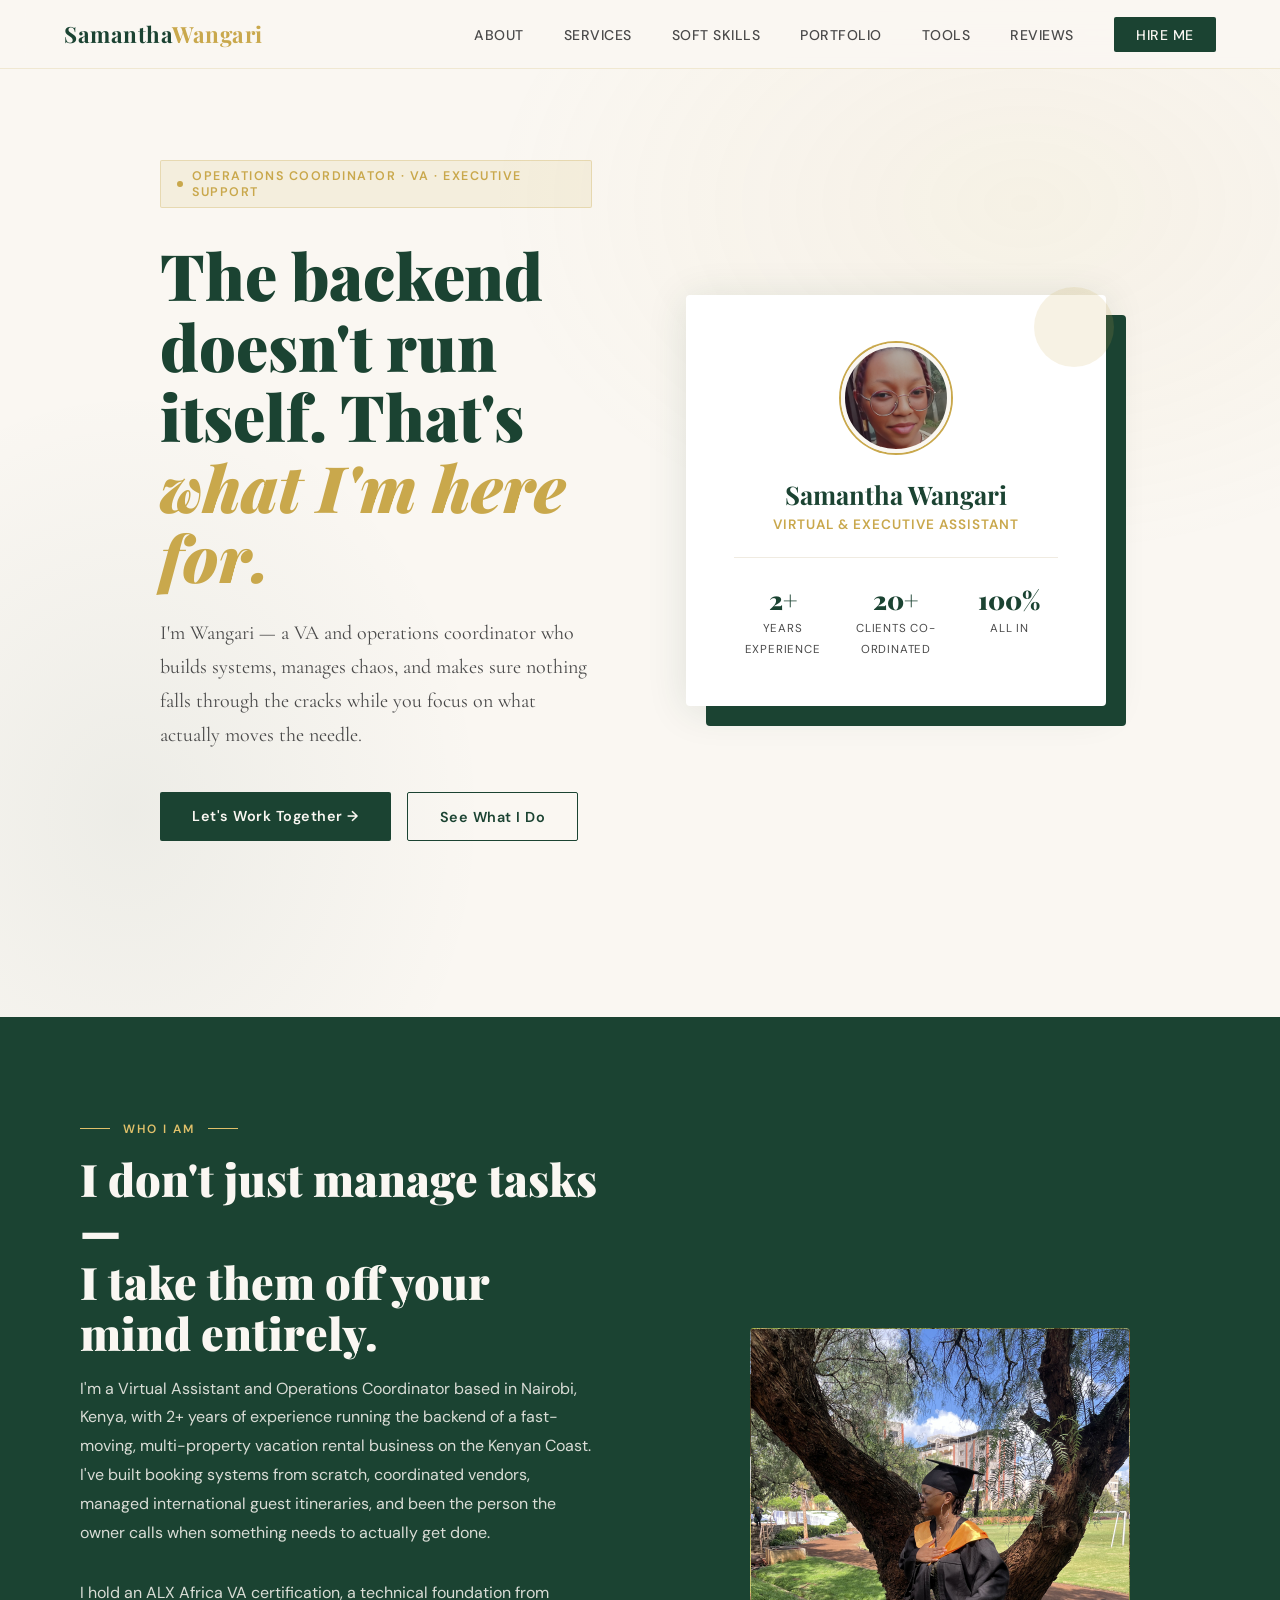
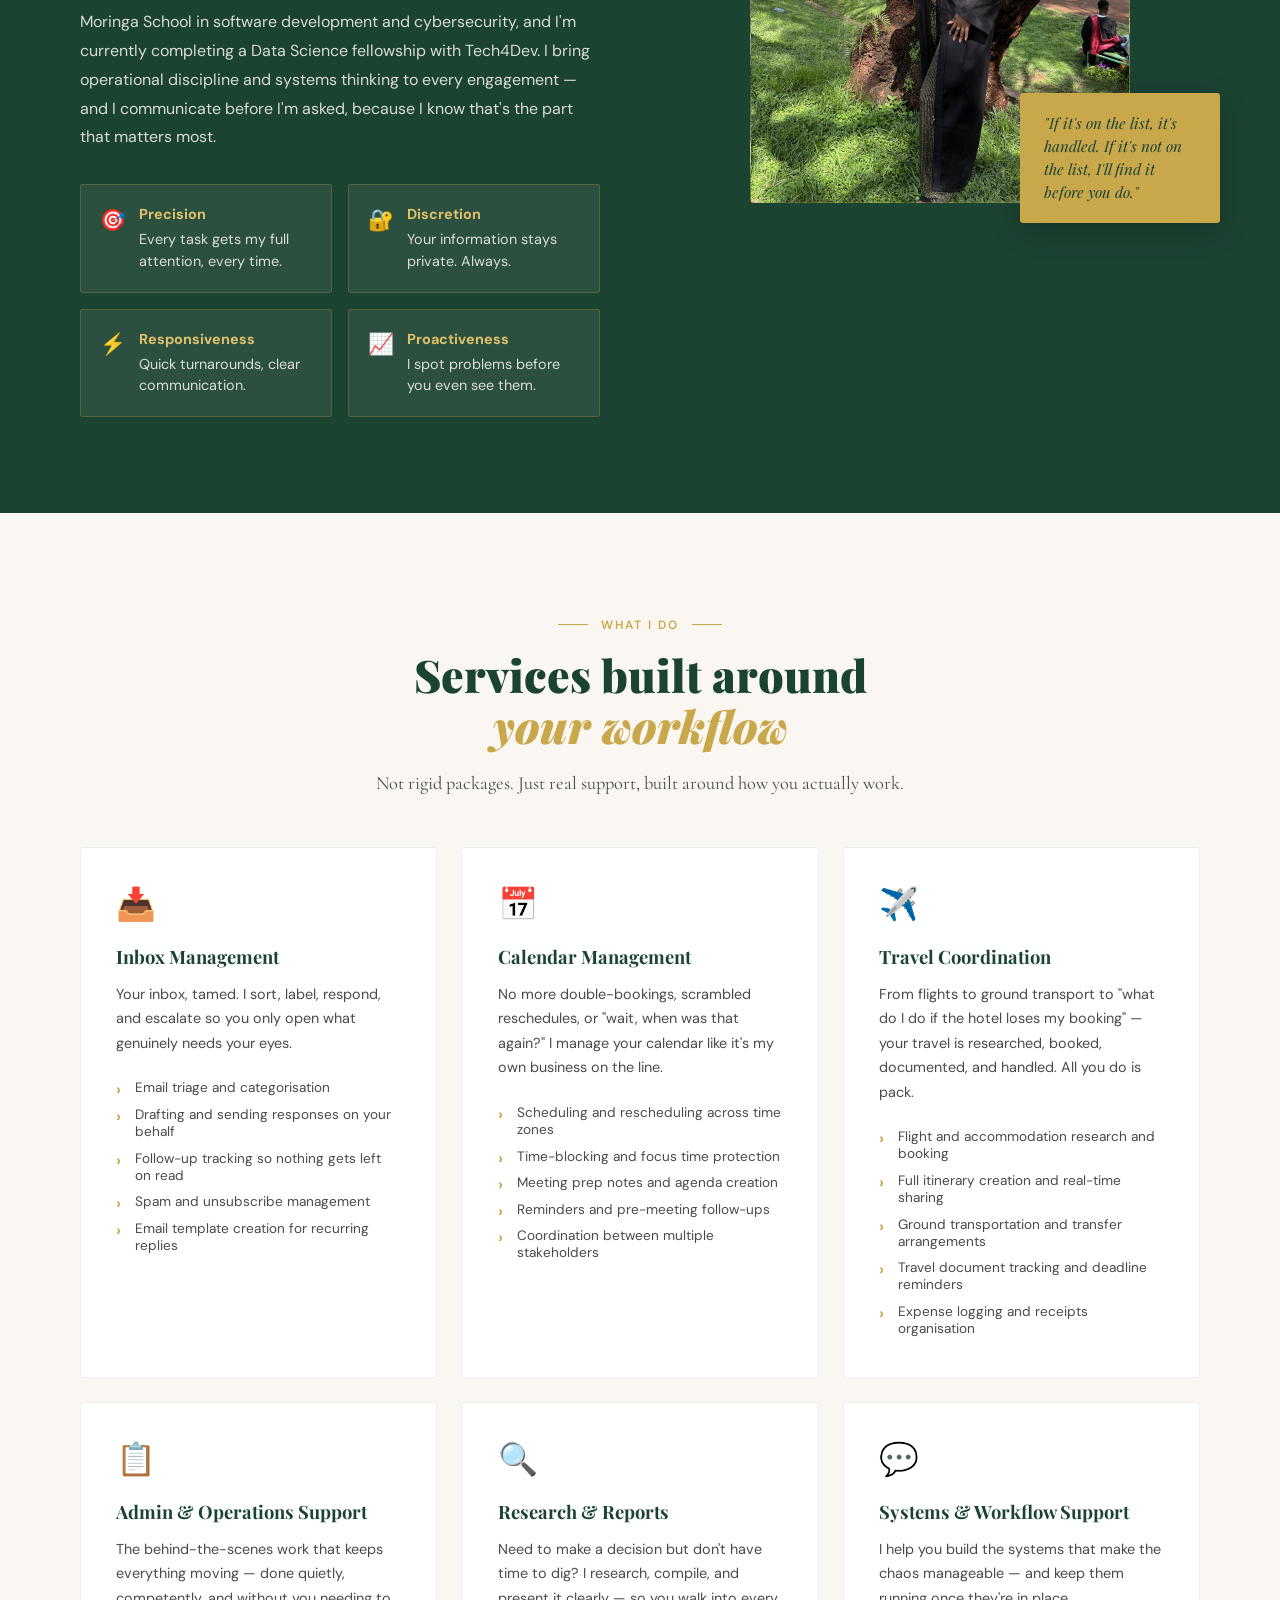
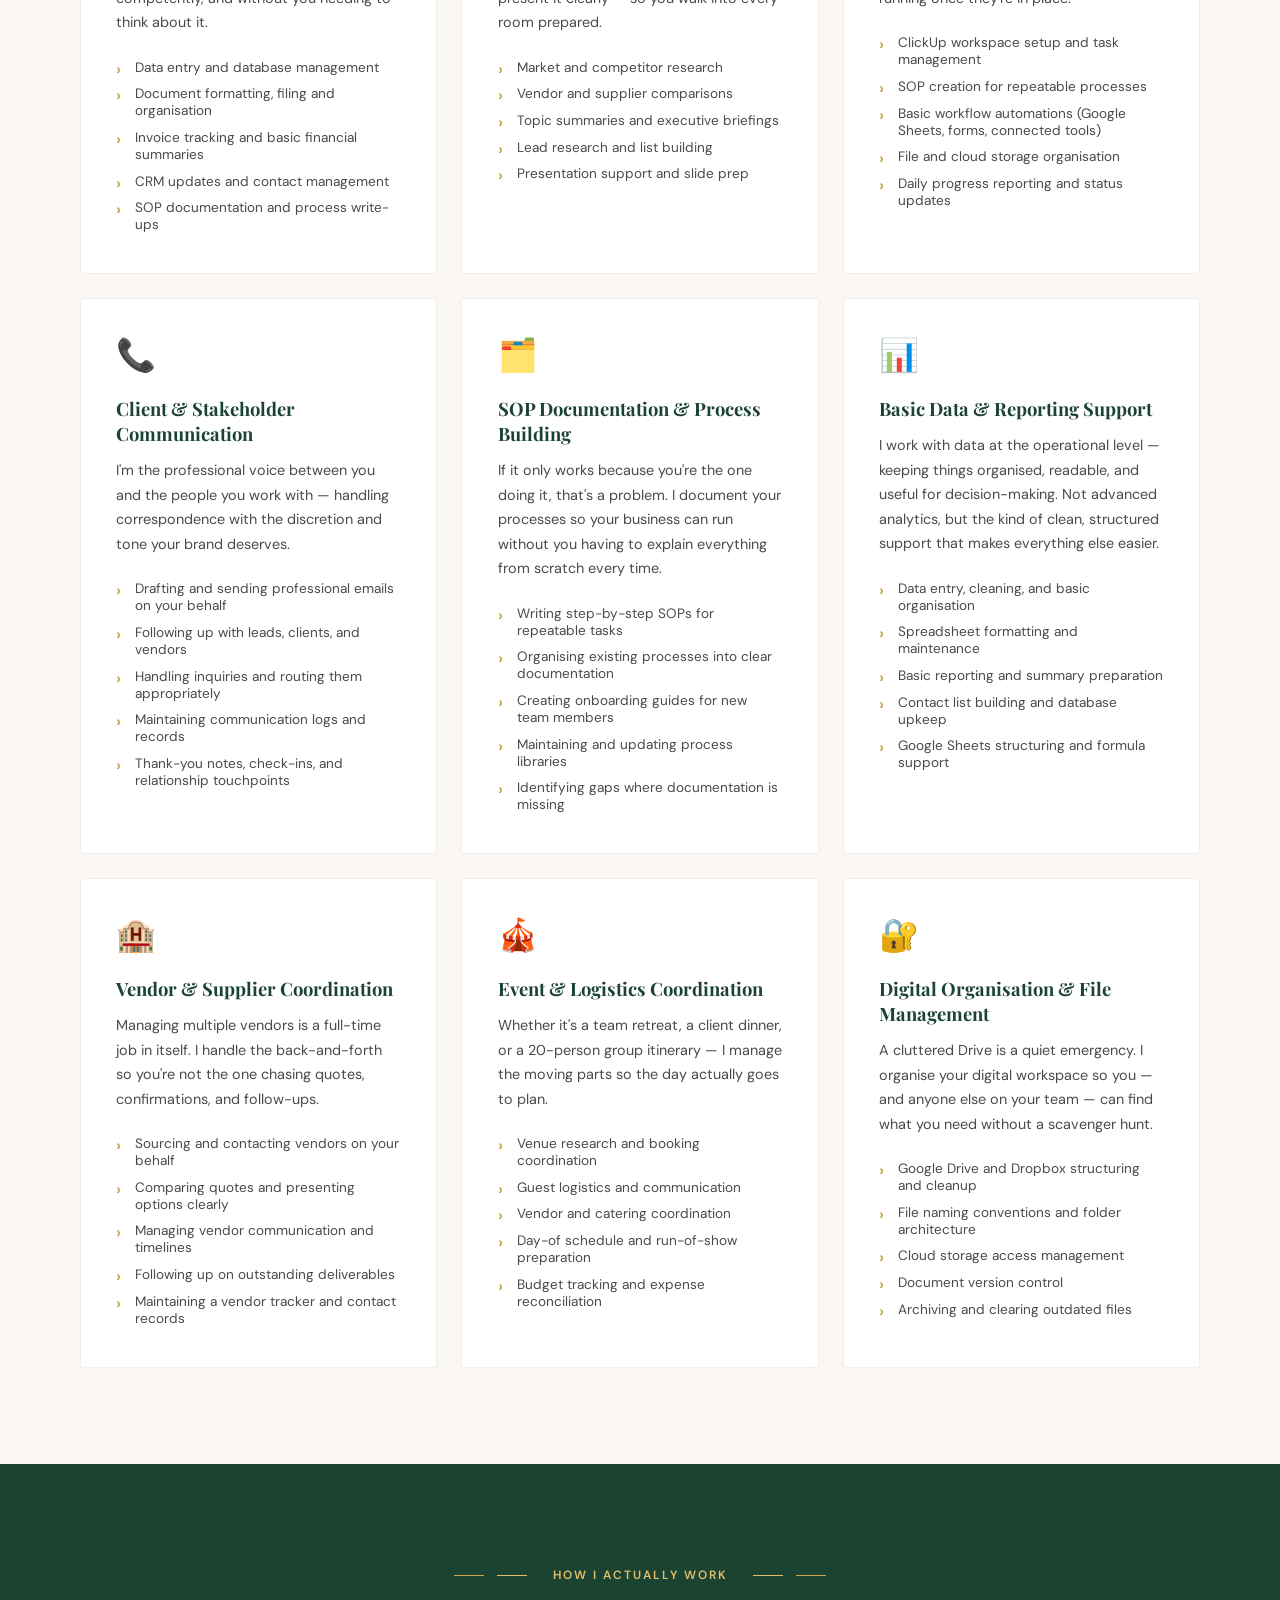
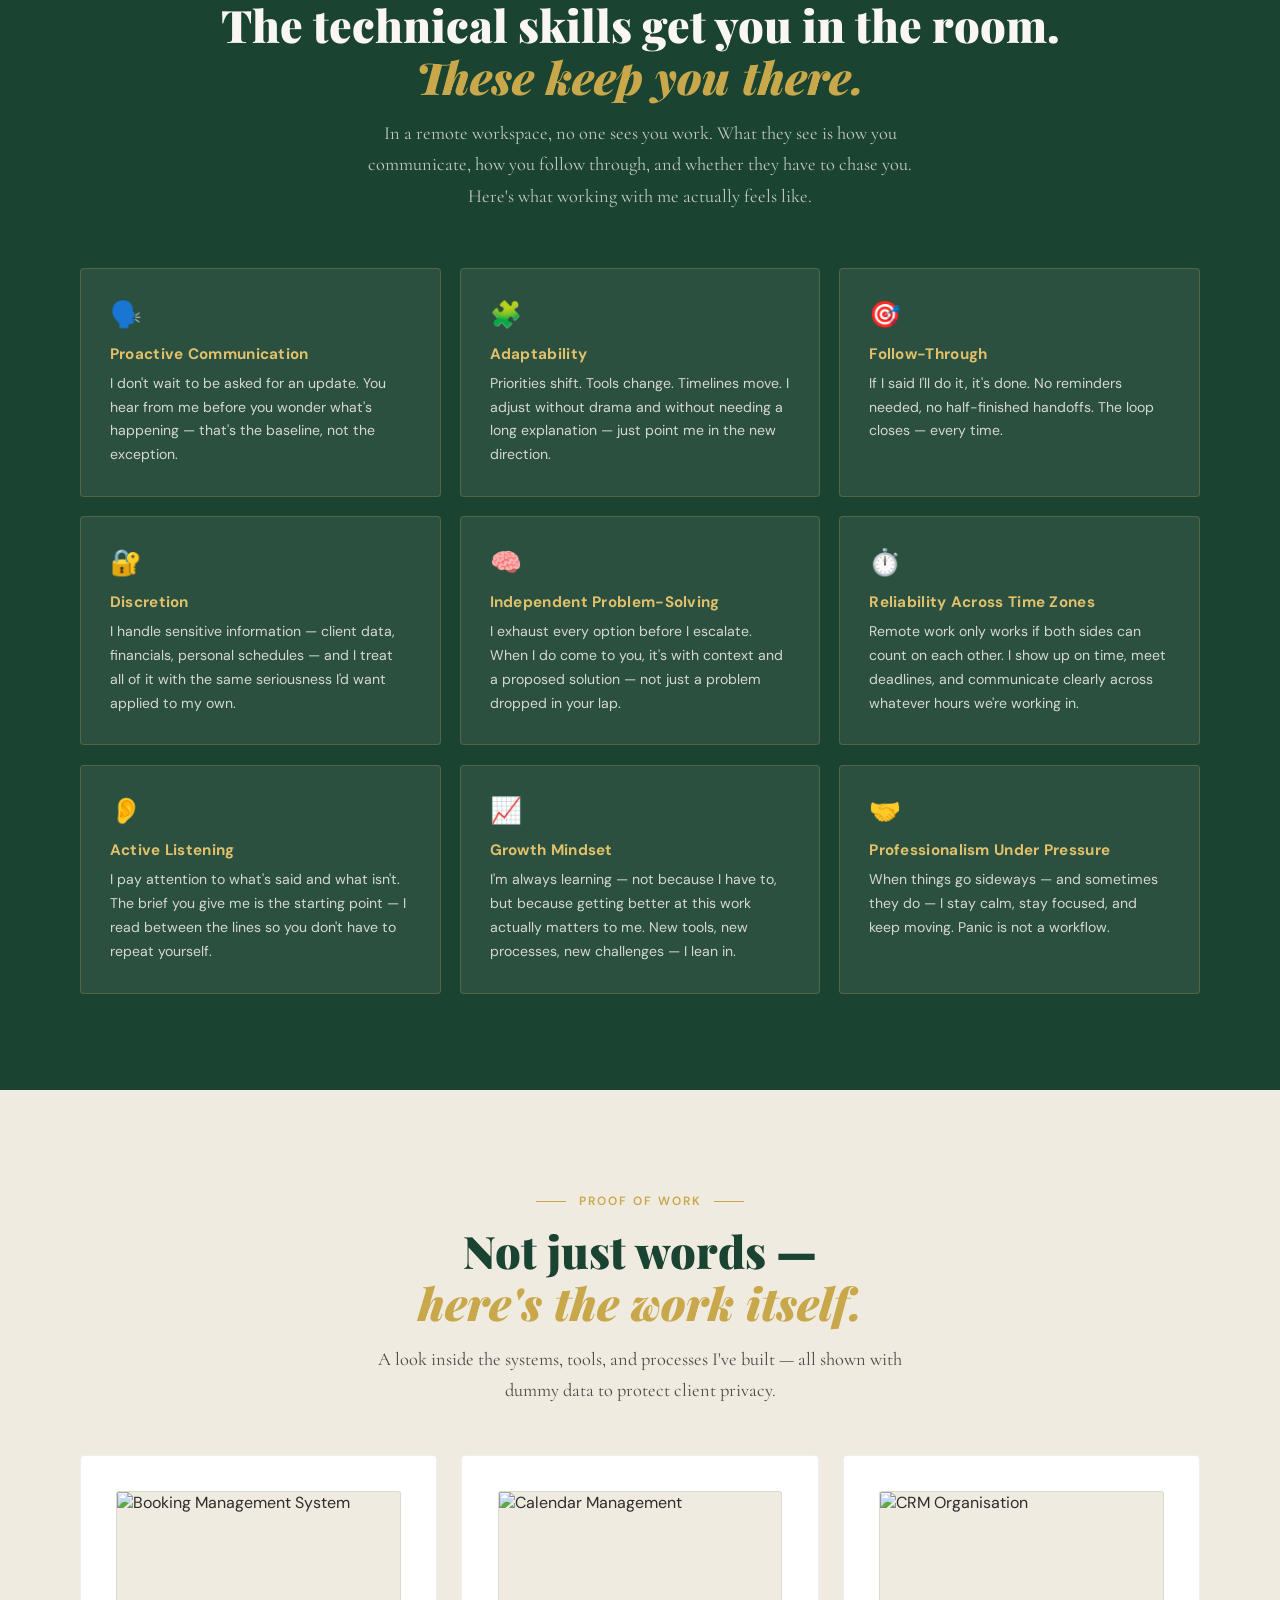
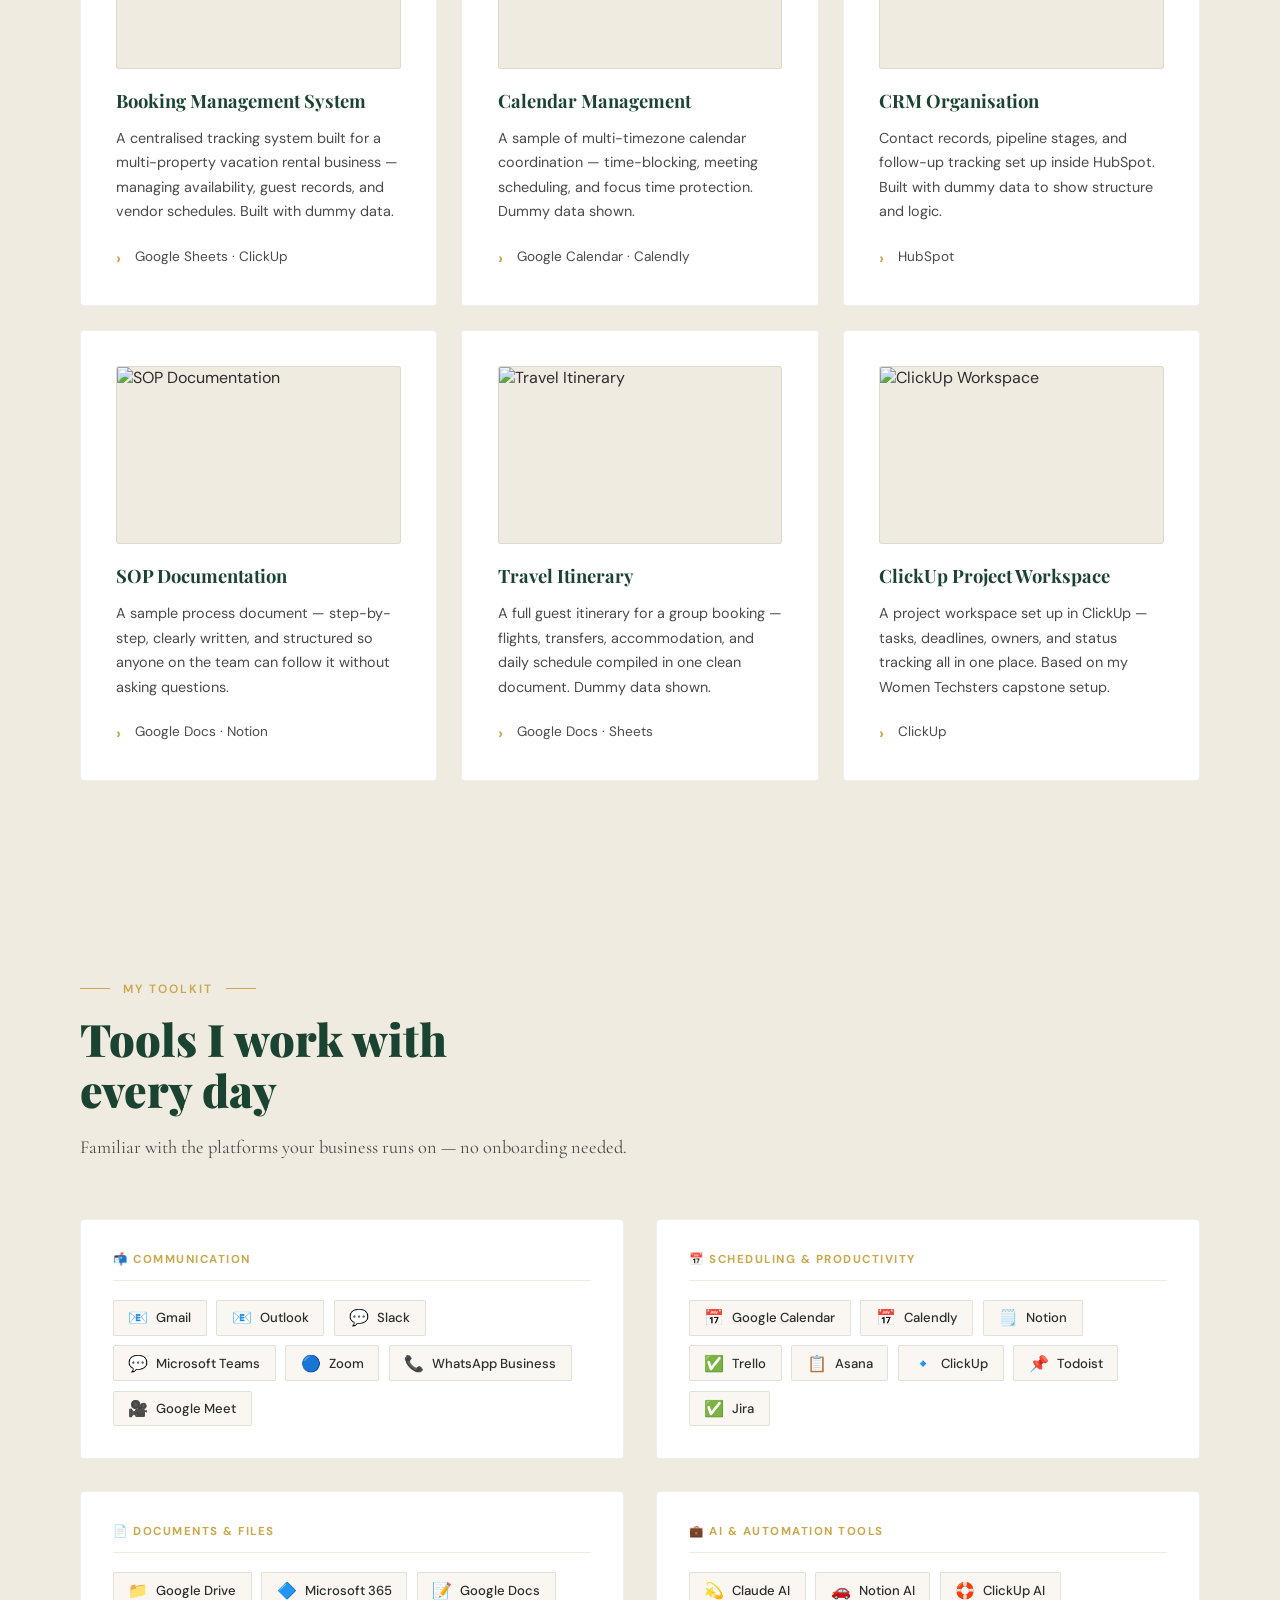
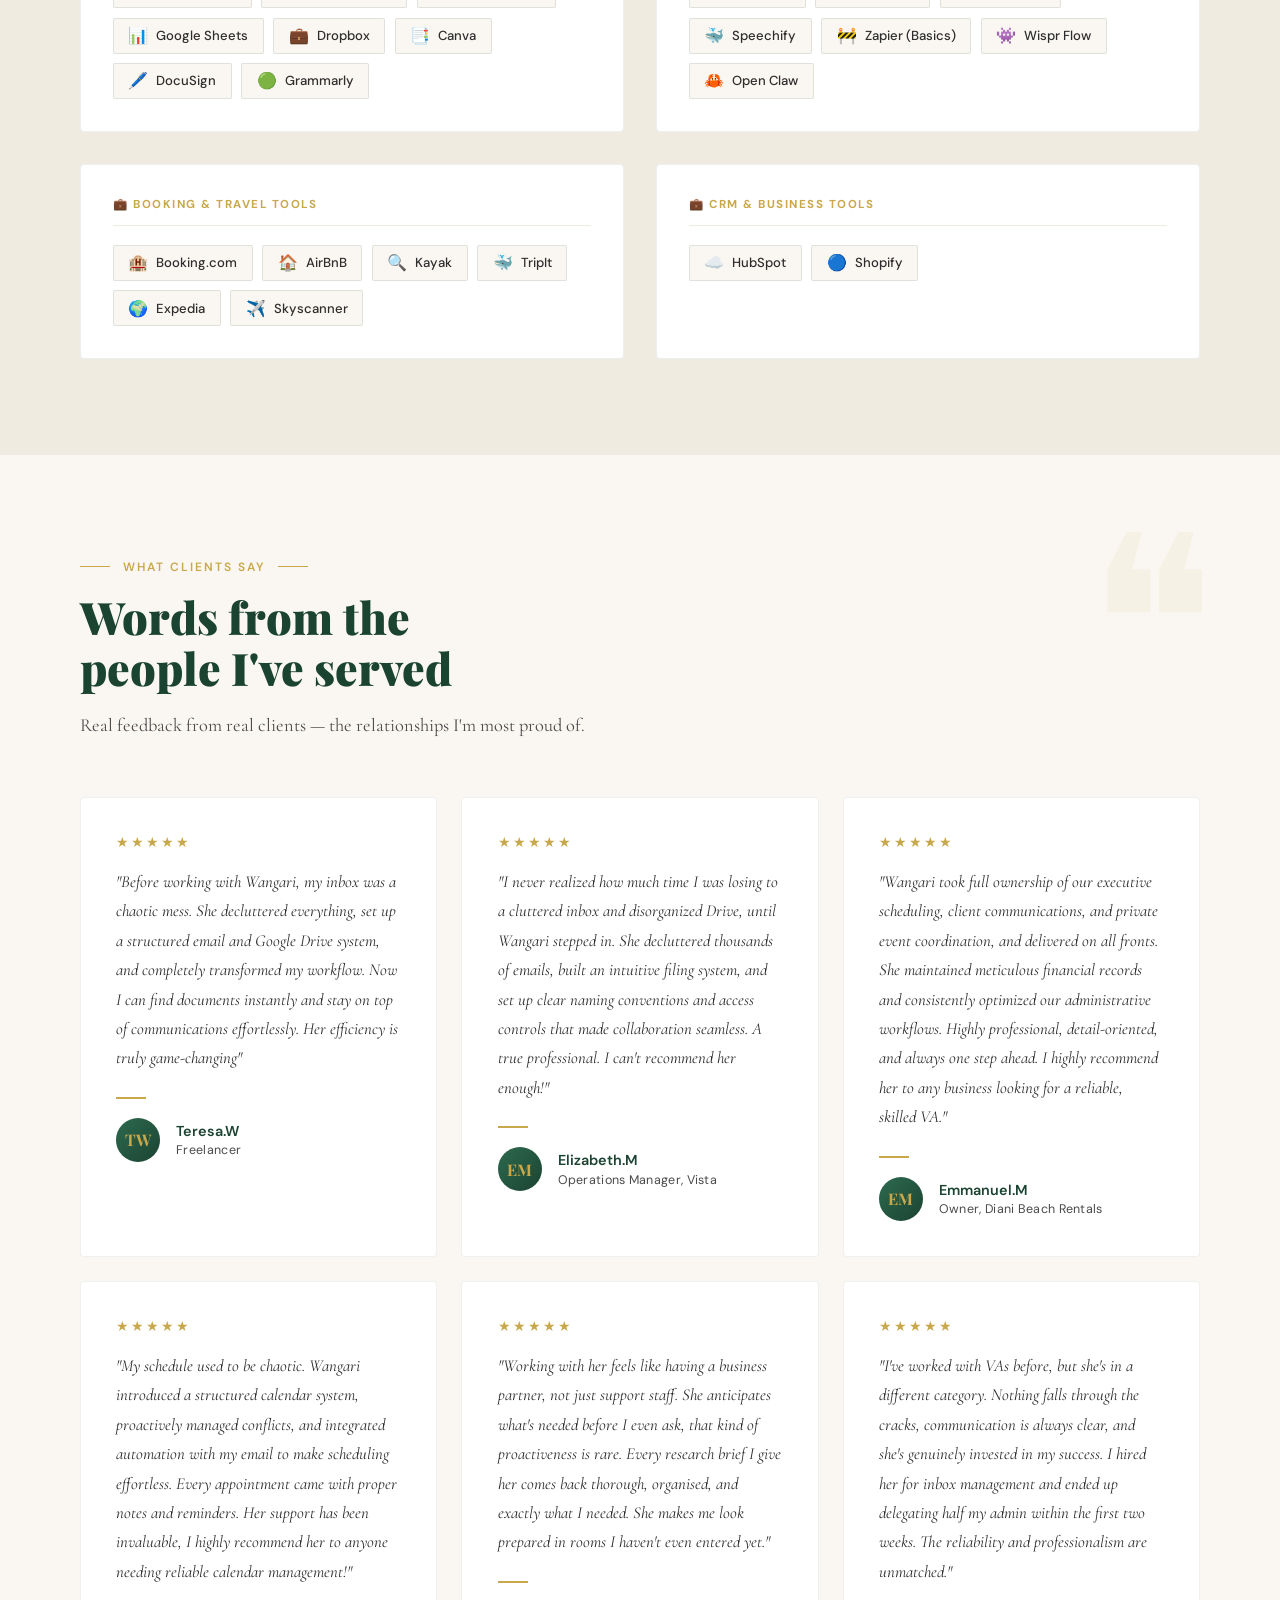
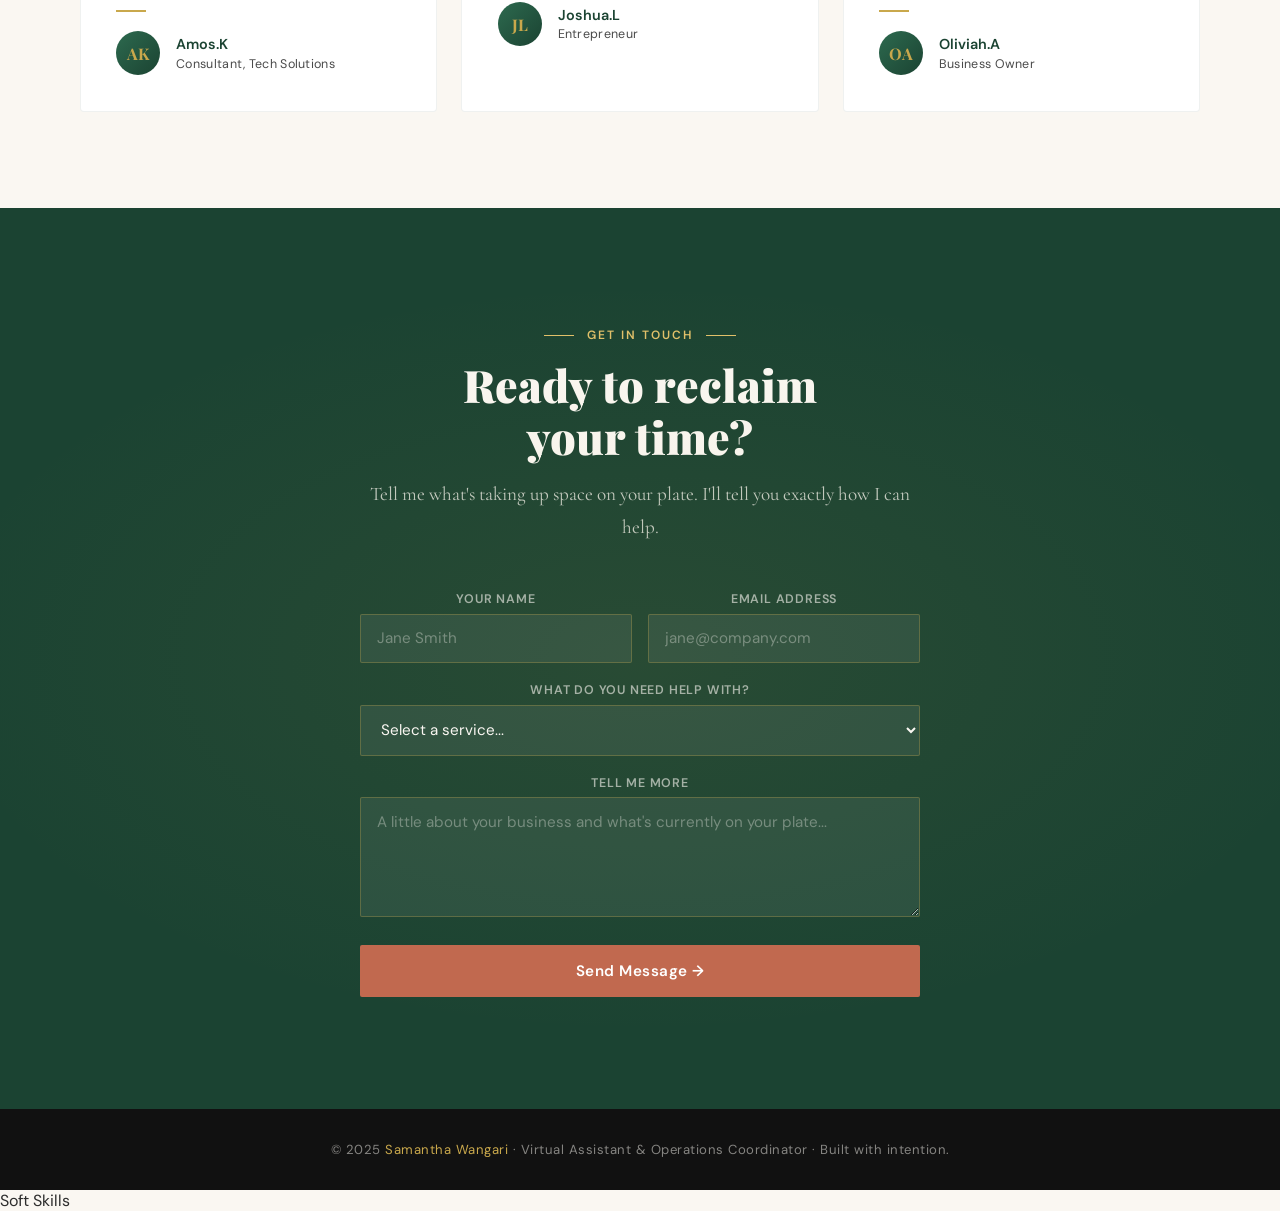
==== commit fa0412f6: "testimonials & tools finalized" ====
--- a/Portfolio-VA/portfolio.html
+++ b/Portfolio-VA/portfolio.html
@@ -1111,6 +1111,35 @@
   </div>
 </section>
 
+<!-- ─── LOOM VIDEO EMBED ──────────────────────────────── -->
+ <!--
+<div class="reveal" style="margin-top:4rem; text-align:center;">
+  <div class="section-label" style="justify-content:center; margin-bottom:1rem;">System Walkthrough</div>
+  <h3 style="font-family:'Playfair Display',serif; font-size:1.6rem; color:var(--green); margin-bottom:0.8rem; font-weight:700;">
+    Watch the booking system in action
+  </h3>
+  <p style="font-family:'Cormorant Garamond',serif; font-size:1.1rem; color:var(--charcoal-soft); max-width:540px; margin:0 auto 2rem; line-height:1.7;">
+    A full walkthrough of the centralised booking and operations system I built — shown here with dummy data to protect client privacy.
+  </p>
+  <div style="position:relative; padding-bottom:56.25%; height:0; overflow:hidden; max-width:800px; margin:0 auto; border-radius:4px; box-shadow: 0 20px 60px rgba(27,67,50,0.15); border: 1px solid rgba(201,168,76,0.2);">
+    -->
+
+    <!-- REPLACE the src URL below with your actual Loom embed link -->
+    <!-- To get it: open your Loom video → click Share → click Embed → copy the src URL -->
+
+    <!--
+    <iframe
+      src="https://www.loom.com/embed/YOUR-LOOM-VIDEO-ID-HERE"
+      frameborder="0"
+      webkitallowfullscreen
+      mozallowfullscreen
+      allowfullscreen
+      style="position:absolute; top:0; left:0; width:100%; height:100%;">
+    </iframe>
+  </div>
+</div>
+-->
+
 <!-- ─── TOOLS ─────────────────────────────────────────── -->
 <section id="tools">
   <div class="section-label">My Toolkit</div>
@@ -1156,6 +1185,7 @@
         <div class="tool-chip"><span>💼</span> Dropbox</div>
         <div class="tool-chip"><span>📑</span> Canva</div>
         <div class="tool-chip"><span>🖊️</span> DocuSign</div>
+        <div class="tool-chip"><span>🟢</span> Grammarly</div>
       </div>
     </div>
 
@@ -1173,6 +1203,18 @@
     </div>
 
     <div class="tool-category reveal reveal-delay-1">
+      <div class="tool-cat-label">💼 Booking &amp; Travel Tools</div>
+      <div class="tools-list">
+        <div class="tool-chip"><span>🏨</span> Booking.com</div>
+        <div class="tool-chip"><span>🏠</span> AirBnB</div>
+        <div class="tool-chip"><span>🔍</span> Kayak</div>
+        <div class="tool-chip"><span>🐳</span> TripIt</div>
+        <div class="tool-chip"><span>🌍</span> Expedia</div>
+        <div class="tool-chip"><span>✈️</span> Skyscanner</div>
+      </div>
+    </div>
+
+    <div class="tool-category reveal reveal-delay-1">
       <div class="tool-cat-label">💼 CRM &amp; Business Tools</div>
       <div class="tools-list">
         <div class="tool-chip"><span>☁️</span> HubSpot</div>
@@ -1194,15 +1236,18 @@
     <div class="testi-card reveal">
       <div class="testi-stars">★★★★★</div>
       <p class="testi-quote">
-        "She took complete ownership of my inbox from day one. I haven't missed an important email 
-        in months. It sounds small until you realise how much mental space it frees up."
+        "Before working with Wangari, my inbox was a chaotic mess. 
+        She decluttered everything, set up a structured email and Google Drive system, 
+        and completely transformed my workflow. 
+        Now I can find documents instantly and stay on top of communications effortlessly. 
+        Her efficiency is truly game-changing"
       </p>
       <div class="testi-divider"></div>
       <div class="testi-person">
-        <div class="testi-avatar">JM</div>
+        <div class="testi-avatar">TW</div>
         <div>
-          <div class="testi-name">Client Name Here</div>
-          <div class="testi-role">Founder, Company Name</div>
+          <div class="testi-name">Teresa.W</div>
+          <div class="testi-role">Freelancer</div>
         </div>
       </div>
     </div>
@@ -1210,15 +1255,19 @@
     <div class="testi-card reveal reveal-delay-1">
       <div class="testi-stars">★★★★★</div>
       <p class="testi-quote">
-        "Working with her feels like having a business partner, not just support staff. She 
-        anticipates what's needed before I even ask — that kind of proactiveness is rare."
+        "I never realized how much time I was losing to a cluttered inbox and disorganized Drive, 
+        until Wangari stepped in. 
+        She decluttered thousands of emails, built an intuitive filing system, 
+        and set up clear naming conventions and access controls that made collaboration seamless. 
+        A true professional. 
+        I can't recommend her enough!"
       </p>
       <div class="testi-divider"></div>
       <div class="testi-person">
-        <div class="testi-avatar">SA</div>
+        <div class="testi-avatar">EM</div>
         <div>
-          <div class="testi-name">Client Name Here</div>
-          <div class="testi-role">Executive Director, Organisation</div>
+          <div class="testi-name">Elizabeth.M</div>
+          <div class="testi-role">Operations Manager, Vista</div>
         </div>
       </div>
     </div>
@@ -1226,15 +1275,18 @@
     <div class="testi-card reveal reveal-delay-2">
       <div class="testi-stars">★★★★★</div>
       <p class="testi-quote">
-        "My calendar used to be chaos. Now it's an asset. She protects my time the way I always 
-        intended to but never actually managed to do myself."
+        "Wangari took full ownership of our executive scheduling, client communications, 
+        and private event coordination, and delivered on all fronts. 
+        She maintained meticulous financial records and consistently optimized our administrative workflows. 
+        Highly professional, detail-oriented, and always one step ahead. 
+        I highly recommend her to any business looking for a reliable, skilled VA."
       </p>
       <div class="testi-divider"></div>
       <div class="testi-person">
-        <div class="testi-avatar">BK</div>
+        <div class="testi-avatar">EM</div>
         <div>
-          <div class="testi-name">Client Name Here</div>
-          <div class="testi-role">CEO, Business Name</div>
+          <div class="testi-name">Emmanuel.M</div>
+          <div class="testi-role">Owner, Diani Beach Rentals</div>
         </div>
       </div>
     </div>
@@ -1242,15 +1294,18 @@
     <div class="testi-card reveal">
       <div class="testi-stars">★★★★★</div>
       <p class="testi-quote">
-        "I hired her for inbox management and ended up delegating half my admin within the first 
-        two weeks. The reliability and professionalism are unmatched."
+        "My schedule used to be chaotic. 
+        Wangari introduced a structured calendar system, proactively managed conflicts, 
+        and integrated automation with my email to make scheduling effortless. 
+        Every appointment came with proper notes and reminders. 
+        Her support has been invaluable, I highly recommend her to anyone needing reliable calendar management!"
       </p>
       <div class="testi-divider"></div>
       <div class="testi-person">
-        <div class="testi-avatar">TR</div>
+        <div class="testi-avatar">AK</div>
         <div>
-          <div class="testi-name">Client Name Here</div>
-          <div class="testi-role">Consultant, Industry</div>
+          <div class="testi-name">Amos.K</div>
+          <div class="testi-role">Consultant, Tech Solutions</div>
         </div>
       </div>
     </div>
@@ -1258,14 +1313,16 @@
     <div class="testi-card reveal reveal-delay-1">
       <div class="testi-stars">★★★★★</div>
       <p class="testi-quote">
-        "Every research brief I give her comes back thorough, organised, and exactly what I 
+        "Working with her feels like having a business partner, not just support staff. 
+        She anticipates what's needed before I even ask, that kind of proactiveness is rare.
+        Every research brief I give her comes back thorough, organised, and exactly what I 
         needed. She makes me look prepared in rooms I haven't even entered yet."
       </p>
       <div class="testi-divider"></div>
       <div class="testi-person">
-        <div class="testi-avatar">LP</div>
+        <div class="testi-avatar">JL</div>
         <div>
-          <div class="testi-name">Client Name Here</div>
+          <div class="testi-name">Joshua.L</div>
           <div class="testi-role">Entrepreneur</div>
         </div>
       </div>
@@ -1275,13 +1332,15 @@
       <div class="testi-stars">★★★★★</div>
       <p class="testi-quote">
         "I've worked with VAs before, but she's in a different category. Nothing falls through the 
-        cracks, communication is always clear, and she's genuinely invested in my success."
+        cracks, communication is always clear, and she's genuinely invested in my success.
+        I hired her for inbox management and ended up delegating half my admin within the first 
+        two weeks. The reliability and professionalism are unmatched."
       </p>
       <div class="testi-divider"></div>
       <div class="testi-person">
         <div class="testi-avatar">OA</div>
         <div>
-          <div class="testi-name">Client Name Here</div>
+          <div class="testi-name">Oliviah.A</div>
           <div class="testi-role">Business Owner</div>
         </div>
       </div>
